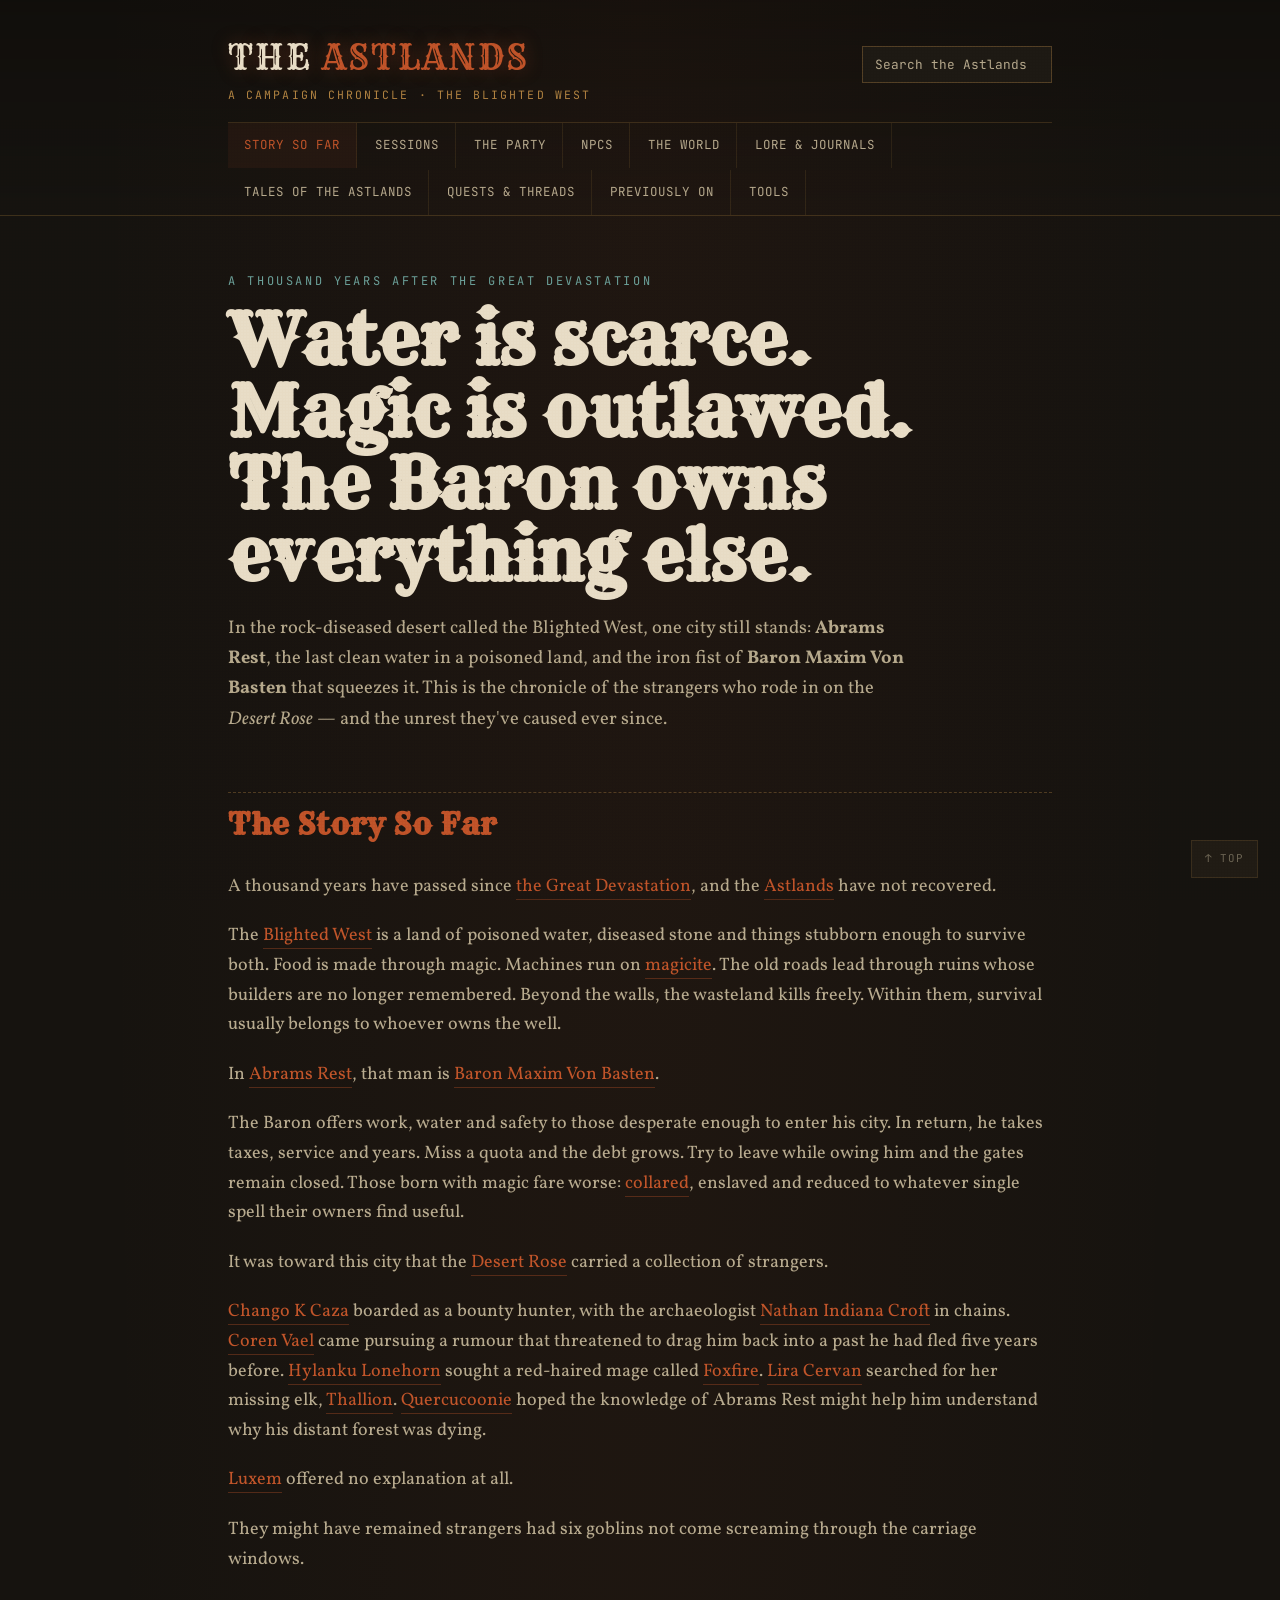
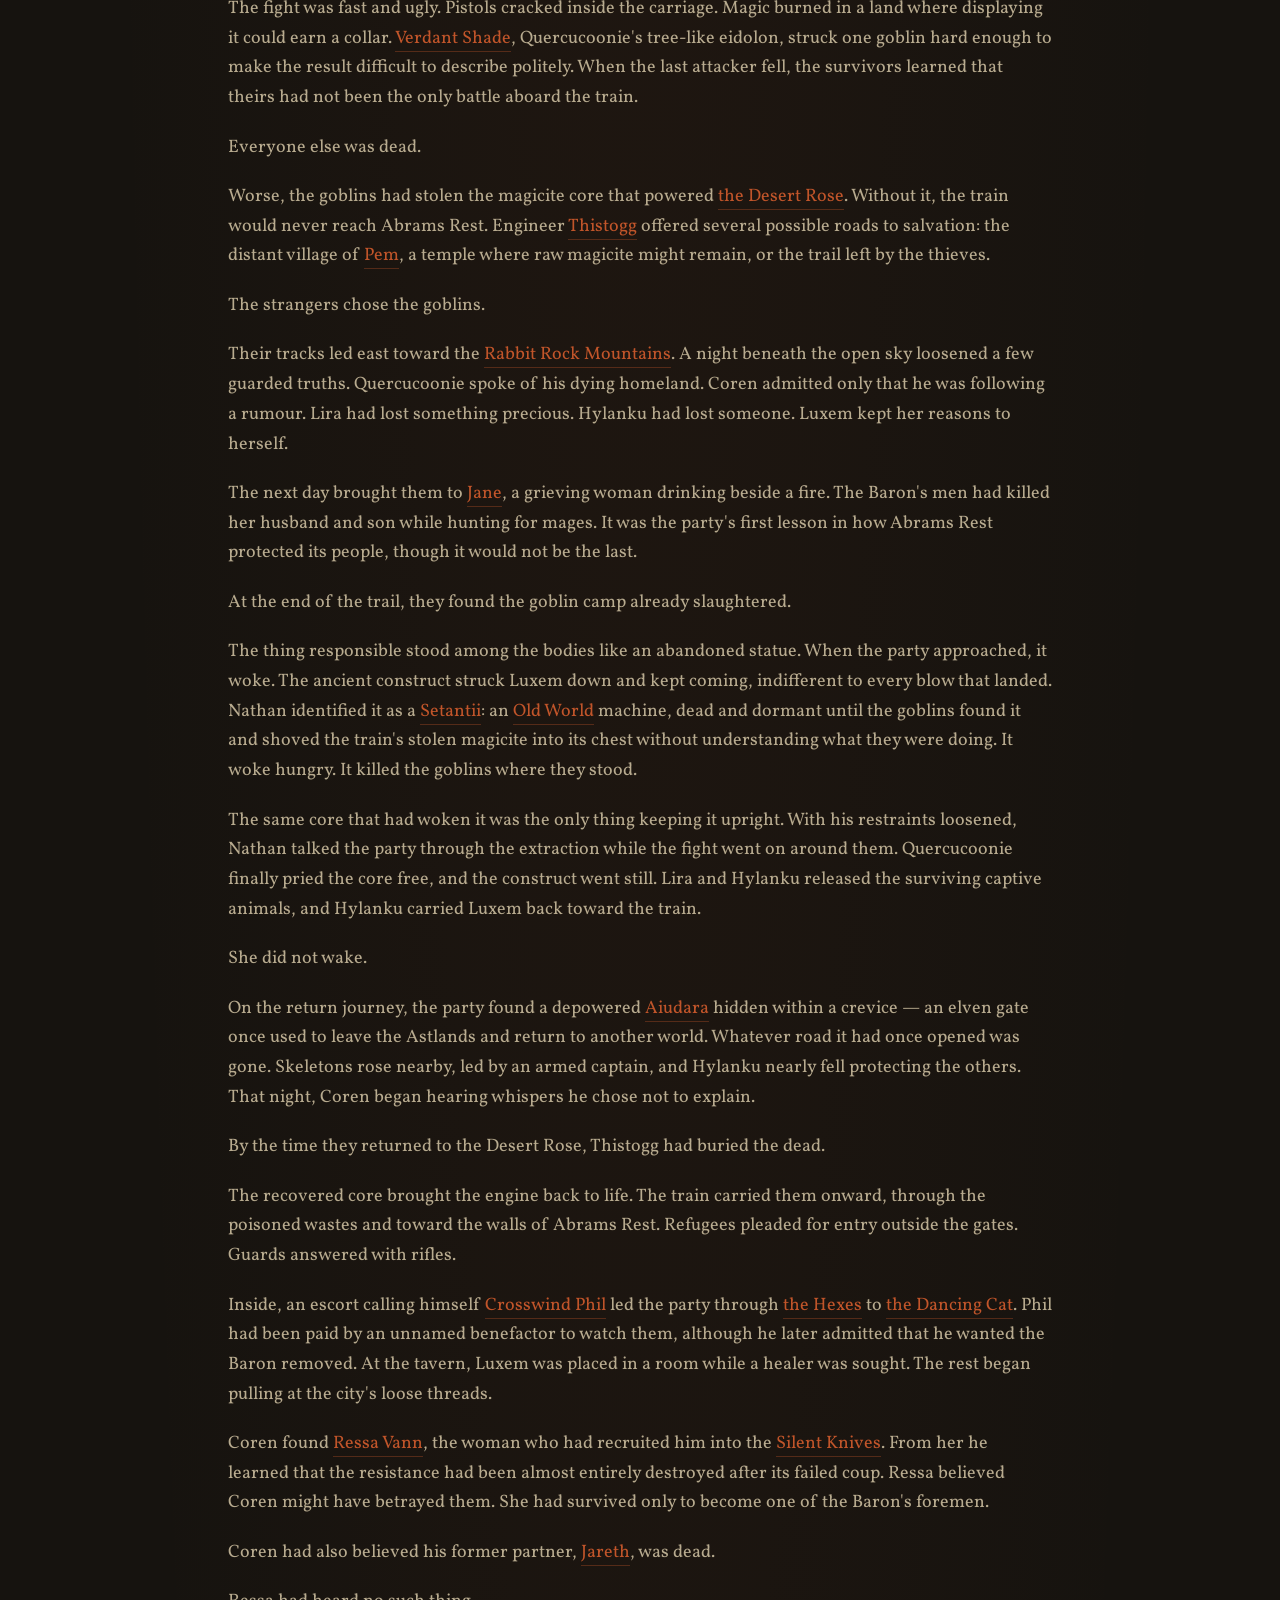
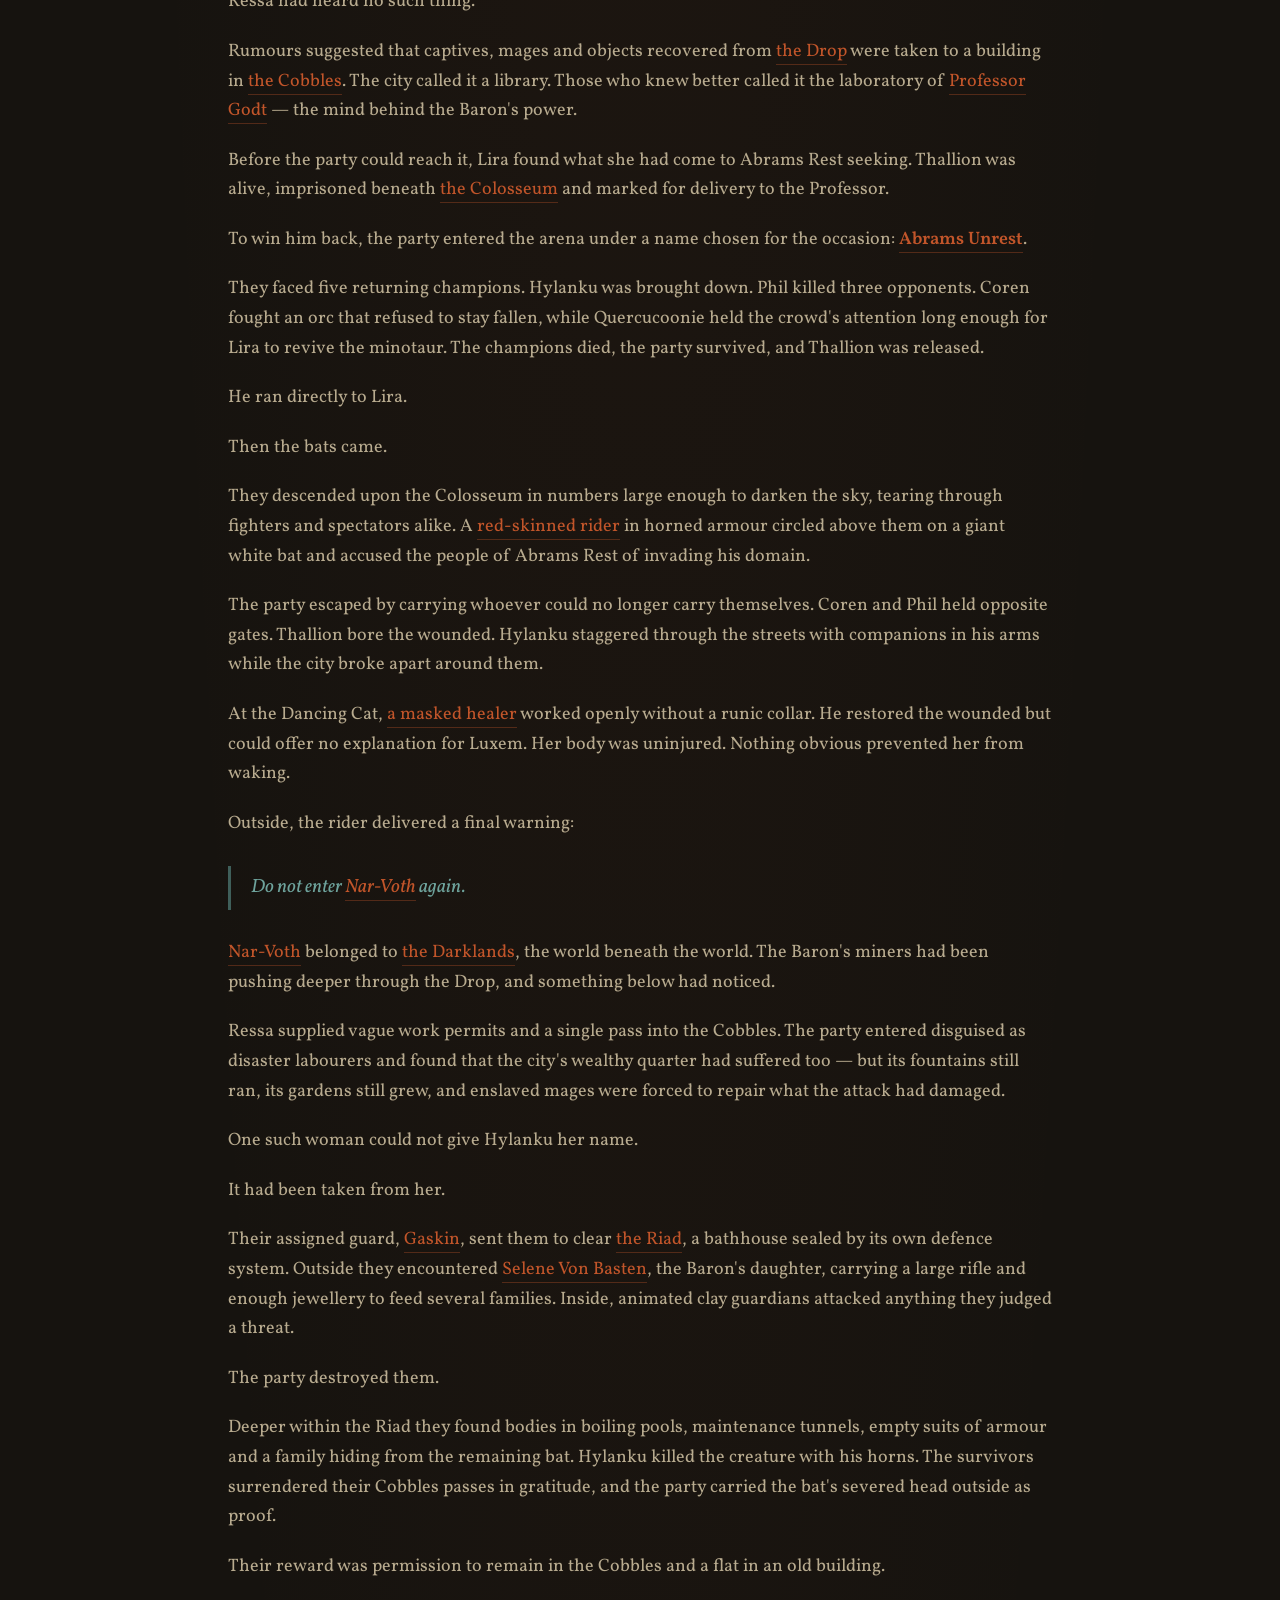
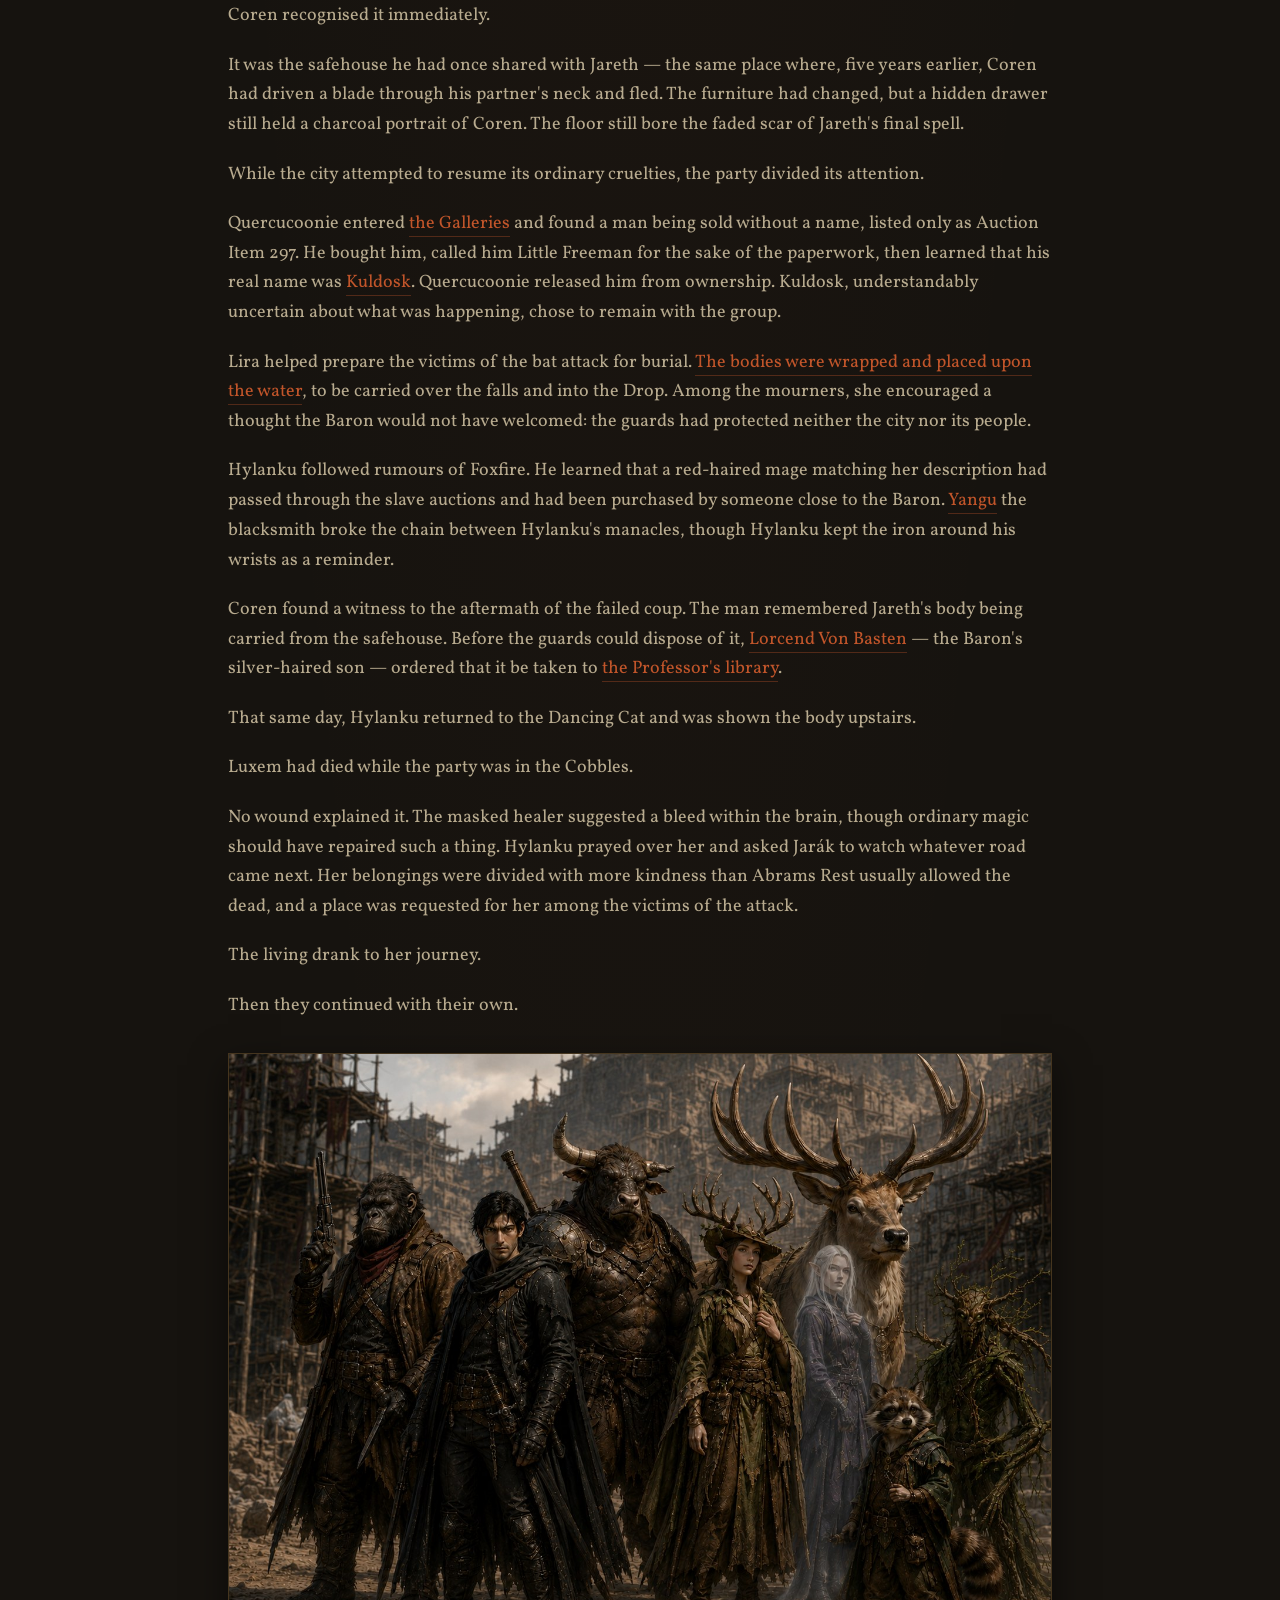
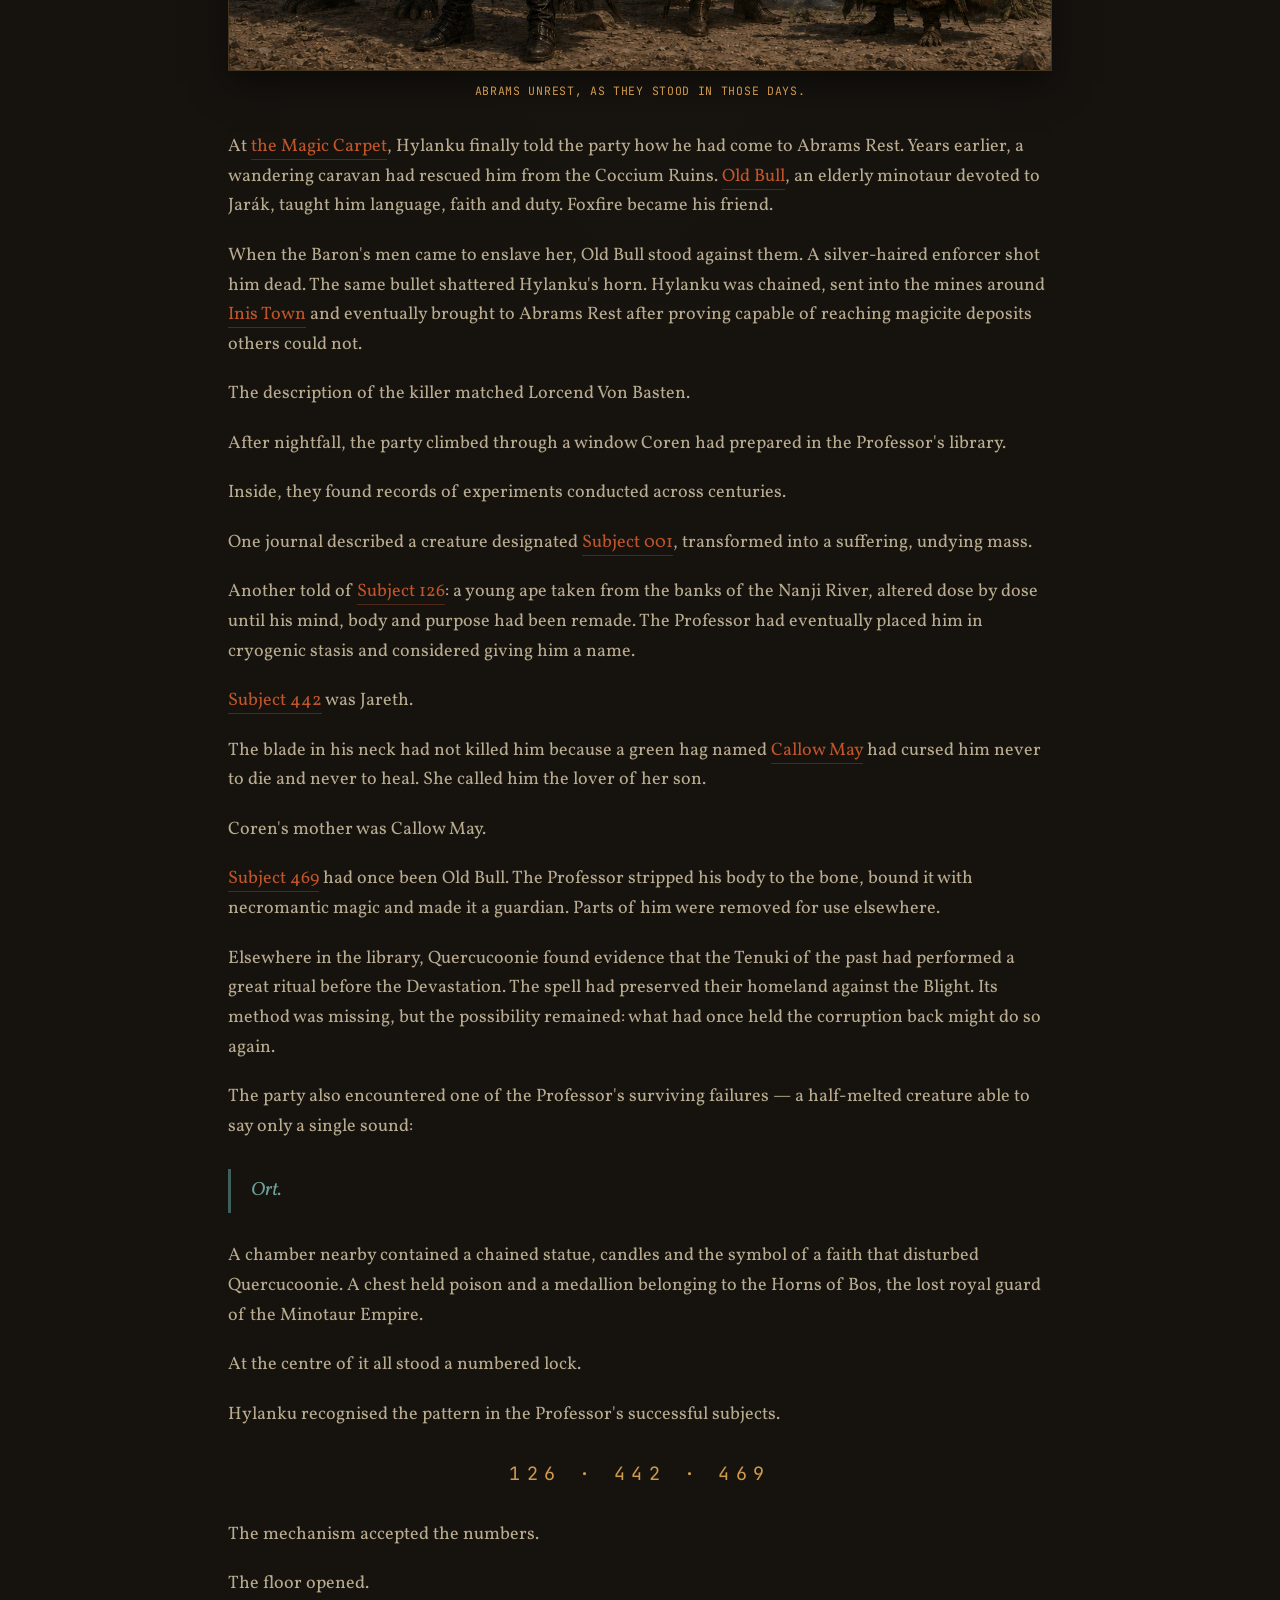
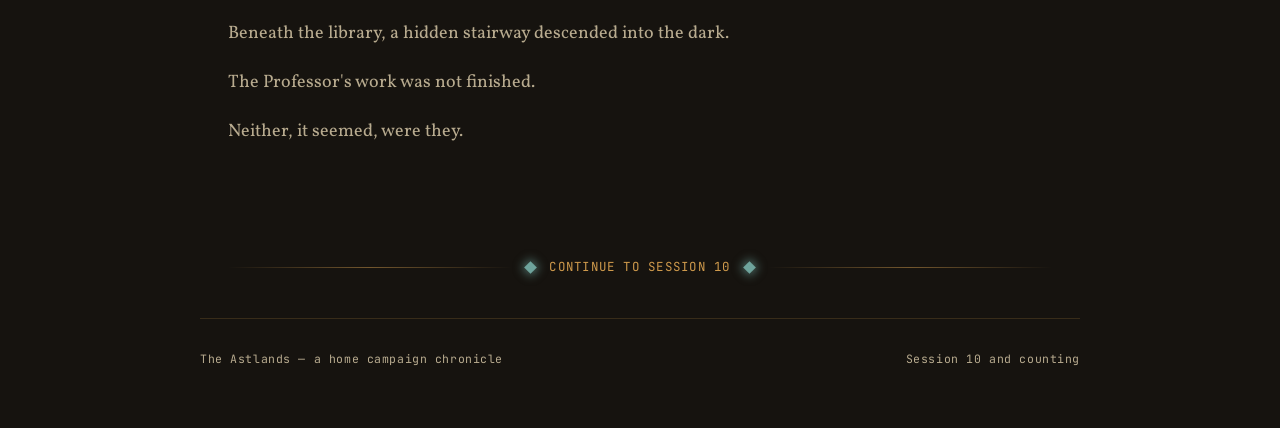
==== index.html @ d457dc8f "Add files via upload" ====
<!doctype html>
<html lang="en">
<head>
<meta charset="utf-8">
<meta name="viewport" content="width=device-width, initial-scale=1">
<title>Story So Far · The Astlands</title>
<meta name="description" content="Chronicle of The Astlands campaign — Abrams Rest, the Baron's iron rule, and the party of Abrams Unrest.">
<link rel="stylesheet" href="style.css?v=6">
<link rel="icon" type="image/svg+xml" href="favicon.svg">
<link rel="icon" type="image/png" sizes="32x32" href="favicon-32.png">
<link rel="apple-touch-icon" href="apple-touch-icon.png">
</head>
<body id="page-top">

<header class="site-header">
  <div class="wrap">
    <div class="brand-row">
      <div>
        <div class="brand">THE <span>ASTLANDS</span></div>
        <div class="brand-tag">A Campaign Chronicle · The Blighted West</div>
      </div>
      <div class="search-widget print-hide">
        <input type="search" id="site-search" placeholder="Search the Astlands..." autocomplete="off" aria-label="Search the site">
        <div class="search-results" id="search-results"></div>
      </div>
    </div>
    <nav class="main-nav">
      <a href="index.html" class="active">Story So Far</a>
      <a href="sessions.html">Sessions</a>
      <a href="party.html">The Party</a>
      <a href="npcs.html">NPCs</a>
      <a href="world.html">The World</a>
      <a href="lore.html">Lore &amp; Journals</a>
      <a href="tales.html">Tales of the Astlands</a>
      <a href="quests.html">Quests &amp; Threads</a>
      <a href="recap.html">Previously On</a>
      <a href="tools.html">Tools</a>
    </nav>
  </div>
</header>

<main class="wrap">

  <section class="hero">
    <div class="eyebrow">A Thousand Years After the Great Devastation</div>
    <h1>Water is scarce.<br>Magic is outlawed.<br>The Baron owns everything else.</h1>
    <p class="lede">In the rock-diseased desert called the Blighted West, one city still stands: <strong>Abrams Rest</strong>, the last clean water in a poisoned land, and the iron fist of <strong>Baron Maxim Von Basten</strong> that squeezes it. This is the chronicle of the strangers who rode in on the <em>Desert Rose</em> — and the unrest they've caused ever since.</p>
  </section>

  <section class="block prose">
    <h2 class="section-title">The Story So Far</h2>

    <p>A thousand years have passed since <a href="lore.html#lore-devastation">the Great Devastation</a>, and the <a href="world.html#loc-astlands">Astlands</a> have not recovered.</p>

    <p>The <a href="world.html#loc-blighted-west">Blighted West</a> is a land of poisoned water, diseased stone and things stubborn enough to survive both. Food is made through magic. Machines run on <a href="world.html#item-magicite">magicite</a>. The old roads lead through ruins whose builders are no longer remembered. Beyond the walls, the wasteland kills freely. Within them, survival usually belongs to whoever owns the well.</p>

    <p>In <a href="world.html#loc-abrams-rest">Abrams Rest</a>, that man is <a href="npcs.html#npc-baron">Baron Maxim Von Basten</a>.</p>

    <p>The Baron offers work, water and safety to those desperate enough to enter his city. In return, he takes taxes, service and years. Miss a quota and the debt grows. Try to leave while owing him and the gates remain closed. Those born with magic fare worse: <a href="lore.html#lore-collars">collared</a>, enslaved and reduced to whatever single spell their owners find useful.</p>

    <p>It was toward this city that the <a href="world.html#loc-desert-rose-loc">Desert Rose</a> carried a collection of strangers.</p>

    <p><a href="party.html#pc-chango">Chango K Caza</a> boarded as a bounty hunter, with the archaeologist <a href="npcs.html#npc-nathan">Nathan Indiana Croft</a> in chains. <a href="party.html#pc-coren">Coren Vael</a> came pursuing a rumour that threatened to drag him back into a past he had fled five years before. <a href="party.html#pc-hylanku">Hylanku Lonehorn</a> sought a red-haired mage called <a href="npcs.html#npc-foxfire">Foxfire</a>. <a href="party.html#pc-lira">Lira Cervan</a> searched for her missing elk, <a href="party.html#pc-thallion">Thallion</a>. <a href="party.html#pc-quercucoonie">Quercucoonie</a> hoped the knowledge of Abrams Rest might help him understand why his distant forest was dying.</p>

    <p><a href="party.html#pc-luxem">Luxem</a> offered no explanation at all.</p>

    <p>They might have remained strangers had six goblins not come screaming through the carriage windows.</p>

    <p>The fight was fast and ugly. Pistols cracked inside the carriage. Magic burned in a land where displaying it could earn a collar. <a href="party.html#pc-verdant-shade">Verdant Shade</a>, Quercucoonie's tree-like eidolon, struck one goblin hard enough to make the result difficult to describe politely. When the last attacker fell, the survivors learned that theirs had not been the only battle aboard the train.</p>

    <p>Everyone else was dead.</p>

    <p>Worse, the goblins had stolen the magicite core that powered <a href="world.html#loc-desert-rose-loc">the Desert Rose</a>. Without it, the train would never reach Abrams Rest. Engineer <a href="npcs.html#npc-thistogg">Thistogg</a> offered several possible roads to salvation: the distant village of <a href="world.html#loc-pem">Pem</a>, a temple where raw magicite might remain, or the trail left by the thieves.</p>

    <p>The strangers chose the goblins.</p>

    <p>Their tracks led east toward the <a href="world.html#loc-rabbit-rock">Rabbit Rock Mountains</a>. A night beneath the open sky loosened a few guarded truths. Quercucoonie spoke of his dying homeland. Coren admitted only that he was following a rumour. Lira had lost something precious. Hylanku had lost someone. Luxem kept her reasons to herself.</p>

    <p>The next day brought them to <a href="npcs.html#npc-jane">Jane</a>, a grieving woman drinking beside a fire. The Baron's men had killed her husband and son while hunting for mages. It was the party's first lesson in how Abrams Rest protected its people, though it would not be the last.</p>

    <p>At the end of the trail, they found the goblin camp already slaughtered.</p>

    <p>The thing responsible stood among the bodies like an abandoned statue. When the party approached, it woke. The ancient construct struck Luxem down and kept coming, indifferent to every blow that landed. Nathan identified it as a <a href="world.html#item-setantii">Setantii</a>: an <a href="lore.html#lore-old-world">Old World</a> machine, dead and dormant until the goblins found it and shoved the train's stolen magicite into its chest without understanding what they were doing. It woke hungry. It killed the goblins where they stood.</p>

    <p>The same core that had woken it was the only thing keeping it upright. With his restraints loosened, Nathan talked the party through the extraction while the fight went on around them. Quercucoonie finally pried the core free, and the construct went still. Lira and Hylanku released the surviving captive animals, and Hylanku carried Luxem back toward the train.</p>

    <p>She did not wake.</p>

    <p>On the return journey, the party found a depowered <a href="world.html#item-aiudara">Aiudara</a> hidden within a crevice — an elven gate once used to leave the Astlands and return to another world. Whatever road it had once opened was gone. Skeletons rose nearby, led by an armed captain, and Hylanku nearly fell protecting the others. That night, Coren began hearing whispers he chose not to explain.</p>

    <p>By the time they returned to the Desert Rose, Thistogg had buried the dead.</p>

    <p>The recovered core brought the engine back to life. The train carried them onward, through the poisoned wastes and toward the walls of Abrams Rest. Refugees pleaded for entry outside the gates. Guards answered with rifles.</p>

    <p>Inside, an escort calling himself <a href="party.html#pc-phil">Crosswind Phil</a> led the party through <a href="world.html#loc-hexes">the Hexes</a> to <a href="world.html#loc-dancing-cat">the Dancing Cat</a>. Phil had been paid by an unnamed benefactor to watch them, although he later admitted that he wanted the Baron removed. At the tavern, Luxem was placed in a room while a healer was sought. The rest began pulling at the city's loose threads.</p>

    <p>Coren found <a href="npcs.html#npc-ressa">Ressa Vann</a>, the woman who had recruited him into the <a href="world.html#faction-silent-knives">Silent Knives</a>. From her he learned that the resistance had been almost entirely destroyed after its failed coup. Ressa believed Coren might have betrayed them. She had survived only to become one of the Baron's foremen.</p>

    <p>Coren had also believed his former partner, <a href="npcs.html#npc-jareth">Jareth</a>, was dead.</p>

    <p>Ressa had heard no such thing.</p>

    <p>Rumours suggested that captives, mages and objects recovered from <a href="world.html#loc-drop">the Drop</a> were taken to a building in <a href="world.html#loc-cobbles">the Cobbles</a>. The city called it a library. Those who knew better called it the laboratory of <a href="npcs.html#npc-professor-godt">Professor Godt</a> — the mind behind the Baron's power.</p>

    <p>Before the party could reach it, Lira found what she had come to Abrams Rest seeking. Thallion was alive, imprisoned beneath <a href="world.html#loc-colosseum">the Colosseum</a> and marked for delivery to the Professor.</p>

    <p>To win him back, the party entered the arena under a name chosen for the occasion: <strong><a href="world.html#faction-abrams-unrest">Abrams Unrest</a></strong>.</p>

    <p>They faced five returning champions. Hylanku was brought down. Phil killed three opponents. Coren fought an orc that refused to stay fallen, while Quercucoonie held the crowd's attention long enough for Lira to revive the minotaur. The champions died, the party survived, and Thallion was released.</p>

    <p>He ran directly to Lira.</p>

    <p>Then the bats came.</p>

    <p>They descended upon the Colosseum in numbers large enough to darken the sky, tearing through fighters and spectators alike. A <a href="npcs.html#npc-red-rider">red-skinned rider</a> in horned armour circled above them on a giant white bat and accused the people of Abrams Rest of invading his domain.</p>

    <p>The party escaped by carrying whoever could no longer carry themselves. Coren and Phil held opposite gates. Thallion bore the wounded. Hylanku staggered through the streets with companions in his arms while the city broke apart around them.</p>

    <p>At the Dancing Cat, <a href="npcs.html#npc-plague-doctor">a masked healer</a> worked openly without a runic collar. He restored the wounded but could offer no explanation for Luxem. Her body was uninjured. Nothing obvious prevented her from waking.</p>

    <p>Outside, the rider delivered a final warning:</p>

    <blockquote class="rider-quote">Do not enter <a href="world.html#loc-nar-voth">Nar-Voth</a> again.</blockquote>

    <p><a href="world.html#loc-nar-voth">Nar-Voth</a> belonged to <a href="world.html#loc-darklands">the Darklands</a>, the world beneath the world. The Baron's miners had been pushing deeper through the Drop, and something below had noticed.</p>

    <p>Ressa supplied vague work permits and a single pass into the Cobbles. The party entered disguised as disaster labourers and found that the city's wealthy quarter had suffered too — but its fountains still ran, its gardens still grew, and enslaved mages were forced to repair what the attack had damaged.</p>

    <p>One such woman could not give Hylanku her name.</p>

    <p>It had been taken from her.</p>

    <p>Their assigned guard, <a href="npcs.html#npc-gaskin">Gaskin</a>, sent them to clear <a href="world.html#loc-riad">the Riad</a>, a bathhouse sealed by its own defence system. Outside they encountered <a href="npcs.html#npc-selene">Selene Von Basten</a>, the Baron's daughter, carrying a large rifle and enough jewellery to feed several families. Inside, animated clay guardians attacked anything they judged a threat.</p>

    <p>The party destroyed them.</p>

    <p>Deeper within the Riad they found bodies in boiling pools, maintenance tunnels, empty suits of armour and a family hiding from the remaining bat. Hylanku killed the creature with his horns. The survivors surrendered their Cobbles passes in gratitude, and the party carried the bat's severed head outside as proof.</p>

    <p>Their reward was permission to remain in the Cobbles and a flat in an old building.</p>

    <p>Coren recognised it immediately.</p>

    <p>It was the safehouse he had once shared with Jareth — the same place where, five years earlier, Coren had driven a blade through his partner's neck and fled. The furniture had changed, but a hidden drawer still held a charcoal portrait of Coren. The floor still bore the faded scar of Jareth's final spell.</p>

    <p>While the city attempted to resume its ordinary cruelties, the party divided its attention.</p>

    <p>Quercucoonie entered <a href="world.html#loc-galleries">the Galleries</a> and found a man being sold without a name, listed only as Auction Item 297. He bought him, called him Little Freeman for the sake of the paperwork, then learned that his real name was <a href="npcs.html#npc-kuldosk">Kuldosk</a>. Quercucoonie released him from ownership. Kuldosk, understandably uncertain about what was happening, chose to remain with the group.</p>

    <p>Lira helped prepare the victims of the bat attack for burial. <a href="lore.html#lore-funeral-rites">The bodies were wrapped and placed upon the water</a>, to be carried over the falls and into the Drop. Among the mourners, she encouraged a thought the Baron would not have welcomed: the guards had protected neither the city nor its people.</p>

    <p>Hylanku followed rumours of Foxfire. He learned that a red-haired mage matching her description had passed through the slave auctions and had been purchased by someone close to the Baron. <a href="npcs.html#npc-yangu">Yangu</a> the blacksmith broke the chain between Hylanku's manacles, though Hylanku kept the iron around his wrists as a reminder.</p>

    <p>Coren found a witness to the aftermath of the failed coup. The man remembered Jareth's body being carried from the safehouse. Before the guards could dispose of it, <a href="npcs.html#npc-lorcend">Lorcend Von Basten</a> — the Baron's silver-haired son — ordered that it be taken to <a href="world.html#loc-library">the Professor's library</a>.</p>

    <p>That same day, Hylanku returned to the Dancing Cat and was shown the body upstairs.</p>

    <p>Luxem had died while the party was in the Cobbles.</p>

    <p>No wound explained it. The masked healer suggested a bleed within the brain, though ordinary magic should have repaired such a thing. Hylanku prayed over her and asked Jarák to watch whatever road came next. Her belongings were divided with more kindness than Abrams Rest usually allowed the dead, and a place was requested for her among the victims of the attack.</p>

    <p>The living drank to her journey.</p>

    <p>Then they continued with their own.</p>

    <figure class="story-figure">
      <img class="story-image" src="images/team-abrams-rest.jpg" alt="The party standing together in Abrams Rest, with Luxem faded among them.">
      <figcaption>Abrams Unrest, as they stood in those days.</figcaption>
    </figure>

    <p>At <a href="world.html#loc-magic-carpet">the Magic Carpet</a>, Hylanku finally told the party how he had come to Abrams Rest. Years earlier, a wandering caravan had rescued him from the Coccium Ruins. <a href="npcs.html#npc-old-bull">Old Bull</a>, an elderly minotaur devoted to Jarák, taught him language, faith and duty. Foxfire became his friend.</p>

    <p>When the Baron's men came to enslave her, Old Bull stood against them. A silver-haired enforcer shot him dead. The same bullet shattered Hylanku's horn. Hylanku was chained, sent into the mines around <a href="world.html#loc-inis-town">Inis Town</a> and eventually brought to Abrams Rest after proving capable of reaching magicite deposits others could not.</p>

    <p>The description of the killer matched Lorcend Von Basten.</p>

    <p>After nightfall, the party climbed through a window Coren had prepared in the Professor's library.</p>

    <p>Inside, they found records of experiments conducted across centuries.</p>

    <p>One journal described a creature designated <a href="lore.html#subject-001">Subject 001</a>, transformed into a suffering, undying mass.</p>

    <p>Another told of <a href="lore.html#subject-126">Subject 126</a>: a young ape taken from the banks of the Nanji River, altered dose by dose until his mind, body and purpose had been remade. The Professor had eventually placed him in cryogenic stasis and considered giving him a name.</p>

    <p><a href="lore.html#subject-442">Subject 442</a> was Jareth.</p>

    <p>The blade in his neck had not killed him because a green hag named <a href="npcs.html#npc-callow-may">Callow May</a> had cursed him never to die and never to heal. She called him the lover of her son.</p>

    <p>Coren's mother was Callow May.</p>

    <p><a href="lore.html#subject-469">Subject 469</a> had once been Old Bull. The Professor stripped his body to the bone, bound it with necromantic magic and made it a guardian. Parts of him were removed for use elsewhere.</p>

    <p>Elsewhere in the library, Quercucoonie found evidence that the Tenuki of the past had performed a great ritual before the Devastation. The spell had preserved their homeland against the Blight. Its method was missing, but the possibility remained: what had once held the corruption back might do so again.</p>

    <p>The party also encountered one of the Professor's surviving failures — a half-melted creature able to say only a single sound:</p>

    <blockquote class="rider-quote">Ort.</blockquote>

    <p>A chamber nearby contained a chained statue, candles and the symbol of a faith that disturbed Quercucoonie. A chest held poison and a medallion belonging to the Horns of Bos, the lost royal guard of the Minotaur Empire.</p>

    <p>At the centre of it all stood a numbered lock.</p>

    <p>Hylanku recognised the pattern in the Professor's successful subjects.</p>

    <p class="code-line">126 &middot; 442 &middot; 469</p>

    <p>The mechanism accepted the numbers.</p>

    <p>The floor opened.</p>

    <p>Beneath the library, a hidden stairway descended into the dark.</p>

    <p>The Professor's work was not finished.</p>

    <p>Neither, it seemed, were they.</p>

  </section>

  <div class="divider"><div class="gem"></div><a href="sessions.html#session-10" style="color:var(--brass); font-family:var(--font-mono); font-size:0.78rem; letter-spacing:0.1em; text-transform:uppercase; text-decoration:none;">Continue to Session 10</a><div class="gem"></div></div>

</main>

<footer class="site-footer wrap">
  <span>The Astlands — a home campaign chronicle</span>
  <span>Session 10 and counting</span>
</footer>

<a href="#page-top" class="back-to-top" aria-label="Back to top">&#8593; TOP</a>

<script src="search-data.js"></script>
<script src="search.js"></script>

</body>
</html>
---- style.css ----
/* =========================================================
   THE ASTLANDS — campaign chronicle
   A ledger from a dying desert town: rust, brass, magicite.
   ========================================================= */

@import url('https://fonts.googleapis.com/css2?family=Rye&family=Vollkorn:ital,wght@0,400;0,500;0,600;0,700;1,400&family=Special+Elite&family=JetBrains+Mono:wght@400;500&display=swap');

:root {
  --char:      #16130f;   /* charred umber — page background */
  --char-2:    #1e1a14;   /* panel background, slightly lifted */
  --leather:   #2c251c;   /* card / border background */
  --bone:      #e8ddc7;   /* sand / bone — primary text */
  --bone-dim:  #b8ab8f;   /* muted body text */
  --rust:      #c1552a;   /* clay / dried blood — primary accent */
  --rust-dim:  #7a3a20;
  --brass:     #cf9a4c;   /* brass / dust-gold — dividers, labels */
  --magicite:  #6ea39c;   /* teal glow — magic, quotes, highlights */
  --magicite-dim: #3f5f5a;
  --danger:    #8a2a1f;

  --font-display: 'Rye', serif;
  --font-body: 'Vollkorn', Georgia, serif;
  --font-type: 'Special Elite', 'Courier New', monospace;
  --font-mono: 'JetBrains Mono', monospace;
}

* { box-sizing: border-box; }

html { scroll-behavior: smooth; }

body {
  margin: 0;
  background:
    radial-gradient(ellipse at top, rgba(193,85,42,0.06), transparent 60%),
    var(--char);
  color: var(--bone);
  font-family: var(--font-body);
  font-size: 18px;
  line-height: 1.65;
  -webkit-font-smoothing: antialiased;
}

/* faint grain / grit texture overlay */
body::before {
  content: "";
  position: fixed;
  inset: 0;
  pointer-events: none;
  z-index: 1000;
  opacity: 0.05;
  background-image:
    repeating-linear-gradient(0deg, #000 0 1px, transparent 1px 3px),
    repeating-linear-gradient(90deg, #000 0 1px, transparent 1px 3px);
  mix-blend-mode: overlay;
}

a { color: var(--rust); text-decoration: none; }
a:hover { color: var(--brass); }
a:focus-visible, button:focus-visible {
  outline: 2px solid var(--magicite);
  outline-offset: 3px;
}

img { max-width: 100%; display: block; }

.wrap {
  max-width: 880px;
  margin: 0 auto;
  padding: 0 28px;
}

/* ---------------------------------------------------------
   Header / nav
   --------------------------------------------------------- */

.site-header {
  border-bottom: 1px solid rgba(207,154,76,0.25);
  background: linear-gradient(180deg, rgba(0,0,0,0.25), transparent);
  padding: 30px 0 0;
}

.brand-row {
  display: flex;
  align-items: baseline;
  justify-content: space-between;
  flex-wrap: wrap;
  gap: 10px;
  padding-bottom: 18px;
}

.brand {
  font-family: var(--font-display);
  font-size: 2.1rem;
  letter-spacing: 0.06em;
  color: var(--bone);
  text-shadow: 0 0 18px rgba(193,85,42,0.35);
}
.brand span { color: var(--rust); }

.brand-tag {
  font-family: var(--font-mono);
  font-size: 0.72rem;
  letter-spacing: 0.18em;
  text-transform: uppercase;
  color: var(--brass);
  opacity: 0.85;
}

nav.main-nav {
  display: flex;
  flex-wrap: wrap;
  gap: 2px;
  border-top: 1px solid rgba(207,154,76,0.2);
}

nav.main-nav a {
  font-family: var(--font-mono);
  font-size: 0.78rem;
  letter-spacing: 0.08em;
  text-transform: uppercase;
  color: var(--bone-dim);
  padding: 12px 16px;
  border-right: 1px solid rgba(207,154,76,0.12);
  transition: background 0.15s, color 0.15s;
}
nav.main-nav a:hover { background: rgba(193,85,42,0.12); color: var(--brass); }
nav.main-nav a.active { color: var(--rust); background: rgba(193,85,42,0.08); }

/* ---------------------------------------------------------
   Hero (index page)
   --------------------------------------------------------- */

.hero {
  padding: 56px 0 40px;
  border-bottom: 1px dashed rgba(207,154,76,0.3);
  position: relative;
}

.hero .eyebrow {
  font-family: var(--font-mono);
  font-size: 0.75rem;
  letter-spacing: 0.22em;
  text-transform: uppercase;
  color: var(--magicite);
  margin-bottom: 14px;
}

.hero h1 {
  font-family: var(--font-display);
  font-size: clamp(2.6rem, 7vw, 4.4rem);
  line-height: 1.02;
  margin: 0 0 20px;
  color: var(--bone);
}

.hero .lede {
  max-width: 62ch;
  font-size: 1.15rem;
  color: var(--bone-dim);
}

/* rusted magicite divider — the signature element */
.divider {
  display: flex;
  align-items: center;
  gap: 14px;
  margin: 46px 0 34px;
  color: var(--brass);
  scroll-margin-top: 24px;
}
[id^="section-"] { scroll-margin-top: 24px; }

.stats-row {
  display: flex;
  flex-wrap: wrap;
  gap: 12px;
}
.stat-chip {
  background: var(--leather);
  border: 1px solid rgba(207,154,76,0.2);
  border-left: 3px solid var(--rust-dim);
  padding: 12px 18px;
  text-align: center;
  min-width: 110px;
  flex: 1 1 110px;
}
.stat-chip .num {
  display: block;
  font-family: var(--font-display);
  font-size: 1.7rem;
  color: var(--bone);
  line-height: 1;
}
.stat-chip .label {
  display: block;
  font-family: var(--font-mono);
  font-size: 0.6rem;
  letter-spacing: 0.05em;
  text-transform: uppercase;
  color: var(--brass);
  margin-top: 6px;
  line-height: 1.3;
}

.status-board summary {
  font-family: var(--font-mono);
  font-size: 0.85rem;
}
.status-table-wrap {
  background: var(--leather);
  border: 1px solid rgba(207,154,76,0.18);
  border-left: 3px solid var(--rust-dim);
  padding: 6px 22px;
  overflow-x: auto;
  margin-top: 4px;
}
.status-table {
  width: 100%;
  min-width: 640px;
  border-collapse: collapse;
  font-family: var(--font-body);
  table-layout: fixed;
}
.status-table col.s-name { width: 30%; }
.status-table col.s-status { width: 26%; }
.status-table col.s-encountered { width: 22%; }
.status-table col.s-lastseen { width: 22%; }
.status-table th {
  font-family: var(--font-mono);
  font-size: 0.62rem;
  letter-spacing: 0.06em;
  text-transform: uppercase;
  color: var(--brass);
  text-align: left;
  padding: 14px 12px;
  border-bottom: 2px solid rgba(207,154,76,0.3);
}
.status-table td {
  padding: 13px 12px;
  border-bottom: 1px solid rgba(207,154,76,0.12);
  color: var(--bone-dim);
  font-size: 0.86rem;
  vertical-align: top;
}
.status-table tbody tr:last-child td { border-bottom: none; }
.status-table tbody tr:nth-child(even) td { background: rgba(0,0,0,0.14); }
.status-table tbody tr:hover td { background: rgba(193,85,42,0.08); }
.status-table .s-alive { color: var(--magicite); }
.status-table .s-dead { color: var(--danger); }
.status-table .s-unknown, .status-table .s-unmet { color: var(--bone-dim); font-style: italic; opacity: 0.85; }

.story-figure {
  margin: 32px 0;
}
.story-image {
  display: block;
  width: 100%;
  height: auto;
  border: 1px solid rgba(207,154,76,0.25);
  box-shadow: 0 12px 34px rgba(0,0,0,0.5);
}
.story-figure figcaption {
  font-family: var(--font-mono);
  font-size: 0.72rem;
  letter-spacing: 0.06em;
  text-transform: uppercase;
  color: var(--brass);
  text-align: center;
  margin-top: 10px;
}

/* ---------------------------------------------------------
   Tales of the Astlands
   --------------------------------------------------------- */

.tale-card {
  margin-bottom: 44px;
  background: var(--leather);
  border: 1px solid rgba(207,154,76,0.2);
  padding: 28px;
}
.tale-top {
  display: flex;
  gap: 32px;
}
.tale-card.reverse .tale-top { flex-direction: row-reverse; }
.tale-cover { flex: 0 0 260px; }
.tale-cover img {
  display: block;
  width: 100%;
  height: auto;
  border: 2px solid var(--brass);
  box-shadow: 0 10px 26px rgba(0,0,0,0.5);
}
.tale-header { flex: 1; min-width: 0; }
.tale-header > .source-tag { display: block; width: fit-content; margin-bottom: 10px; }
.tale-header h3 {
  font-family: var(--font-display);
  font-size: 2.4rem;
  color: var(--bone);
  margin: 0 0 6px;
  letter-spacing: 0.01em;
}
.tale-subtitle {
  font-family: var(--font-mono);
  font-size: 0.72rem;
  letter-spacing: 0.08em;
  text-transform: uppercase;
  color: var(--rust);
  margin-bottom: 14px;
}
.tale-blurb {
  color: var(--bone-dim);
  margin-bottom: 0;
}
.tale-card > details.flashback { margin: 26px 0 0; }
.tale-story-inner p { margin: 0 0 1.1em; }
.tale-story-inner p:last-child { margin-bottom: 0; }
.tale-scene-break {
  text-align: center;
  color: var(--brass);
  letter-spacing: 0.5em;
  margin: 1.6em 0;
  opacity: 0.7;
}
.tale-figure {
  float: left;
  width: min(42%, 340px);
  margin: 4px 22px 12px 0;
}
.tale-figure.right { float: right; width: min(42%, 340px); margin: 4px 0 12px 22px; }
.tale-figure img {
  display: block;
  width: 100%;
  height: auto;
  border: 1px solid rgba(207,154,76,0.25);
  box-shadow: 0 10px 24px rgba(0,0,0,0.45);
}
.tale-figure-full {
  clear: both;
  margin: 26px -26px;
}
.tale-figure-full img {
  display: block;
  width: 100%;
  height: auto;
  border-top: 1px solid rgba(207,154,76,0.25);
  border-bottom: 1px solid rgba(207,154,76,0.25);
}
@media (max-width: 720px) {
  .tale-top, .tale-card.reverse .tale-top { flex-direction: column; }
  .tale-cover { flex: none; max-width: 320px; }
  .tale-figure, .tale-figure.right { float: none; width: 70%; margin: 12px auto; }
  .tale-figure-full { margin: 20px -20px; }
}

.source-tag {
  display: inline-block;
  font-family: var(--font-mono);
  font-size: 0.6rem;
  letter-spacing: 0.08em;
  text-transform: uppercase;
  padding: 3px 9px;
  border: 1px solid;
  margin-right: 6px;
}
.source-tag.campaign { color: var(--rust); border-color: var(--rust); }
.source-tag.tale { color: var(--magicite); border-color: var(--magicite); }
.meta .source-tag { display: block; width: fit-content; margin: 0 0 8px; }
.item > .source-tag { display: block; width: fit-content; margin: 0 0 8px; }
.divider::before, .divider::after {
  content: "";
  flex: 1;
  height: 1px;
  background: linear-gradient(90deg, transparent, rgba(207,154,76,0.5), transparent);
}
.divider .gem {
  width: 9px; height: 9px;
  background: var(--magicite);
  transform: rotate(45deg);
  box-shadow: 0 0 10px 2px rgba(110,163,156,0.6);
  flex: none;
}

/* ---------------------------------------------------------
   Prose / section blocks
   --------------------------------------------------------- */

section.block { padding: 6px 0 44px; }

h2.section-title {
  font-family: var(--font-display);
  font-size: 1.9rem;
  color: var(--rust);
  letter-spacing: 0.02em;
  margin: 0 0 22px;
}

h3.sub-title {
  font-family: var(--font-display);
  font-size: 1.3rem;
  color: var(--brass);
  margin: 0 0 10px;
}

.prose p { margin: 0 0 1.1em; color: var(--bone-dim); }
.prose strong { color: var(--bone); font-weight: 600; }
.prose em { color: var(--brass); font-style: italic; }

blockquote.rider-quote {
  font-family: var(--font-body);
  font-style: italic;
  font-size: 1.2rem;
  color: var(--magicite);
  border-left: 3px solid var(--magicite-dim);
  padding: 6px 0 6px 20px;
  margin: 28px 0;
}

p.code-line {
  font-family: var(--font-mono);
  font-size: 1.15rem;
  letter-spacing: 0.35em;
  color: var(--brass);
  text-align: center;
  margin: 30px 0;
}

.prose a,
.session-entry .prose a {
  color: var(--rust);
  border-bottom: 1px solid rgba(193,85,42,0.35);
  text-decoration: none;
  transition: color 0.12s, border-color 0.12s;
}
.prose a:hover,
.session-entry .prose a:hover {
  color: var(--brass);
  border-color: var(--brass);
}

/* ---------------------------------------------------------
   Cards (characters, NPCs, locations)
   --------------------------------------------------------- */

.tool-card {
  display: block;
  cursor: pointer;
  transition: transform 0.12s, box-shadow 0.12s;
}
.tool-card:hover {
  transform: translateY(-2px);
  box-shadow: 0 6px 18px rgba(0,0,0,0.35);
}
.tool-card .tag { background: var(--magicite); color: var(--char); }

.card-grid {
  display: grid;
  grid-template-columns: repeat(auto-fill, minmax(270px, 1fr));
  gap: 28px 24px;
  margin: 26px 0 10px;
}

.card {
  background: var(--leather);
  border: 1px solid rgba(207,154,76,0.16);
  padding: 22px 24px 20px;
  position: relative;
  display: flex;
  flex-direction: column;
}
.card::before {
  content: "";
  position: absolute;
  top: 0; left: 0;
  width: 3px; height: 100%;
  background: var(--rust-dim);
}
.card.magic::before { background: var(--magicite-dim); }

.card-head {
  display: flex;
  align-items: flex-start;
  justify-content: space-between;
  gap: 14px;
  margin-bottom: 14px;
}
.card-head-text { min-width: 0; flex: 1; }

.card-portrait-wrap {
  text-align: center;
  margin: 0 0 14px;
}
.card-portrait {
  width: 118px;
  height: auto;
  border-radius: 16px;
  border: 2px solid var(--brass);
  box-shadow: 0 8px 20px rgba(0,0,0,0.45);
  object-fit: cover;
  display: inline-block;
}
.card.magic .card-portrait { border-color: var(--magicite); }

.card.card-portrait-top > h4,
.card.card-portrait-top > .meta {
  text-align: center;
}
.card.card-portrait-top > .card-bio,
.card.card-portrait-top > .tag-row {
  text-align: left;
}

.card h4 {
  font-family: var(--font-display);
  font-size: 1.25rem;
  line-height: 1.15;
  color: var(--bone);
  margin: 0 0 6px;
  letter-spacing: 0.01em;
}

.card .card-bio {
  margin: 0 0 12px;
  color: var(--bone-dim);
  font-size: 0.95rem;
  line-height: 1.68;
}
.card .card-bio strong { color: var(--bone); font-weight: 600; }

.card .meta {
  font-family: var(--font-mono);
  font-size: 0.72rem;
  letter-spacing: 0.06em;
  text-transform: uppercase;
  color: var(--brass);
  line-height: 1.6;
  margin-bottom: 14px;
}
.card .meta .sep { color: var(--bone-dim); margin: 0 6px; }

.card ul {
  margin: 0 0 16px;
  padding-left: 1.1em;
  color: var(--bone-dim);
  font-size: 0.95rem;
}
.card ul li { margin-bottom: 6px; }

.card .tag-row {
  margin-top: auto;
  padding-top: 12px;
  display: flex;
  flex-wrap: wrap;
  gap: 6px;
}
.tag {
  font-family: var(--font-mono);
  font-size: 0.65rem;
  letter-spacing: 0.05em;
  text-transform: uppercase;
  color: var(--char);
  background: var(--brass);
  padding: 3px 8px;
  display: inline-block;
}
a.tag {
  text-decoration: none;
  cursor: pointer;
  transition: background 0.12s, transform 0.12s;
}
a.tag:hover { background: var(--rust); color: var(--bone); transform: translateY(-1px); }
.tag.status-dead { background: var(--danger); color: var(--bone); }
.tag.status-unknown { background: var(--bone-dim); }
.tag.status-open { background: var(--rust); color: var(--bone); }
.tag.status-resolved { background: var(--magicite); color: var(--char); }

.thread-list .item { display: flex; align-items: flex-start; gap: 14px; }
.thread-list .item .check {
  flex: none;
  width: 20px;
  height: 20px;
  border-radius: 50%;
  border: 1.5px solid var(--magicite-dim);
  color: var(--magicite);
  display: flex;
  align-items: center;
  justify-content: center;
  font-size: 0.7rem;
  margin-top: 3px;
}
.thread-list .item .item-body { flex: 1; min-width: 0; }
.thread-list .item .item-body .thread-meta {
  font-family: var(--font-mono);
  font-size: 0.68rem;
  letter-spacing: 0.06em;
  text-transform: uppercase;
  color: var(--brass);
  margin-bottom: 4px;
}

/* ---------------------------------------------------------
   Loot table
   --------------------------------------------------------- */

.loot-table-wrap {
  background: var(--leather);
  border: 1px solid rgba(207,154,76,0.18);
  border-left: 3px solid var(--rust-dim);
  padding: 6px 22px;
  overflow-x: auto;
}
.loot-table {
  width: 100%;
  min-width: 560px;
  border-collapse: collapse;
  font-family: var(--font-body);
  table-layout: fixed;
}
.loot-table col.col-item { width: 30%; }
.loot-table col.col-session { width: 13%; }
.loot-table col.col-found { width: 25%; }
.loot-table col.col-where { width: 32%; }

.loot-table th {
  font-family: var(--font-mono);
  font-size: 0.64rem;
  letter-spacing: 0.08em;
  text-transform: uppercase;
  color: var(--brass);
  text-align: left;
  padding: 16px 14px;
  border-bottom: 2px solid rgba(207,154,76,0.3);
}
.loot-table td {
  padding: 15px 14px;
  border-bottom: 1px solid rgba(207,154,76,0.12);
  color: var(--bone-dim);
  font-size: 0.9rem;
  line-height: 1.5;
  vertical-align: top;
}
.loot-table tbody tr:last-child td { border-bottom: none; }
.loot-table tbody tr:nth-child(even) td { background: rgba(0,0,0,0.14); }
.loot-table tbody tr:hover td { background: rgba(193,85,42,0.08); }
.loot-table .loot-unresolved {
  font-style: italic;
  color: var(--bone-dim);
  opacity: 0.7;
}

@media (max-width: 640px) {
  .loot-table-wrap { padding: 4px 14px; }
  .loot-table { font-size: 0.85rem; }
  .loot-table th, .loot-table td { padding: 11px 10px; }
}

/* ---------------------------------------------------------
   Session log entries
   --------------------------------------------------------- */

.field-stamp {
  position: absolute;
  top: 4px;
  right: 0;
  width: 128px;
  height: 93px;
  transform: rotate(-3deg);
}
.prose.clear-stamp { padding-top: 14px; }

.session-jump {
  display: flex;
  flex-wrap: wrap;
  align-items: center;
  gap: 8px;
  padding: 18px 0 8px;
  border-bottom: 1px dashed rgba(207,154,76,0.22);
  margin-bottom: 28px;
}
.session-jump-label {
  font-family: var(--font-mono);
  font-size: 0.72rem;
  letter-spacing: 0.1em;
  text-transform: uppercase;
  color: var(--bone-dim);
  margin-right: 4px;
}
.session-jump a {
  font-family: var(--font-mono);
  font-size: 0.78rem;
  letter-spacing: 0.04em;
  color: var(--brass);
  border: 1px solid rgba(207,154,76,0.35);
  padding: 6px 12px;
  text-decoration: none;
  transition: background 0.12s, color 0.12s, border-color 0.12s;
}
.session-jump a:hover {
  background: rgba(193,85,42,0.14);
  color: var(--rust);
  border-color: var(--rust);
}

.back-to-top {
  position: fixed;
  right: 22px;
  bottom: 22px;
  z-index: 40;
  font-family: var(--font-mono);
  font-size: 0.68rem;
  letter-spacing: 0.08em;
  color: var(--bone-dim);
  background: var(--leather);
  border: 1px solid rgba(207,154,76,0.3);
  padding: 9px 13px;
  text-decoration: none;
  opacity: 0.55;
  transition: opacity 0.15s, color 0.15s, border-color 0.15s;
}
.back-to-top:hover {
  opacity: 1;
  color: var(--brass);
  border-color: var(--brass);
}

@media (max-width: 480px) {
  .back-to-top { right: 12px; bottom: 12px; padding: 8px 11px; font-size: 0.64rem; }
}
.field-stamp svg { display: block; width: 100%; height: 100%; }
.field-stamp .stamp-border-outer {
  fill: none;
  stroke: #c22a1c;
  stroke-width: 4;
  opacity: 0.92;
}
.field-stamp .stamp-border-inner {
  fill: none;
  stroke: #c22a1c;
  stroke-width: 1.5;
  opacity: 0.6;
}
.field-stamp .stamp-text-main {
  font-family: var(--font-mono);
  font-size: 24px;
  font-weight: 700;
  letter-spacing: 2px;
  fill: #c22a1c;
}
.field-stamp .stamp-text-sub {
  font-family: var(--font-mono);
  font-size: 14px;
  font-weight: 700;
  letter-spacing: 4px;
  fill: #c22a1c;
}

@media (max-width: 480px) {
  .field-stamp { position: static; margin: 0 0 14px; }
}

.session-entry {
  padding: 34px 0;
  border-bottom: 1px dashed rgba(207,154,76,0.22);
  position: relative;
}
.session-entry:first-of-type { padding-top: 0; }

.session-num {
  font-family: var(--font-mono);
  font-size: 0.75rem;
  letter-spacing: 0.15em;
  text-transform: uppercase;
  color: var(--magicite);
}

/* ---------------------------------------------------------
   Tape player — themed audio control for session recordings
   --------------------------------------------------------- */

.tape-player {
  display: flex;
  align-items: center;
  gap: 16px;
  max-width: 460px;
  margin-top: 22px;
  padding: 14px 16px;
  background: linear-gradient(180deg, #221c15, #17140f);
  border: 1px solid rgba(207,154,76,0.28);
  box-shadow: inset 0 0 0 1px rgba(0,0,0,0.4);
}

.tape-play {
  flex: none;
  width: 42px;
  height: 42px;
  border-radius: 50%;
  border: 1px solid var(--brass);
  background: radial-gradient(circle at 35% 30%, #3a2f22, #1a1610);
  color: var(--brass);
  cursor: pointer;
  display: flex;
  align-items: center;
  justify-content: center;
  transition: box-shadow 0.15s, color 0.15s;
}
.tape-play:hover {
  color: var(--rust);
  box-shadow: 0 0 12px rgba(193,85,42,0.35);
}
.tape-play .icon-play { font-size: 0.7rem; margin-left: 2px; }
.tape-play .icon-pause { display: none; font-size: 0.65rem; letter-spacing: 1px; }
.tape-player.playing .tape-play {
  color: var(--magicite);
  box-shadow: 0 0 12px rgba(110,163,156,0.45);
}
.tape-player.playing .icon-play { display: none; }
.tape-player.playing .icon-pause { display: inline; }

.tape-body { flex: 1; min-width: 0; }

.tape-label {
  font-family: var(--font-mono);
  font-size: 0.68rem;
  letter-spacing: 0.1em;
  text-transform: uppercase;
  color: var(--brass);
  margin-bottom: 8px;
}

.tape-bar {
  position: relative;
  height: 4px;
  background: #3a3126;
  cursor: pointer;
  margin-bottom: 6px;
}
.tape-fill {
  position: absolute;
  top: 0; left: 0; height: 100%;
  width: 0%;
  background: var(--rust);
}
.tape-player.playing .tape-fill { background: var(--magicite); }
.tape-knob {
  position: absolute;
  top: 50%; left: 0%;
  width: 9px; height: 9px;
  background: var(--brass);
  border-radius: 50%;
  transform: translate(-50%, -50%);
  box-shadow: 0 0 6px rgba(207,154,76,0.6);
}

.tape-time {
  font-family: var(--font-mono);
  font-size: 0.68rem;
  color: var(--bone-dim);
  letter-spacing: 0.03em;
}

@media (max-width: 480px) {
  .tape-player { max-width: 100%; gap: 12px; padding: 12px; }
}

.session-entry h3 {
  font-family: var(--font-display);
  font-size: 1.7rem;
  color: var(--bone);
  margin: 6px 0 16px;
}

.session-entry .prose p { margin-bottom: 1em; }

/* ---------------------------------------------------------
   Journal / typewriter pages (Professor Godt's notes)
   --------------------------------------------------------- */

.journal {
  background: #12100c;
  border: 1px solid rgba(138,42,31,0.4);
  padding: 26px 28px;
  margin: 20px 0 30px;
  position: relative;
}
.journal::after {
  content: "SUBJECT FILE";
  position: absolute;
  top: 14px; right: 16px;
  font-family: var(--font-mono);
  font-size: 0.62rem;
  letter-spacing: 0.14em;
  color: var(--danger);
  border: 1px solid var(--danger);
  padding: 2px 6px;
  transform: rotate(3deg);
  opacity: 0.75;
}
.journal h4 {
  font-family: var(--font-type);
  color: var(--rust);
  font-size: 1.05rem;
  margin: 0 0 14px;
  letter-spacing: 0.02em;
}
.journal .entry {
  font-family: var(--font-type);
  color: var(--bone-dim);
  font-size: 0.92rem;
  line-height: 1.75;
  margin-bottom: 16px;
}
.journal .entry .day {
  color: var(--brass);
  display: block;
  margin-bottom: 4px;
  font-size: 0.85rem;
}

details.journal-toggle summary {
  cursor: pointer;
  font-family: var(--font-mono);
  font-size: 0.78rem;
  letter-spacing: 0.06em;
  text-transform: uppercase;
  color: var(--brass);
  padding: 10px 0;
}
details.journal-toggle summary:hover { color: var(--rust); }

details.flashback {
  background: linear-gradient(180deg, rgba(207,154,76,0.07), transparent 45%), var(--char-2);
  border: 1px solid rgba(207,154,76,0.3);
  border-left: 3px solid var(--brass);
  padding: 4px 26px 6px;
  margin: 30px 0;
}
details.flashback summary {
  cursor: pointer;
  list-style: none;
  padding: 16px 0;
  display: flex;
  align-items: center;
  gap: 10px;
  font-family: var(--font-display);
  font-size: 1.15rem;
  letter-spacing: 0.02em;
  color: var(--brass);
}
details.flashback summary::-webkit-details-marker { display: none; }
details.flashback summary .arrow {
  color: var(--rust);
  transition: transform 0.15s;
  font-size: 0.85rem;
  flex: none;
}
details.flashback[open] summary .arrow { transform: rotate(90deg); }
details.flashback summary .sub {
  font-family: var(--font-mono);
  font-size: 0.66rem;
  letter-spacing: 0.1em;
  text-transform: uppercase;
  color: var(--bone-dim);
  margin-left: auto;
}
details.flashback .flashback-body {
  padding-bottom: 18px;
  border-top: 1px dashed rgba(207,154,76,0.2);
  padding-top: 18px;
}
details.flashback .flashback-body p {
  font-style: italic;
  color: var(--bone-dim);
  margin: 0 0 1.1em;
}
details.flashback .flashback-body p:last-child { margin-bottom: 0; }

/* ---------------------------------------------------------
   Simple def-list style (races, items, lore)
   --------------------------------------------------------- */

.entry-list { margin: 0 0 30px; }
.entry-list .item { padding: 16px 0; border-bottom: 1px solid rgba(207,154,76,0.12); scroll-margin-top: 24px; }
.entry-list .item:target,
.card:target,
details.journal-toggle:target,
.session-entry:target,
.thread-list .item:target {
  animation: target-glow 2.2s ease-out 1;
}
.card { scroll-margin-top: 24px; }
details.journal-toggle { scroll-margin-top: 24px; }
.session-entry { scroll-margin-top: 24px; }
.thread-list .item { scroll-margin-top: 24px; }
@keyframes target-glow {
  0% { box-shadow: inset 0 0 0 2px var(--rust), 0 0 24px rgba(193,85,42,0.35); }
  100% { box-shadow: inset 0 0 0 2px transparent, 0 0 0 rgba(193,85,42,0); }
}
.entry-list .item h4 {
  font-family: var(--font-display);
  font-size: 1.15rem;
  color: var(--brass);
  margin: 0 0 6px;
}
.entry-list .item p { margin: 0; color: var(--bone-dim); }

/* ---------------------------------------------------------
   Footer
   --------------------------------------------------------- */

footer.site-footer {
  margin-top: 40px;
  padding: 30px 0 60px;
  border-top: 1px solid rgba(207,154,76,0.18);
  font-family: var(--font-mono);
  font-size: 0.72rem;
  letter-spacing: 0.05em;
  color: var(--bone-dim);
  display: flex;
  justify-content: space-between;
  flex-wrap: wrap;
  gap: 10px;
}

/* ---------------------------------------------------------
   Responsive
   --------------------------------------------------------- */

@media (max-width: 620px) {
  body { font-size: 16.5px; }
  .wrap { padding: 0 18px; }
  nav.main-nav a { padding: 10px 12px; font-size: 0.72rem; }
  .hero { padding: 40px 0 28px; }
}

@media (prefers-reduced-motion: reduce) {
  html { scroll-behavior: auto; }
}

/* ---------------------------------------------------------
   Session illustrations
   --------------------------------------------------------- */

.session-figure {
  margin: 28px 0;
}
.session-image {
  display: block;
  width: 100%;
  height: auto;
  border: 1px solid rgba(207,154,76,0.25);
  box-shadow: 0 12px 34px rgba(0,0,0,0.5);
}

.map-feature {
  margin: 0 0 10px;
}
.map-image {
  display: block;
  width: 100%;
  height: auto;
  border: 1px solid rgba(207,154,76,0.25);
  box-shadow: 0 12px 34px rgba(0,0,0,0.5);
}
.map-caption {
  font-family: var(--font-body);
  font-style: italic;
  font-size: 0.95rem;
  color: var(--bone-dim);
  text-align: left;
  max-width: 60ch;
  margin: 0 0 22px;
}

/* ---------------------------------------------------------
   Relationship web diagram
   --------------------------------------------------------- */

.web-diagram {
  overflow-x: auto;
  padding: 10px 0 6px;
}
.web-diagram-svg {
  width: 100%;
  min-width: 640px;
  height: auto;
  display: block;
}
.web-edge {
  stroke: rgba(207,154,76,0.28);
  stroke-width: 1.3;
}
.web-node circle {
  fill: var(--char);
  stroke: var(--brass);
  stroke-width: 2;
  transition: fill 0.12s, stroke 0.12s, r 0.12s;
}
.web-node text {
  font-family: var(--font-mono);
  font-size: 13px;
  fill: var(--bone-dim);
  transition: fill 0.12s;
}
.web-node:hover circle {
  fill: var(--rust);
  stroke: var(--rust);
  r: 10;
}
.web-node:hover text { fill: var(--bone); }

/* ---------------------------------------------------------
   Site search
   --------------------------------------------------------- */

.search-widget {
  position: relative;
  flex: none;
}
.search-widget input[type="search"] {
  font-family: var(--font-mono);
  font-size: 0.8rem;
  background: var(--char-2);
  border: 1px solid rgba(207,154,76,0.3);
  color: var(--bone);
  padding: 9px 12px;
  width: 190px;
  max-width: 40vw;
}
.search-widget input[type="search"]::placeholder { color: var(--bone-dim); }
.search-widget input[type="search"]:focus {
  outline: none;
  border-color: var(--rust);
}
.search-widget input[type="search"]::-webkit-search-cancel-button { filter: invert(0.6); }

.search-results {
  display: none;
  position: absolute;
  top: calc(100% + 6px);
  right: 0;
  width: 320px;
  max-width: 80vw;
  max-height: 380px;
  overflow-y: auto;
  background: var(--leather);
  border: 1px solid rgba(207,154,76,0.35);
  box-shadow: 0 10px 30px rgba(0,0,0,0.5);
  z-index: 50;
}
.search-results.open { display: block; }

.search-result-row {
  display: flex;
  align-items: center;
  justify-content: space-between;
  gap: 10px;
  padding: 10px 14px;
  text-decoration: none;
  border-bottom: 1px solid rgba(207,154,76,0.1);
}
.search-result-row:last-child { border-bottom: none; }
.search-result-row:hover,
.search-result-row.active { background: rgba(193,85,42,0.14); }

.search-result-title {
  font-family: var(--font-body);
  font-size: 0.92rem;
  color: var(--bone);
}
.search-result-cat {
  font-family: var(--font-mono);
  font-size: 0.62rem;
  letter-spacing: 0.06em;
  text-transform: uppercase;
  color: var(--brass);
  flex: none;
}

@media (max-width: 720px) {
  .search-widget { width: 100%; margin-top: 12px; }
  .search-widget input[type="search"] { width: 100%; max-width: none; }
  .search-results { width: 100%; }
}

/* ---------------------------------------------------------
   Previously On (recap)
   --------------------------------------------------------- */

.recap-controls {
  display: flex;
  align-items: center;
  gap: 12px;
  margin-bottom: 26px;
}
.recap-controls label {
  font-family: var(--font-mono);
  font-size: 0.72rem;
  letter-spacing: 0.08em;
  text-transform: uppercase;
  color: var(--brass);
}
.recap-controls select {
  font-family: var(--font-body);
  font-size: 0.95rem;
  background: var(--char-2);
  border: 1px solid rgba(207,154,76,0.3);
  color: var(--bone);
  padding: 9px 12px;
  max-width: 100%;
}

.recap-card {
  background: var(--leather);
  border: 1px solid rgba(207,154,76,0.2);
  border-left: 3px solid var(--rust-dim);
  padding: 28px 30px 26px;
  max-width: 680px;
}
.recap-num {
  font-family: var(--font-mono);
  font-size: 0.75rem;
  letter-spacing: 0.15em;
  text-transform: uppercase;
  color: var(--magicite);
  margin-bottom: 8px;
}
.recap-card h3 {
  font-family: var(--font-display);
  font-size: 1.6rem;
  color: var(--bone);
  margin: 0 0 18px;
}
.recap-card ul {
  margin: 0;
  padding-left: 1.2em;
  color: var(--bone-dim);
  font-size: 1.02rem;
  line-height: 1.7;
}
.recap-card ul li { margin-bottom: 10px; }
.recap-card ul li::marker { color: var(--rust); }

/* ---------------------------------------------------------
   Dice roller
   --------------------------------------------------------- */

.dice-roller {
  background: var(--leather);
  border: 1px solid rgba(207,154,76,0.2);
  padding: 26px 28px 22px;
  max-width: 560px;
}

.dice-buttons {
  display: flex;
  flex-wrap: wrap;
  gap: 8px;
  margin-bottom: 20px;
}
.die-btn {
  font-family: var(--font-display);
  font-size: 1rem;
  color: var(--bone);
  background: var(--char-2);
  border: 1px solid var(--rust-dim);
  padding: 10px 16px;
  cursor: pointer;
  transition: background 0.12s, border-color 0.12s, transform 0.1s;
}
.die-btn:hover { border-color: var(--rust); background: rgba(193,85,42,0.12); transform: translateY(-1px); }
.die-btn:active { transform: translateY(0); }

.dice-custom {
  display: flex;
  align-items: center;
  gap: 8px;
  flex-wrap: wrap;
  padding: 16px 0;
  border-top: 1px dashed rgba(207,154,76,0.2);
  border-bottom: 1px dashed rgba(207,154,76,0.2);
  margin-bottom: 20px;
}
.dice-custom input[type="number"],
.dice-custom select {
  font-family: var(--font-mono);
  font-size: 0.9rem;
  background: var(--char-2);
  border: 1px solid rgba(207,154,76,0.3);
  color: var(--bone);
  padding: 7px 8px;
  width: 58px;
}
.dice-custom select { width: auto; }
.dice-custom .dice-x {
  font-family: var(--font-mono);
  color: var(--brass);
  font-size: 0.85rem;
}
.dice-custom button {
  font-family: var(--font-mono);
  font-size: 0.75rem;
  letter-spacing: 0.08em;
  text-transform: uppercase;
  background: var(--rust);
  color: var(--bone);
  border: none;
  padding: 9px 18px;
  cursor: pointer;
  margin-left: auto;
  transition: background 0.12s;
}
.dice-custom button:hover { background: var(--brass); color: var(--char); }

.dice-result {
  text-align: center;
  padding: 18px 0 20px;
}
.dice-result-value {
  font-family: var(--font-display);
  font-size: 3.2rem;
  color: var(--bone);
  line-height: 1;
  transition: color 0.15s, text-shadow 0.15s;
}
.dice-result-value.crit-hit { color: var(--magicite); text-shadow: 0 0 18px rgba(110,163,156,0.6); }
.dice-result-value.crit-fail { color: var(--danger); text-shadow: 0 0 18px rgba(138,42,31,0.5); }
.dice-result-detail {
  font-family: var(--font-mono);
  font-size: 0.75rem;
  letter-spacing: 0.04em;
  color: var(--bone-dim);
  margin-top: 8px;
}

.dice-history {
  border-top: 1px dashed rgba(207,154,76,0.2);
  padding-top: 12px;
}
.dice-history-row {
  display: flex;
  justify-content: space-between;
  font-family: var(--font-mono);
  font-size: 0.78rem;
  color: var(--bone-dim);
  padding: 4px 0;
}
.dice-history-sum { color: var(--brass); }

@media (max-width: 480px) {
  .dice-roller { padding: 20px 18px; }
  .dice-custom button { margin-left: 0; width: 100%; }
}

/* ---------------------------------------------------------
   Print
   --------------------------------------------------------- */

@media print {
  * { box-shadow: none !important; text-shadow: none !important; animation: none !important; }
  body {
    background: #fff !important;
    color: #111 !important;
    font-size: 12pt;
  }
  body::before { display: none; }

  .site-header nav.main-nav,
  .site-footer,
  .tape-player,
  audio,
  .field-stamp,
  .divider,
  a.tag,
  .search-widget,
  .session-jump,
  .back-to-top,
  .print-hide {
    display: none !important;
  }

  .site-header { border-bottom: 2px solid #111; padding-bottom: 10px; }
  .brand, .brand span { color: #111 !important; text-shadow: none !important; }
  .brand-tag { color: #444 !important; }

  a { color: #111 !important; text-decoration: underline; border: none !important; }

  h1, h2.section-title, h3, h4 {
    color: #111 !important;
    text-shadow: none !important;
  }

  .hero { border-bottom: 1px solid #999; min-height: 0 !important; padding: 20px 0 !important; display: block !important; }
  .lede, .prose p, .card-bio, .entry-list .item p { color: #222 !important; }

  .card, .journal, details.flashback, .tool-card {
    background: #fff !important;
    border: 1px solid #999 !important;
    break-inside: avoid;
  }
  .card::before { display: none; }

  .session-entry { border-bottom: 1px solid #ccc; break-inside: avoid; }

  .tag {
    background: #eee !important;
    color: #111 !important;
    border: 1px solid #999;
  }

  .wrap { max-width: 100%; }

  details { break-inside: avoid; }
  details:not([open]) summary::after { content: " (collapsed — view online for full text)"; font-size: 9pt; color: #666; }
}
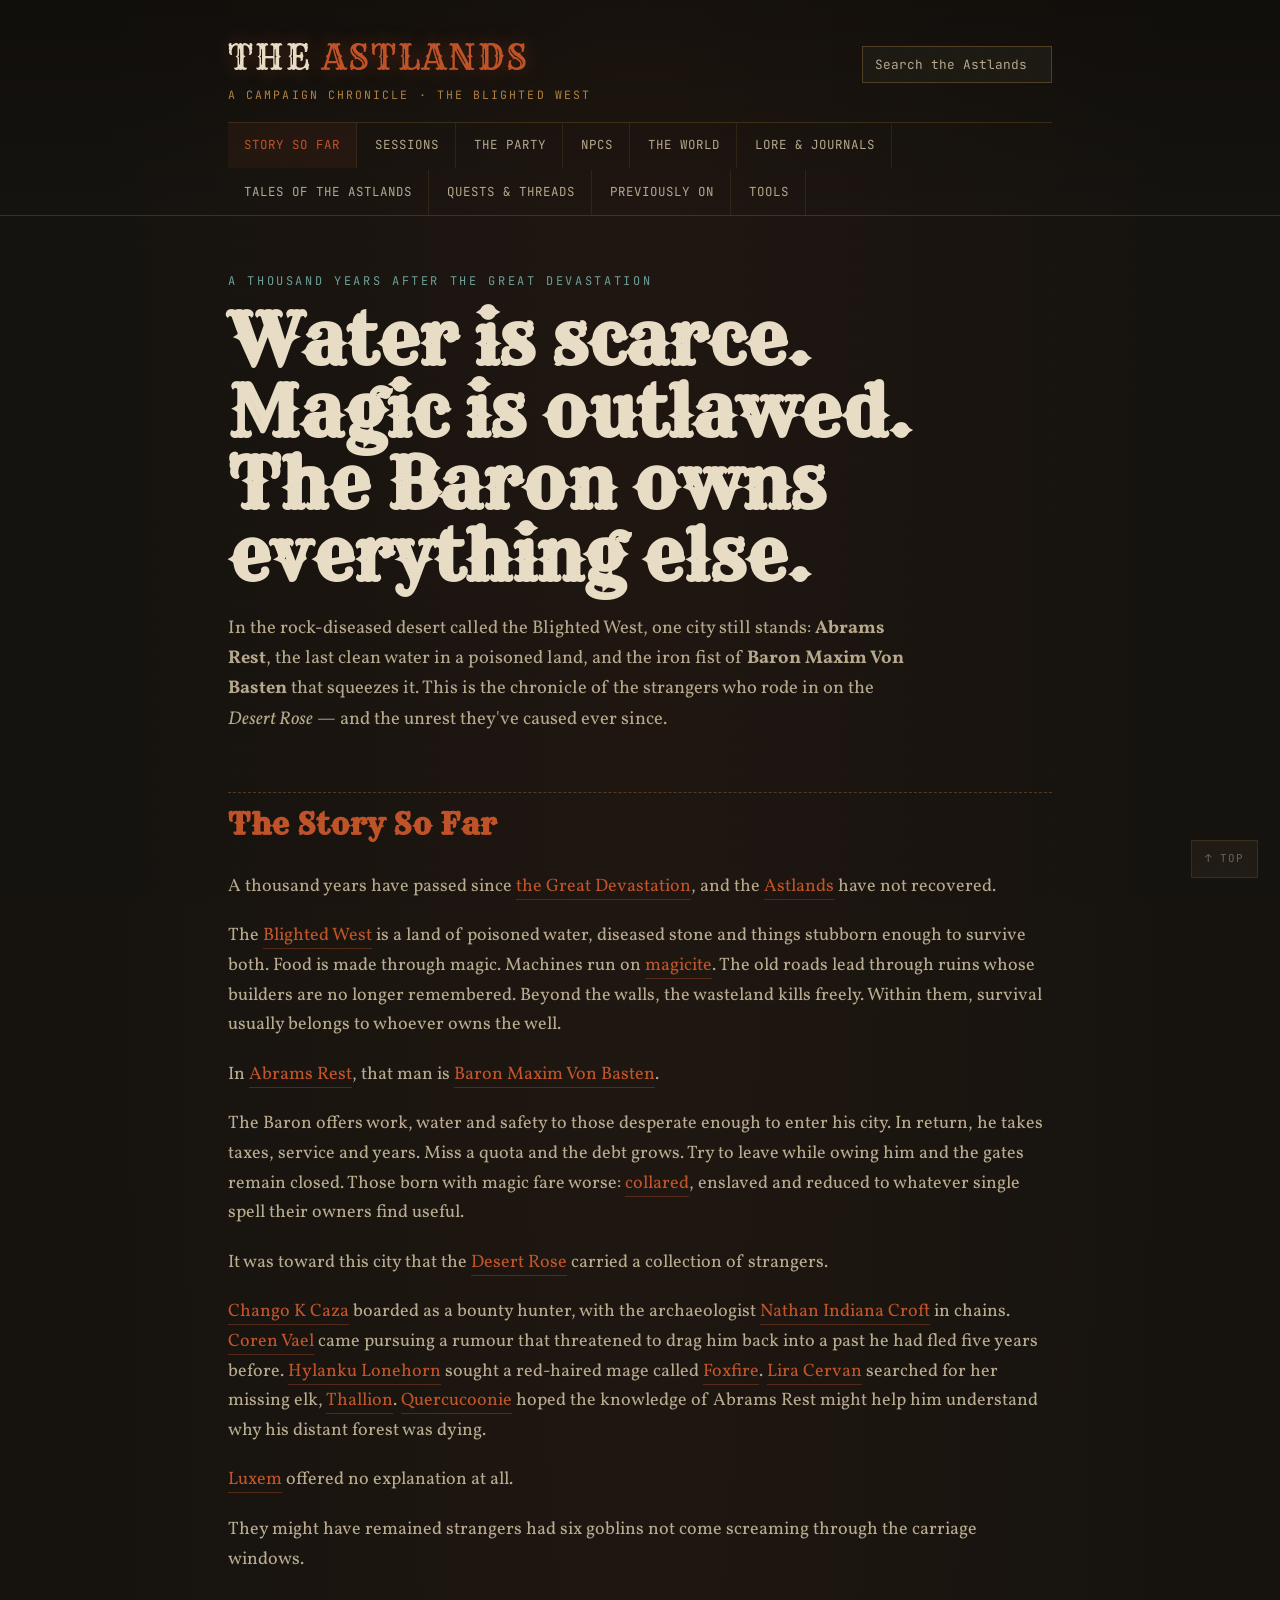
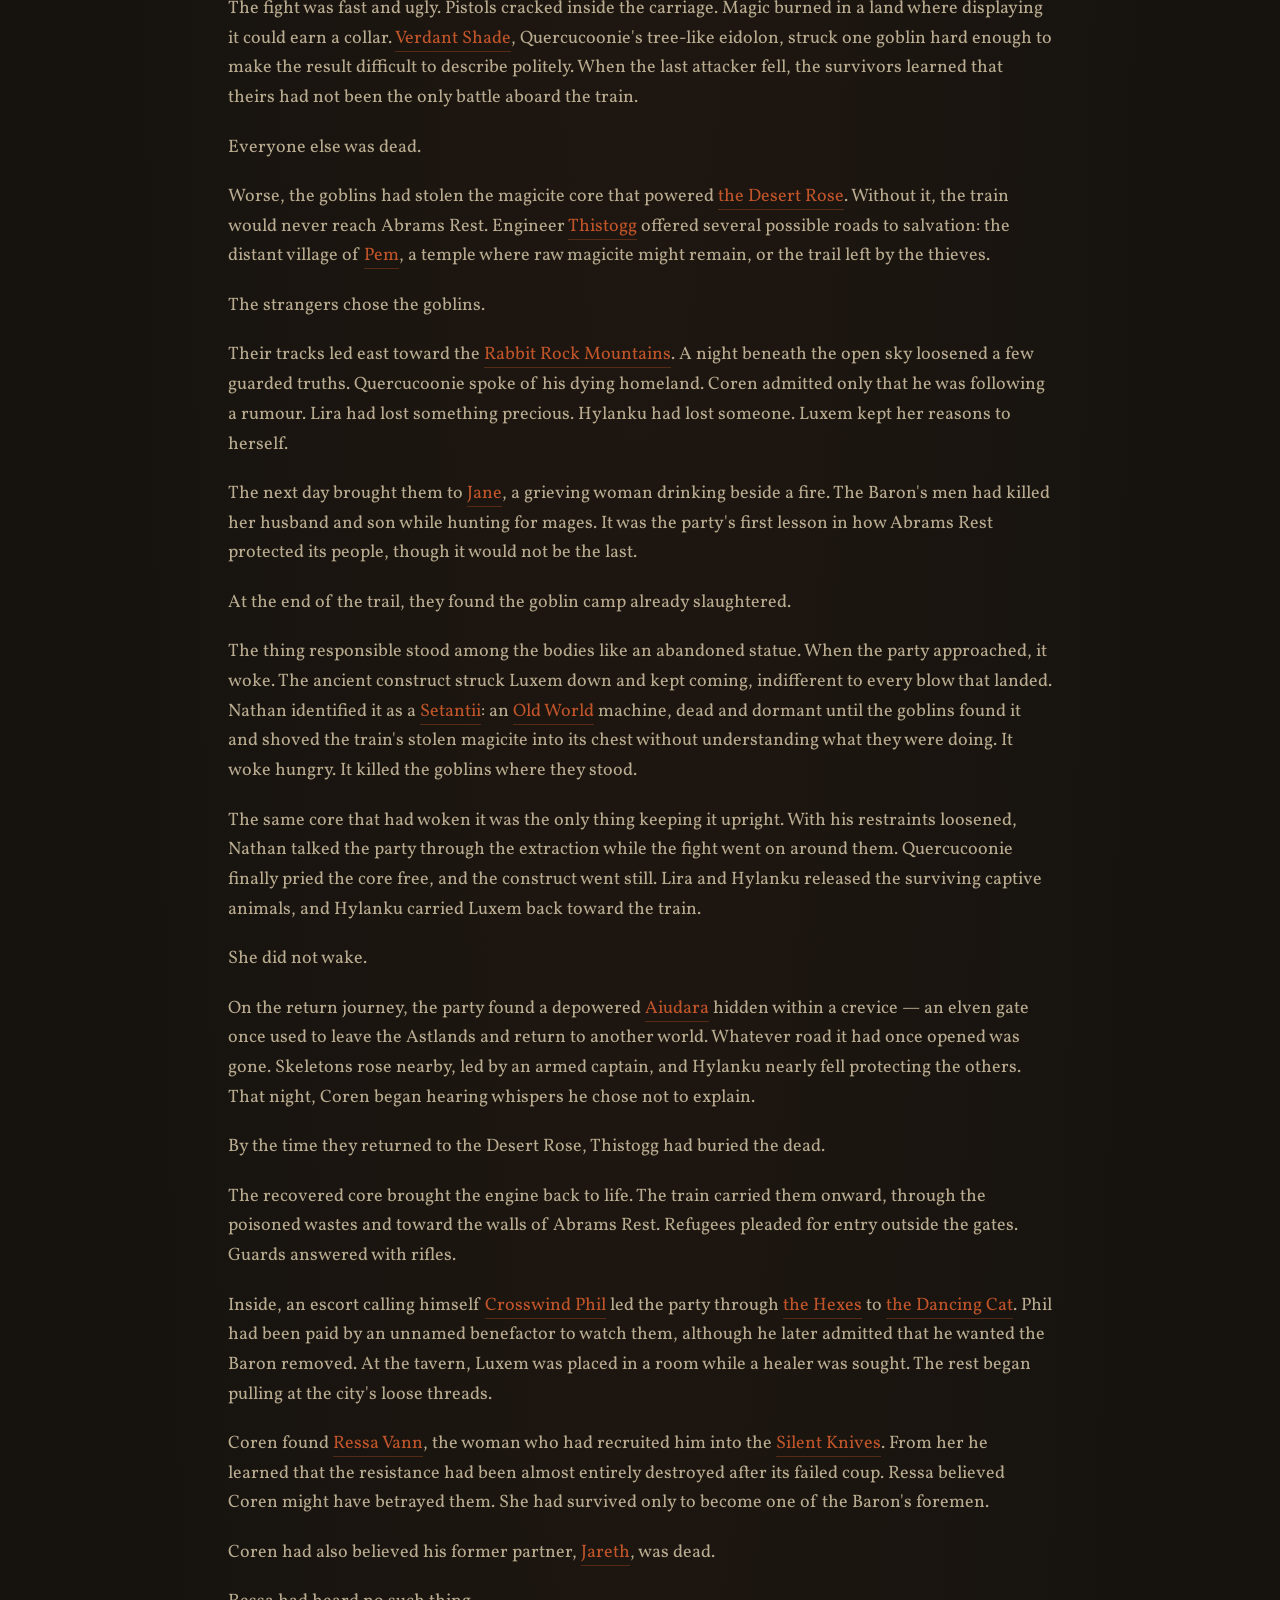
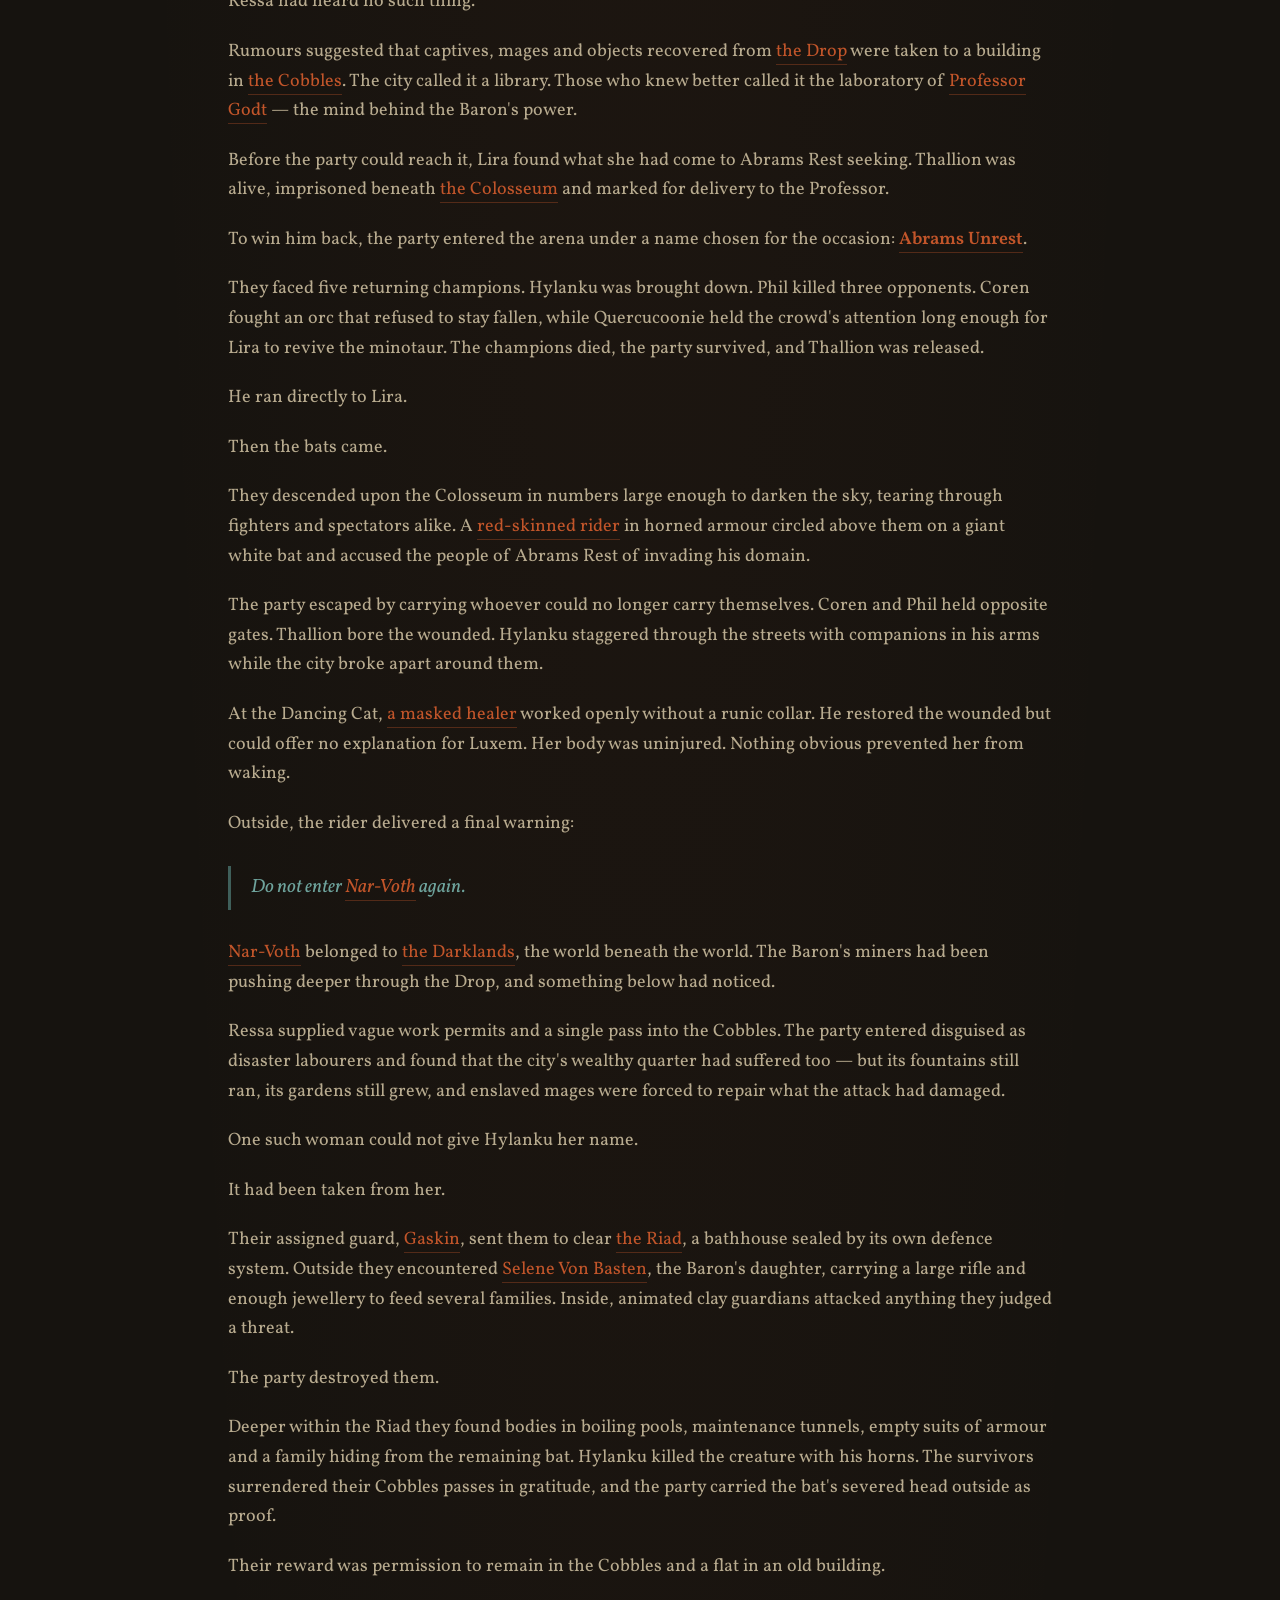
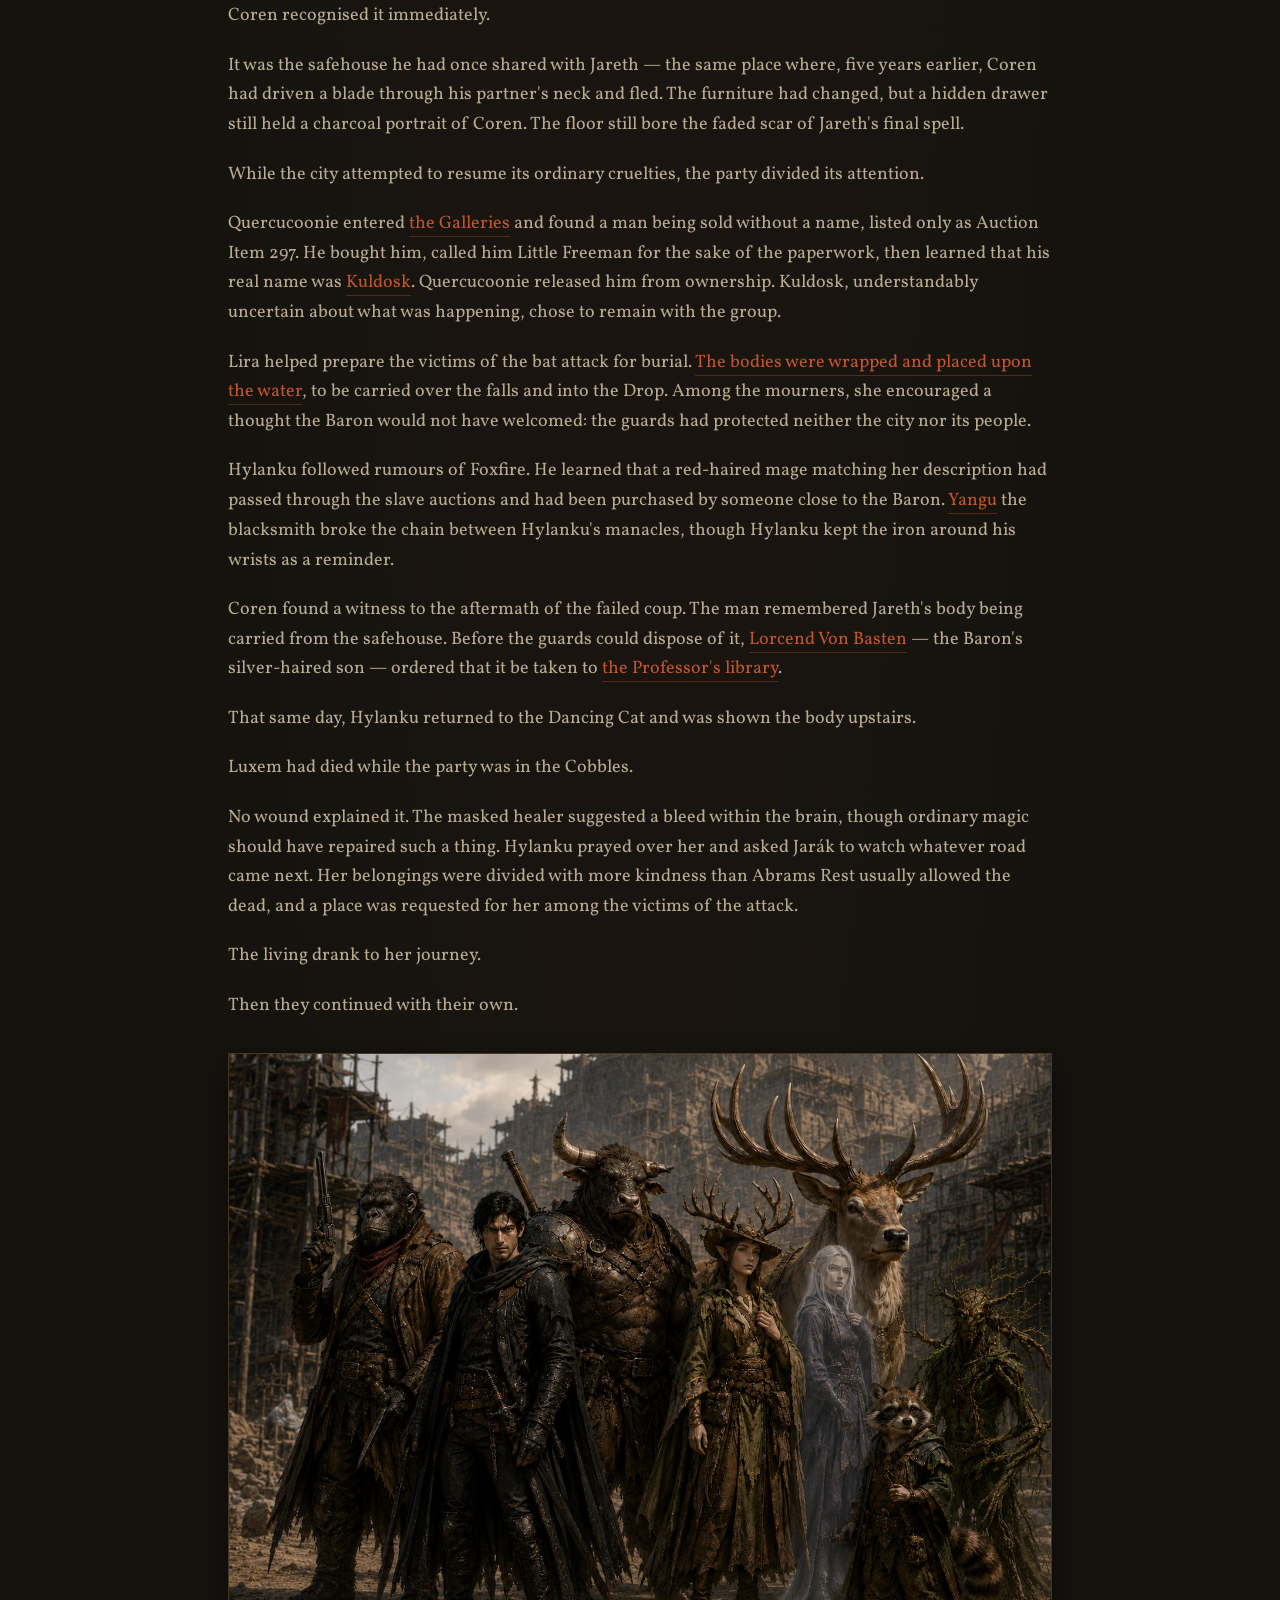
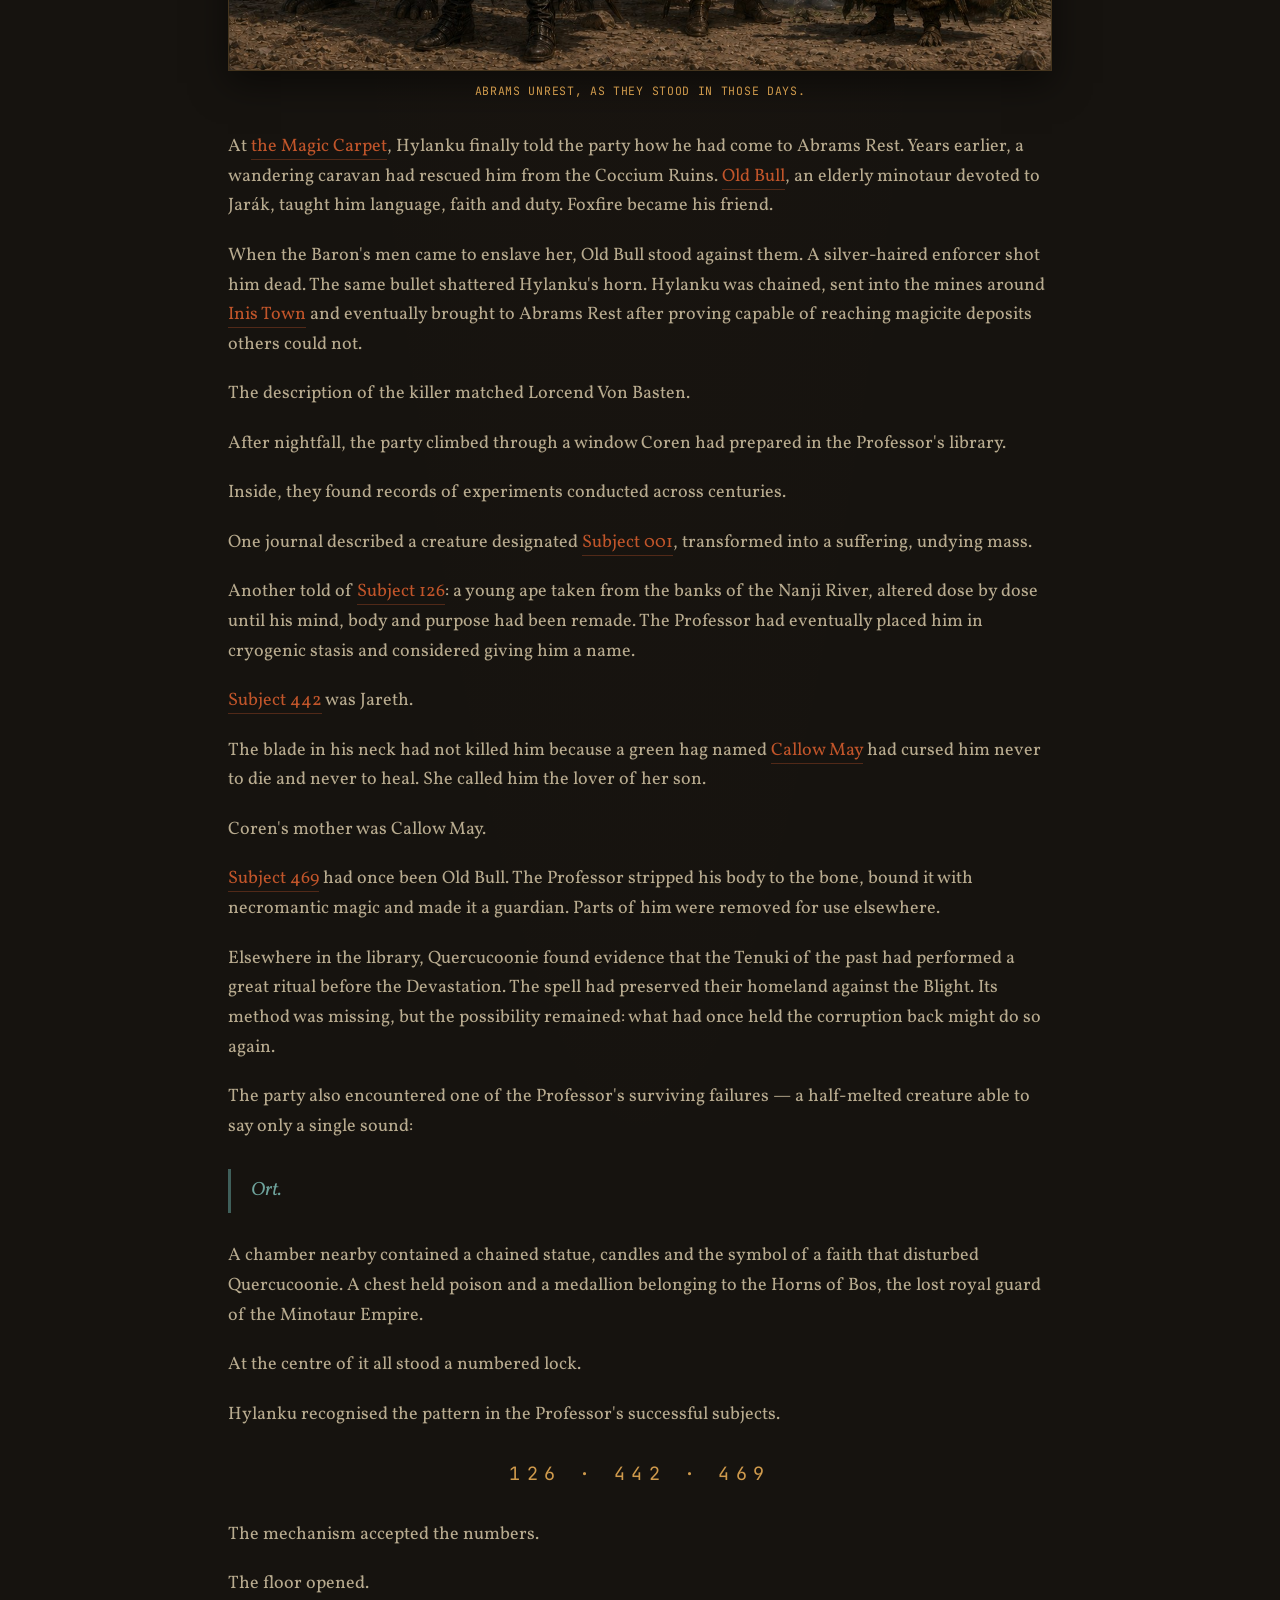
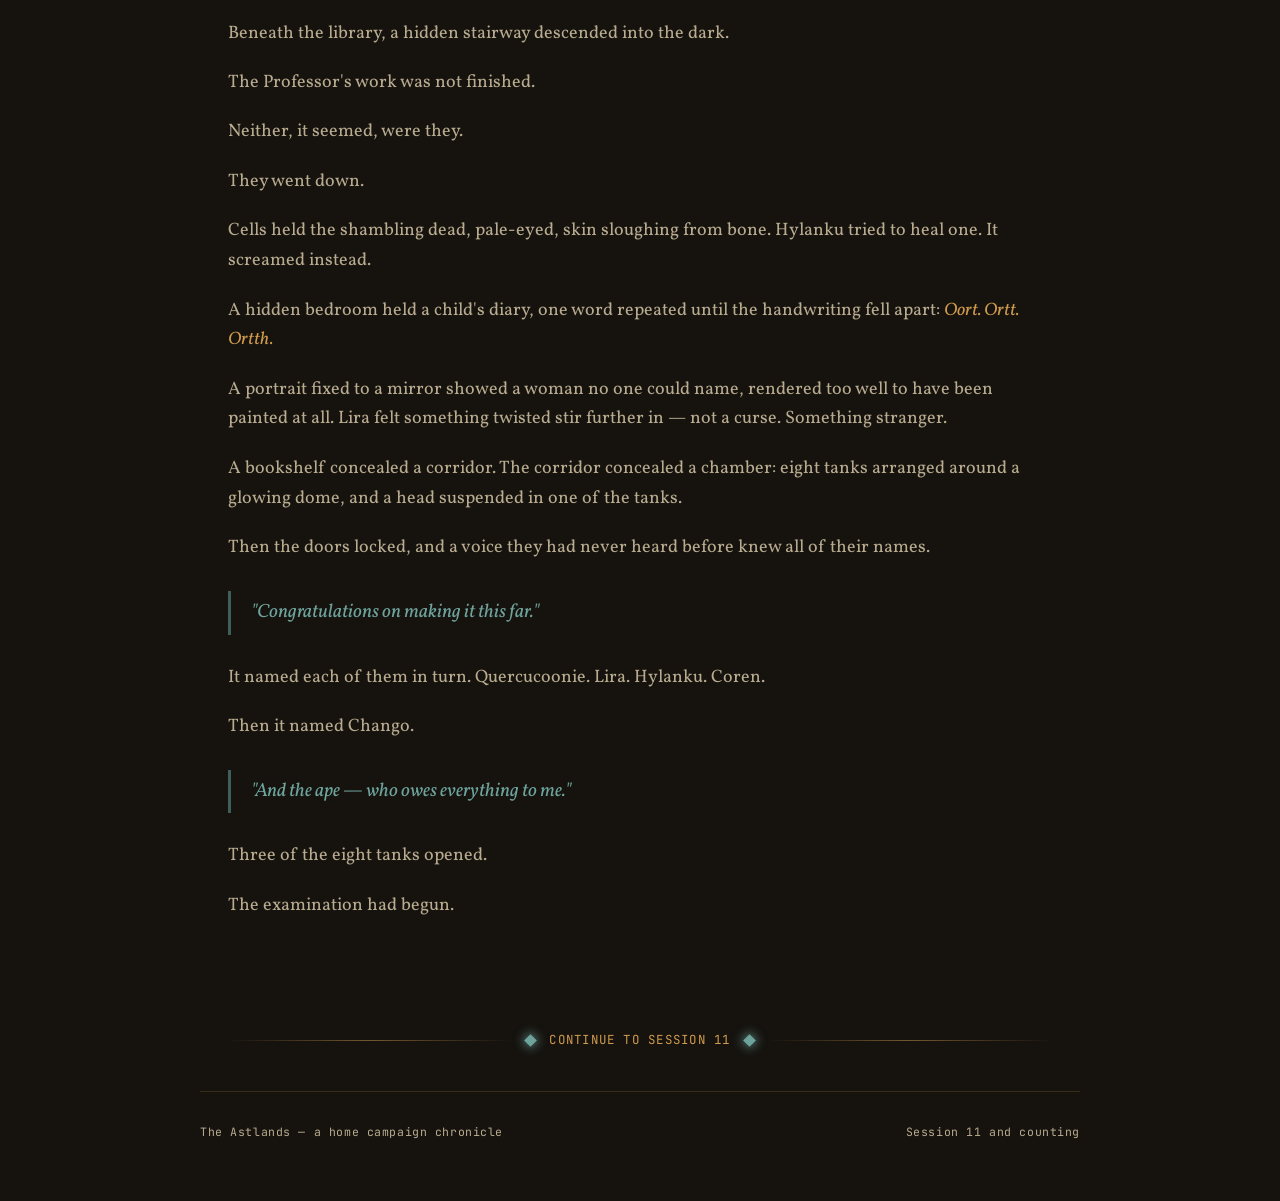
==== commit 30aeb826: "Add files via upload" ====
--- a/index.html
+++ b/index.html
@@ -5,7 +5,7 @@
 <meta name="viewport" content="width=device-width, initial-scale=1">
 <title>Story So Far · The Astlands</title>
 <meta name="description" content="Chronicle of The Astlands campaign — Abrams Rest, the Baron's iron rule, and the party of Abrams Unrest.">
-<link rel="stylesheet" href="style.css?v=6">
+<link rel="stylesheet" href="style.css?v=8">
 <link rel="icon" type="image/svg+xml" href="favicon.svg">
 <link rel="icon" type="image/png" sizes="32x32" href="favicon-32.png">
 <link rel="apple-touch-icon" href="apple-touch-icon.png">
@@ -213,15 +213,39 @@
 
     <p>Neither, it seemed, were they.</p>
 
+    <p>They went down.</p>
+
+    <p>Cells held the shambling dead, pale-eyed, skin sloughing from bone. Hylanku tried to heal one. It screamed instead.</p>
+
+    <p>A hidden bedroom held a child's diary, one word repeated until the handwriting fell apart: <em>Oort. Ortt. Ortth.</em></p>
+
+    <p>A portrait fixed to a mirror showed a woman no one could name, rendered too well to have been painted at all. Lira felt something twisted stir further in — not a curse. Something stranger.</p>
+
+    <p>A bookshelf concealed a corridor. The corridor concealed a chamber: eight tanks arranged around a glowing dome, and a head suspended in one of the tanks.</p>
+
+    <p>Then the doors locked, and a voice they had never heard before knew all of their names.</p>
+
+    <blockquote class="rider-quote">"Congratulations on making it this far."</blockquote>
+
+    <p>It named each of them in turn. Quercucoonie. Lira. Hylanku. Coren.</p>
+
+    <p>Then it named Chango.</p>
+
+    <blockquote class="rider-quote">"And the ape — who owes everything to me."</blockquote>
+
+    <p>Three of the eight tanks opened.</p>
+
+    <p>The examination had begun.</p>
+
   </section>
 
-  <div class="divider"><div class="gem"></div><a href="sessions.html#session-10" style="color:var(--brass); font-family:var(--font-mono); font-size:0.78rem; letter-spacing:0.1em; text-transform:uppercase; text-decoration:none;">Continue to Session 10</a><div class="gem"></div></div>
+  <div class="divider"><div class="gem"></div><a href="sessions.html#session-11" style="color:var(--brass); font-family:var(--font-mono); font-size:0.78rem; letter-spacing:0.1em; text-transform:uppercase; text-decoration:none;">Continue to Session 11</a><div class="gem"></div></div>
 
 </main>
 
 <footer class="site-footer wrap">
   <span>The Astlands — a home campaign chronicle</span>
-  <span>Session 10 and counting</span>
+  <span>Session 11 and counting</span>
 </footer>
 
 <a href="#page-top" class="back-to-top" aria-label="Back to top">&#8593; TOP</a>
--- a/style.css
+++ b/style.css
@@ -368,6 +368,7 @@
 .source-tag.tale { color: var(--magicite); border-color: var(--magicite); }
 .meta .source-tag { display: block; width: fit-content; margin: 0 0 8px; }
 .item > .source-tag { display: block; width: fit-content; margin: 0 0 8px; }
+.block > .source-tag { display: block; width: fit-content; margin: 0 0 10px; }
 .divider::before, .divider::after {
   content: "";
   flex: 1;
@@ -927,6 +928,25 @@
   padding: 10px 0;
 }
 details.journal-toggle summary:hover { color: var(--rust); }
+
+details.image-toggle summary {
+  cursor: pointer;
+  font-family: var(--font-mono);
+  font-size: 0.72rem;
+  letter-spacing: 0.06em;
+  text-transform: uppercase;
+  color: var(--brass);
+  margin-top: 10px;
+}
+details.image-toggle summary:hover { color: var(--rust); }
+details.image-toggle img {
+  display: block;
+  width: 100%;
+  height: auto;
+  margin-top: 12px;
+  border: 1px solid rgba(207,154,76,0.25);
+  box-shadow: 0 10px 24px rgba(0,0,0,0.45);
+}
 
 details.flashback {
   background: linear-gradient(180deg, rgba(207,154,76,0.07), transparent 45%), var(--char-2);
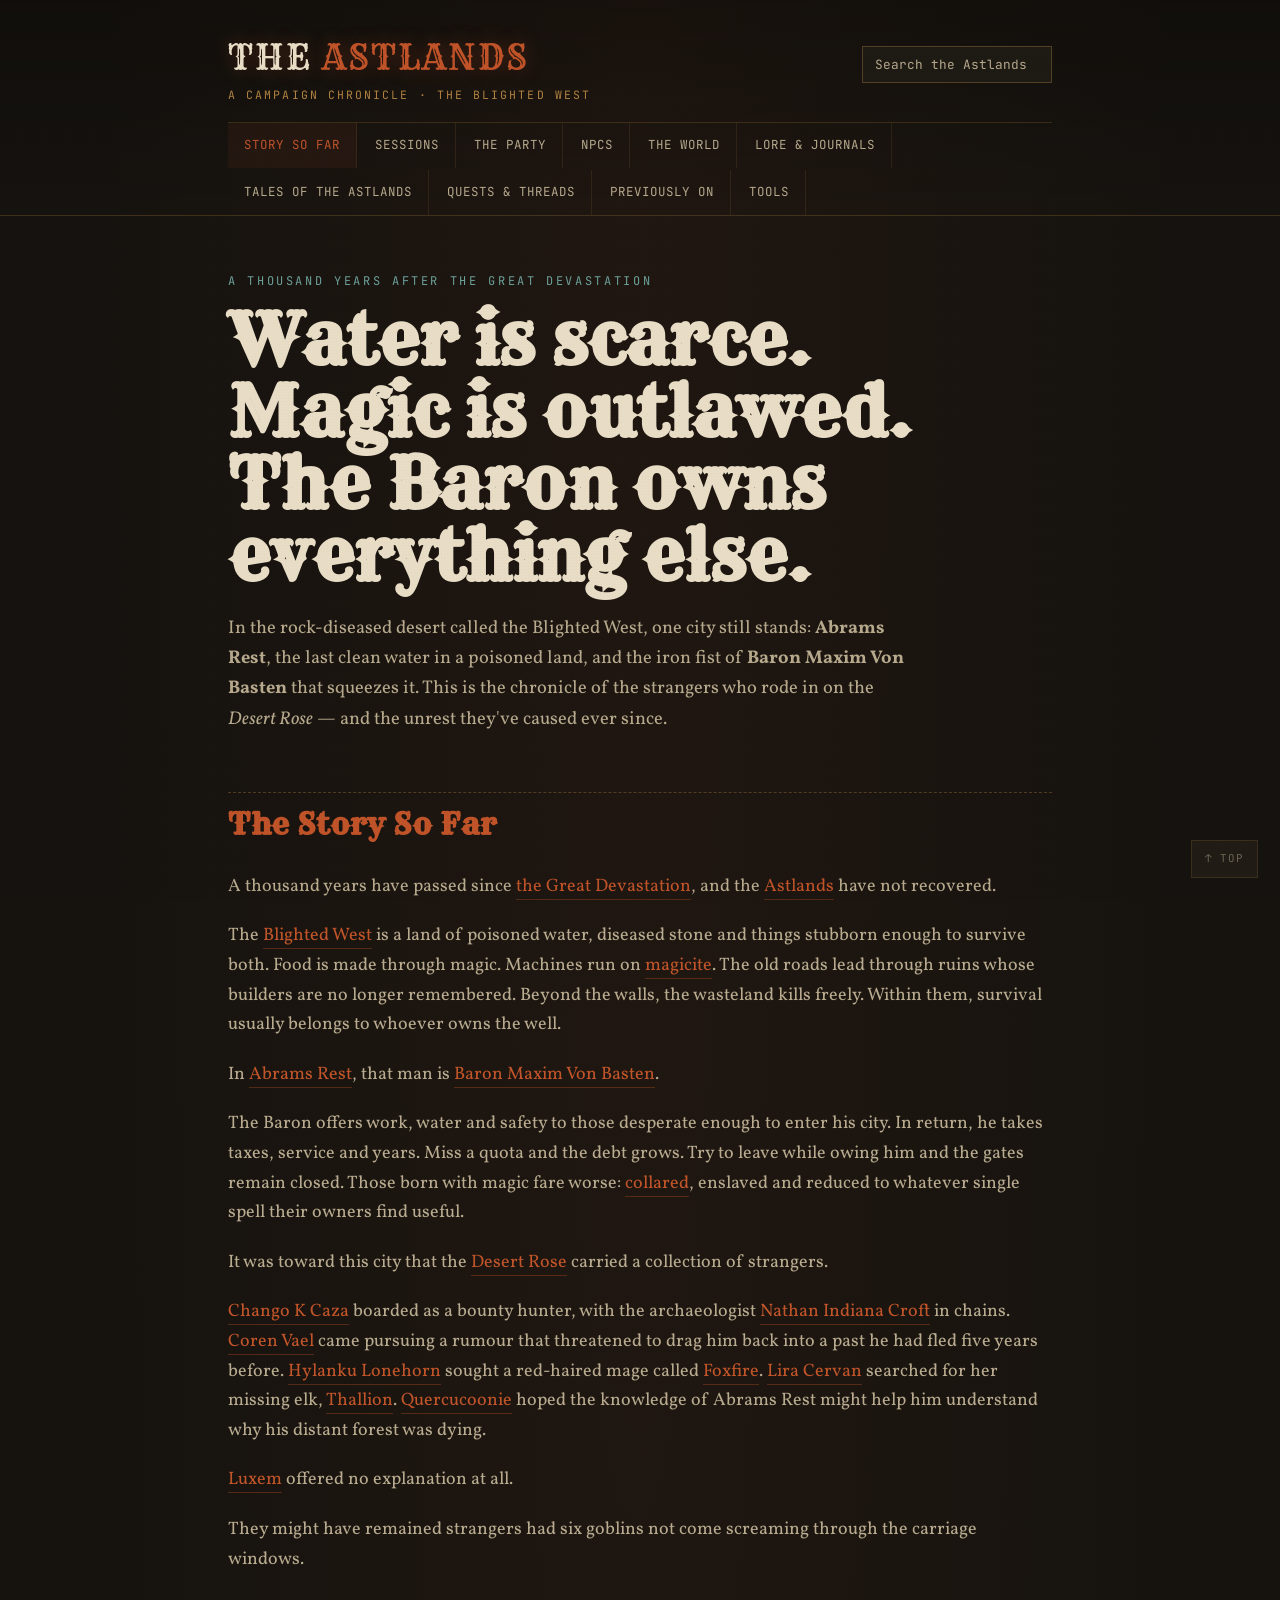
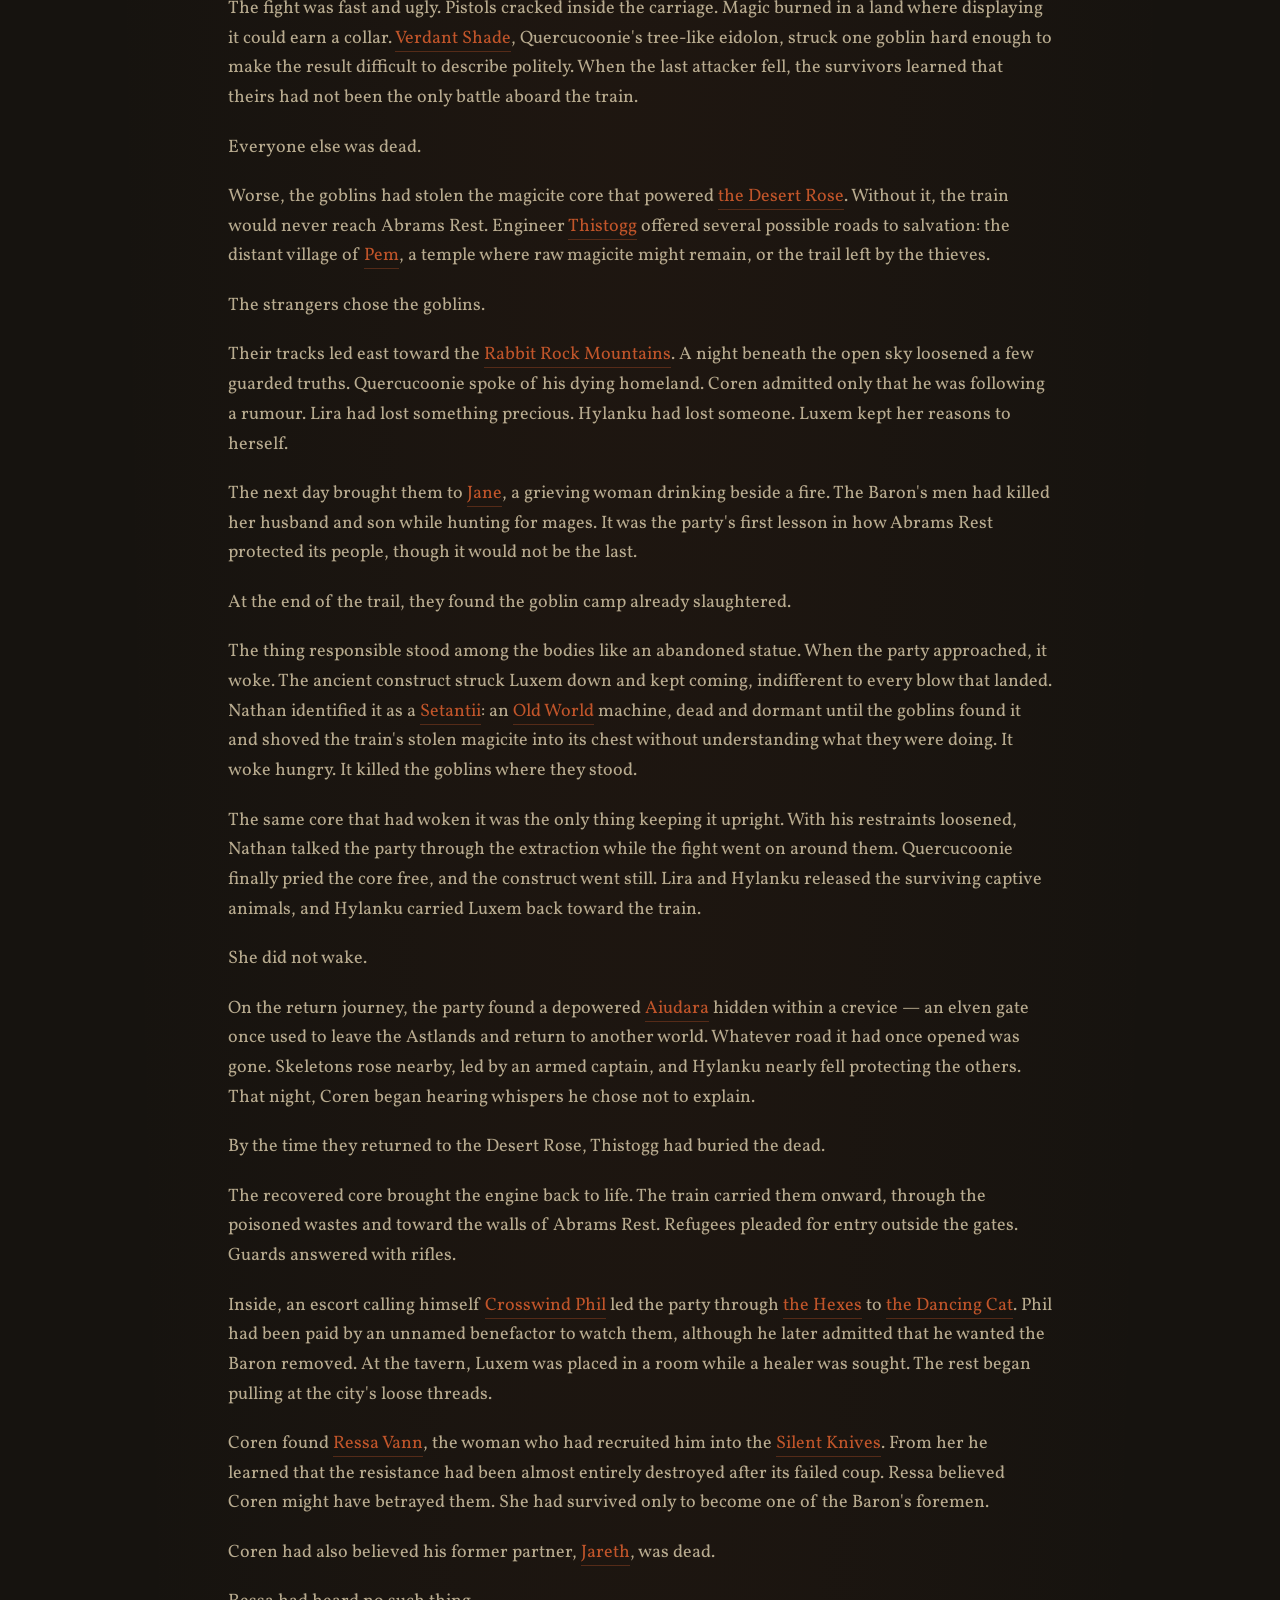
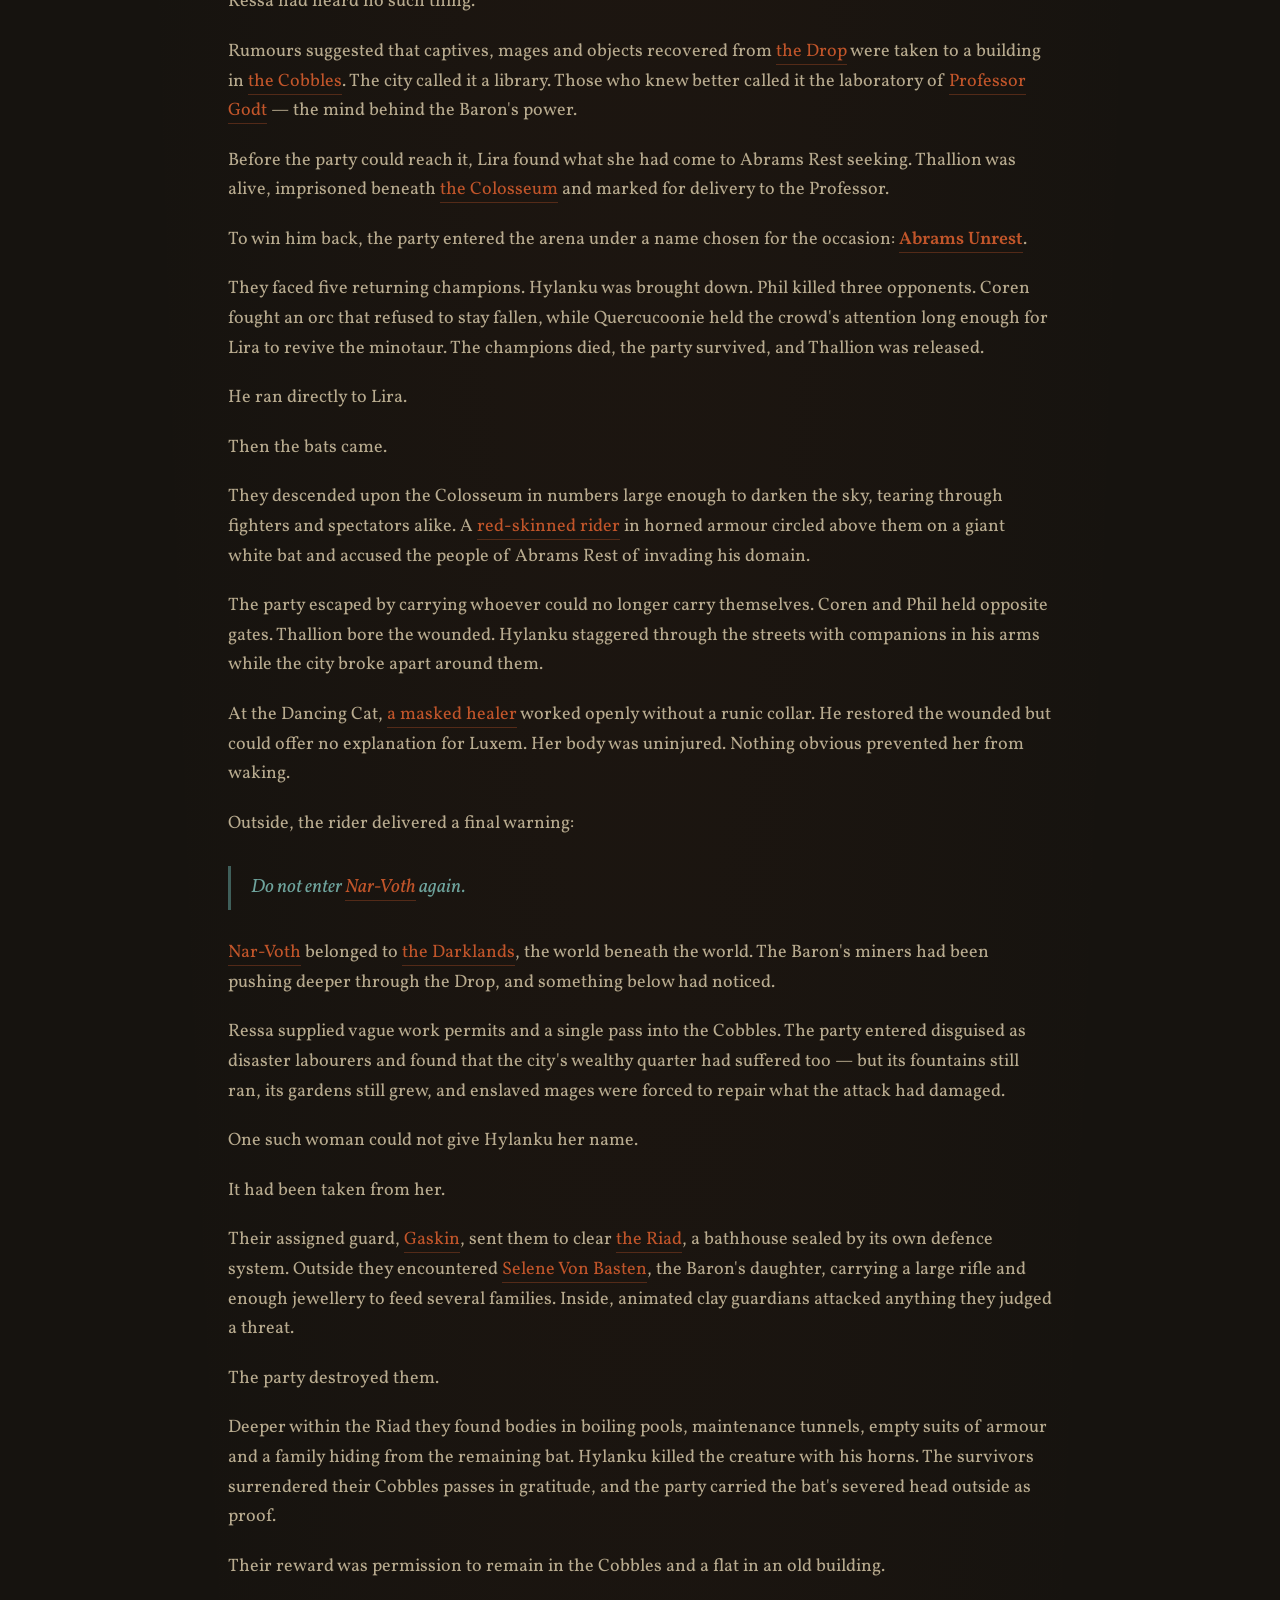
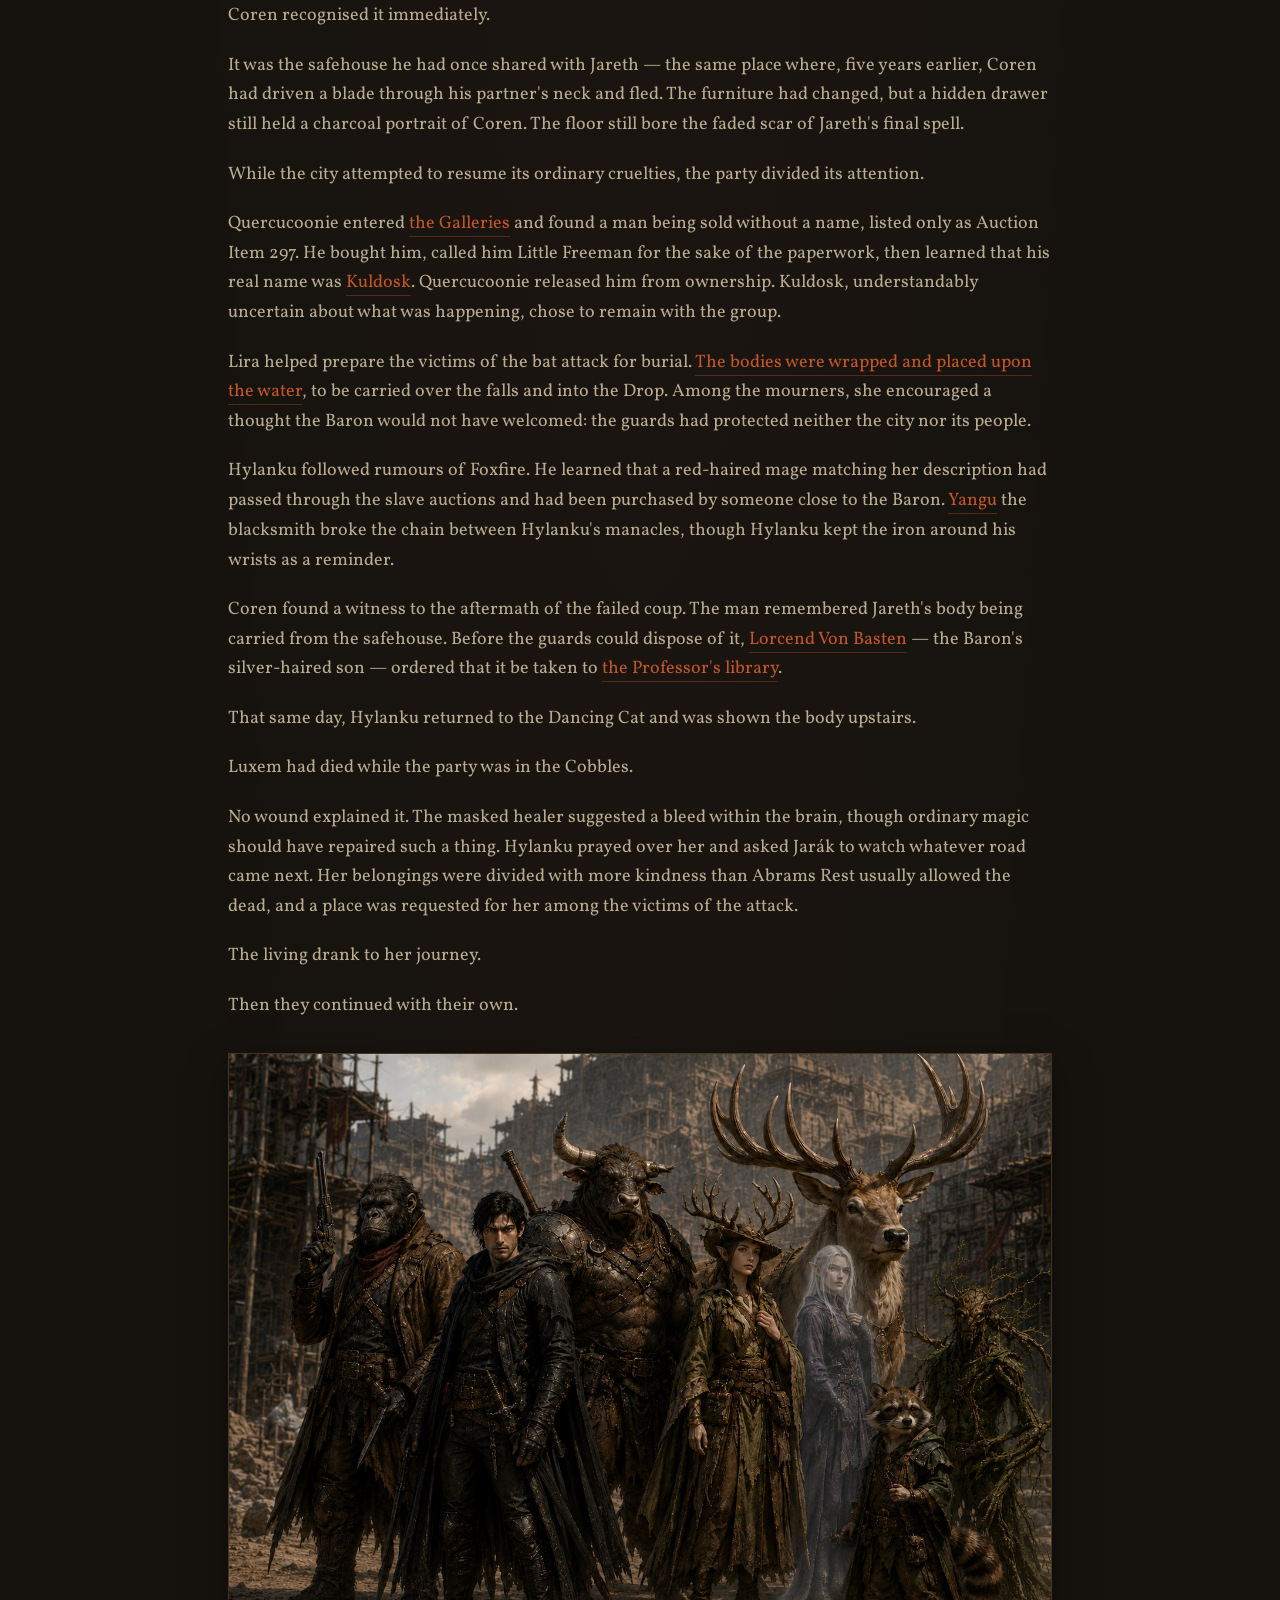
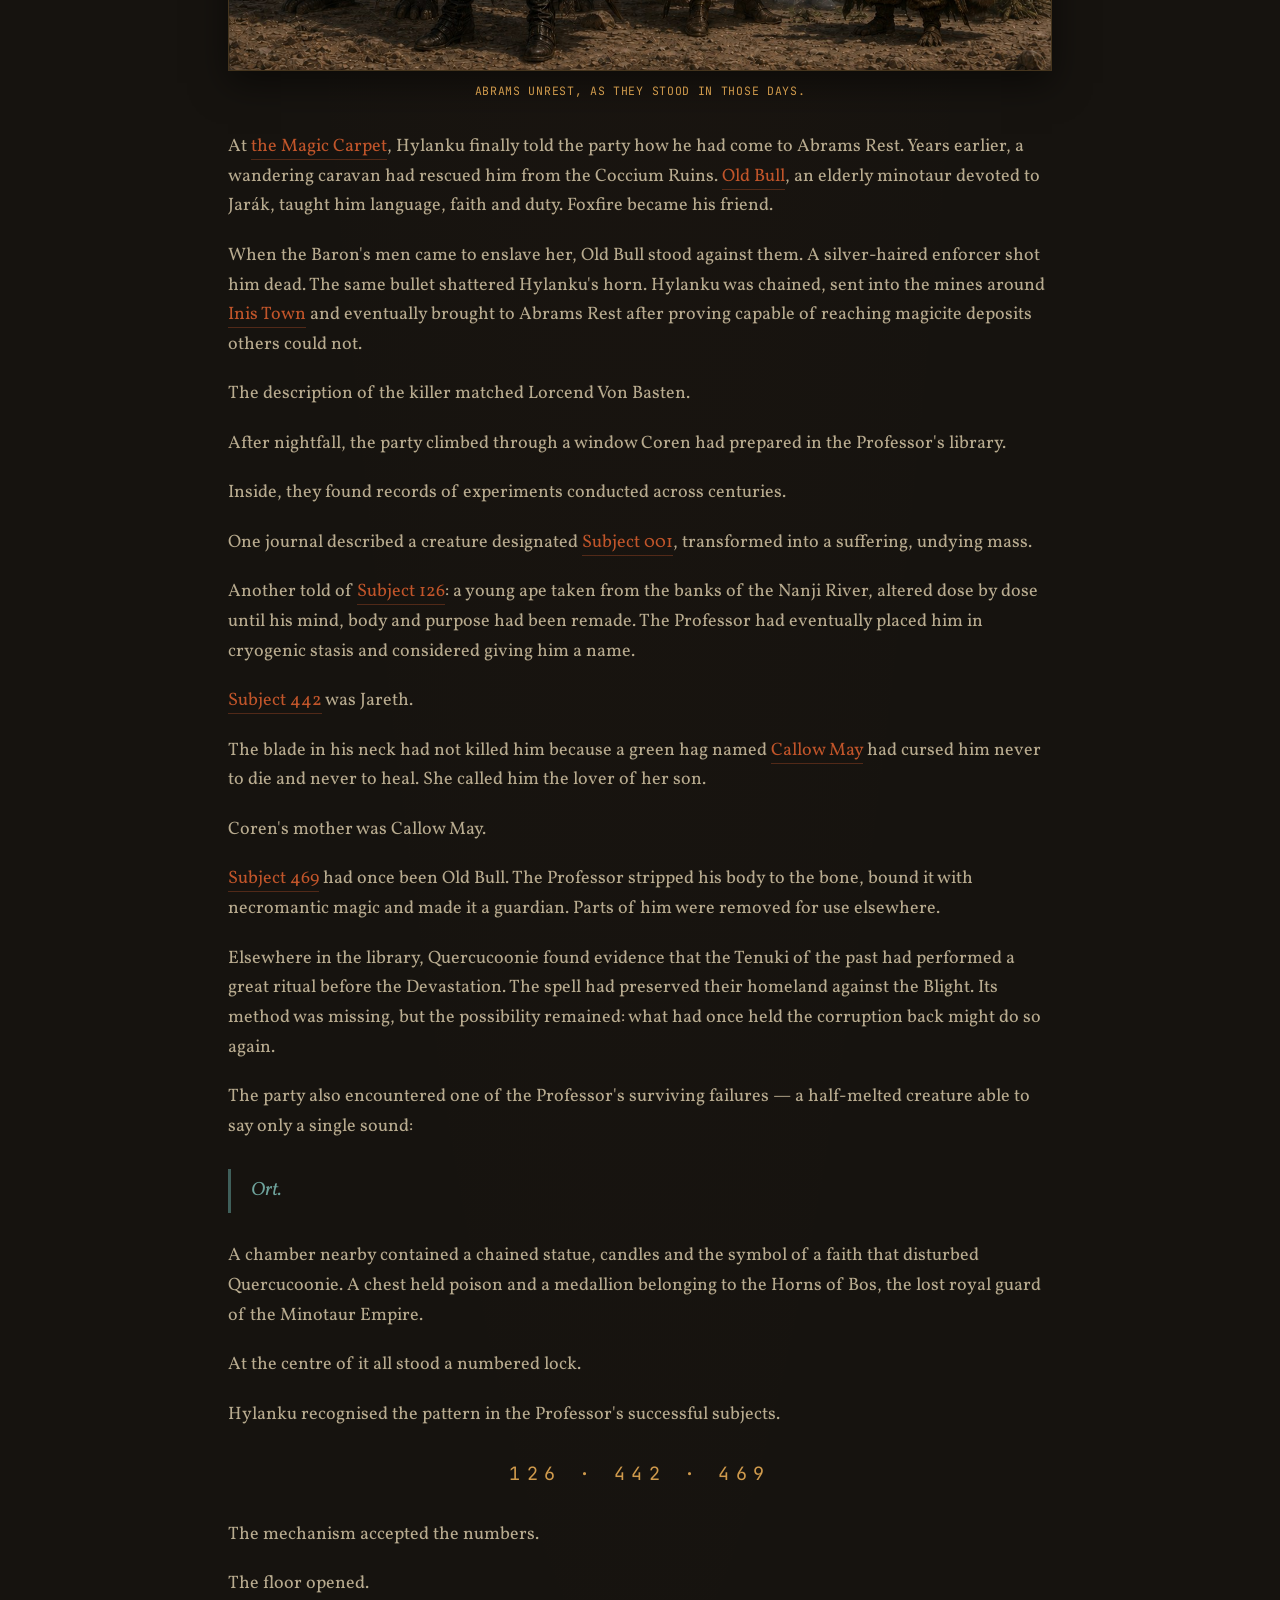
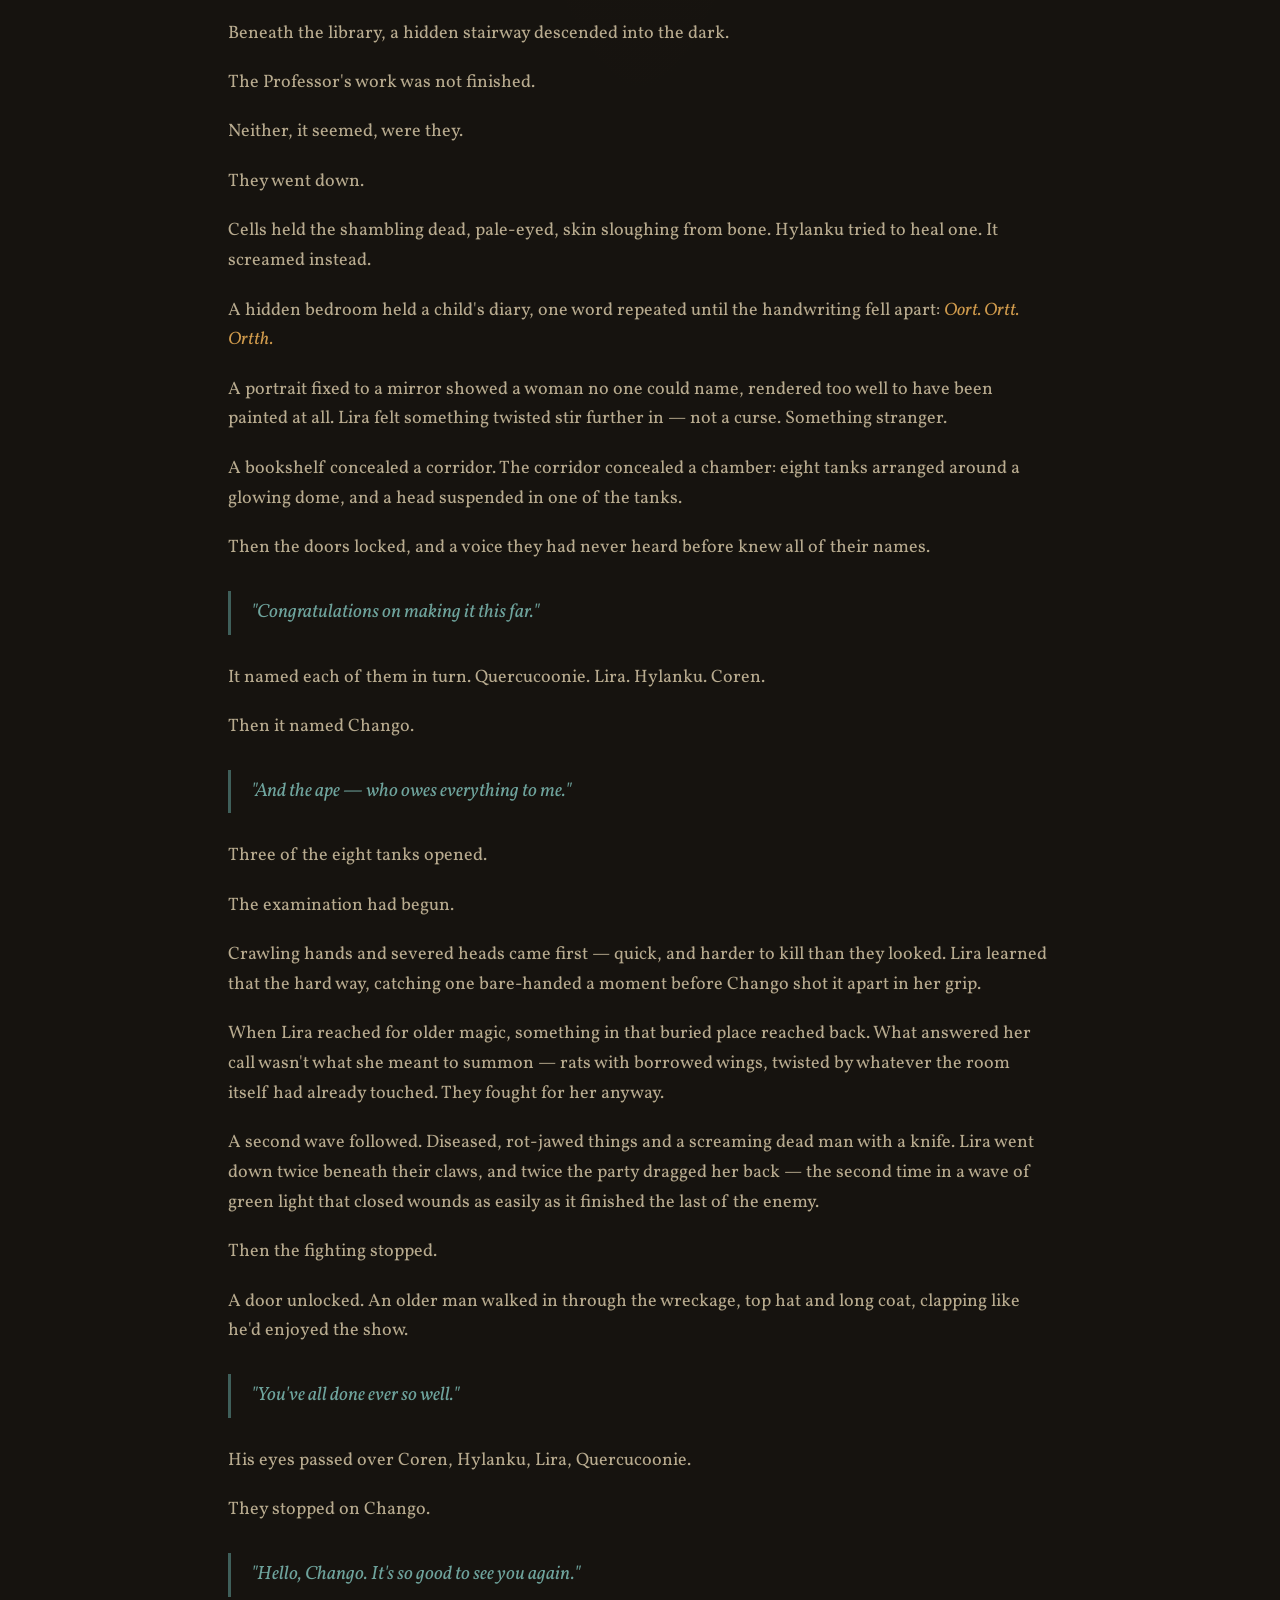
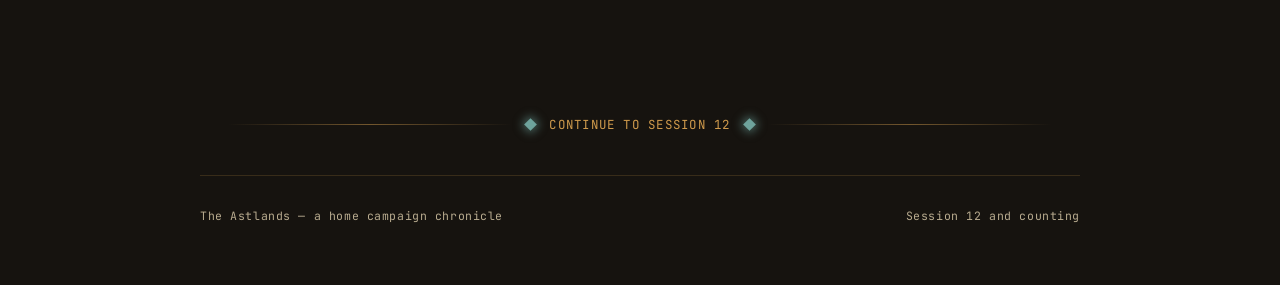
==== commit 99b06476: "Add files via upload" ====
--- a/index.html
+++ b/index.html
@@ -237,15 +237,33 @@
 
     <p>The examination had begun.</p>
 
+    <p>Crawling hands and severed heads came first — quick, and harder to kill than they looked. Lira learned that the hard way, catching one bare-handed a moment before Chango shot it apart in her grip.</p>
+
+    <p>When Lira reached for older magic, something in that buried place reached back. What answered her call wasn't what she meant to summon — rats with borrowed wings, twisted by whatever the room itself had already touched. They fought for her anyway.</p>
+
+    <p>A second wave followed. Diseased, rot-jawed things and a screaming dead man with a knife. Lira went down twice beneath their claws, and twice the party dragged her back — the second time in a wave of green light that closed wounds as easily as it finished the last of the enemy.</p>
+
+    <p>Then the fighting stopped.</p>
+
+    <p>A door unlocked. An older man walked in through the wreckage, top hat and long coat, clapping like he'd enjoyed the show.</p>
+
+    <blockquote class="rider-quote">"You've all done ever so well."</blockquote>
+
+    <p>His eyes passed over Coren, Hylanku, Lira, Quercucoonie.</p>
+
+    <p>They stopped on Chango.</p>
+
+    <blockquote class="rider-quote">"Hello, Chango. It's so good to see you again."</blockquote>
+
   </section>
 
-  <div class="divider"><div class="gem"></div><a href="sessions.html#session-11" style="color:var(--brass); font-family:var(--font-mono); font-size:0.78rem; letter-spacing:0.1em; text-transform:uppercase; text-decoration:none;">Continue to Session 11</a><div class="gem"></div></div>
+  <div class="divider"><div class="gem"></div><a href="sessions.html#session-12" style="color:var(--brass); font-family:var(--font-mono); font-size:0.78rem; letter-spacing:0.1em; text-transform:uppercase; text-decoration:none;">Continue to Session 12</a><div class="gem"></div></div>
 
 </main>
 
 <footer class="site-footer wrap">
   <span>The Astlands — a home campaign chronicle</span>
-  <span>Session 11 and counting</span>
+  <span>Session 12 and counting</span>
 </footer>
 
 <a href="#page-top" class="back-to-top" aria-label="Back to top">&#8593; TOP</a>
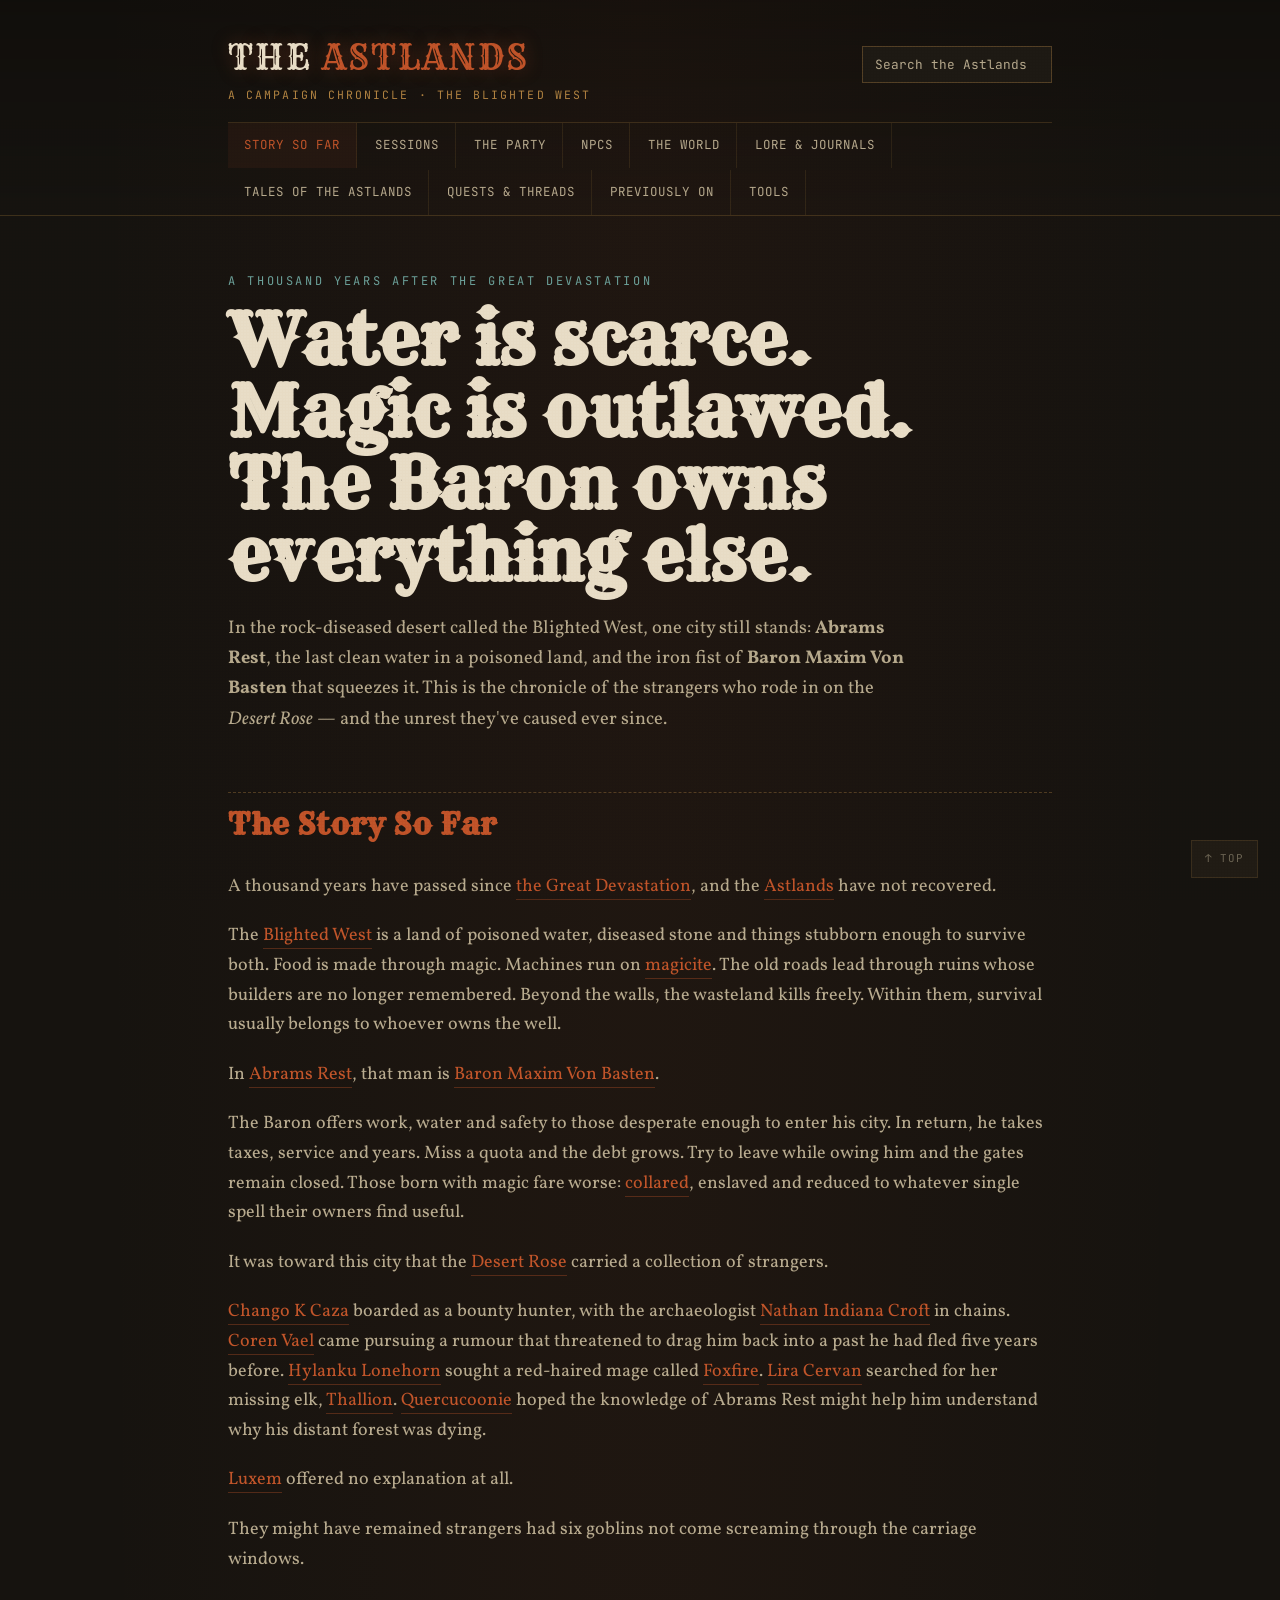
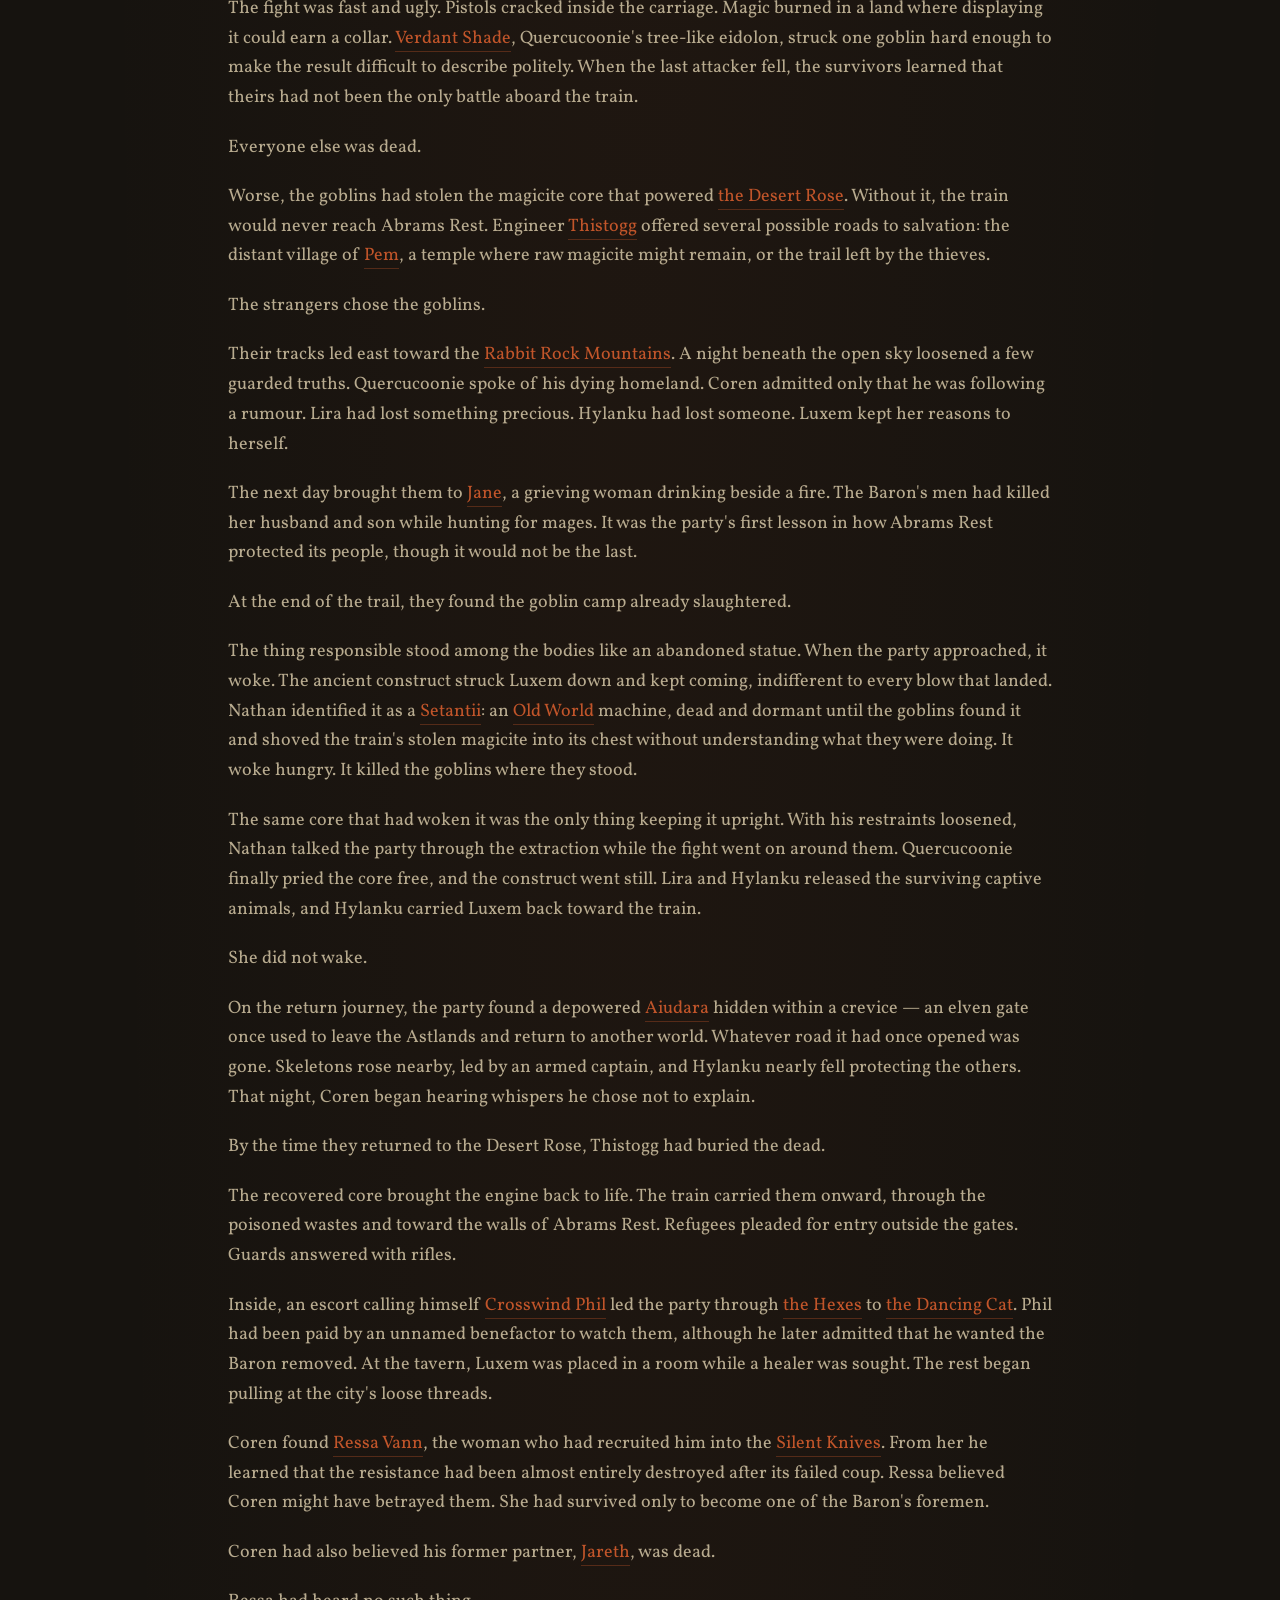
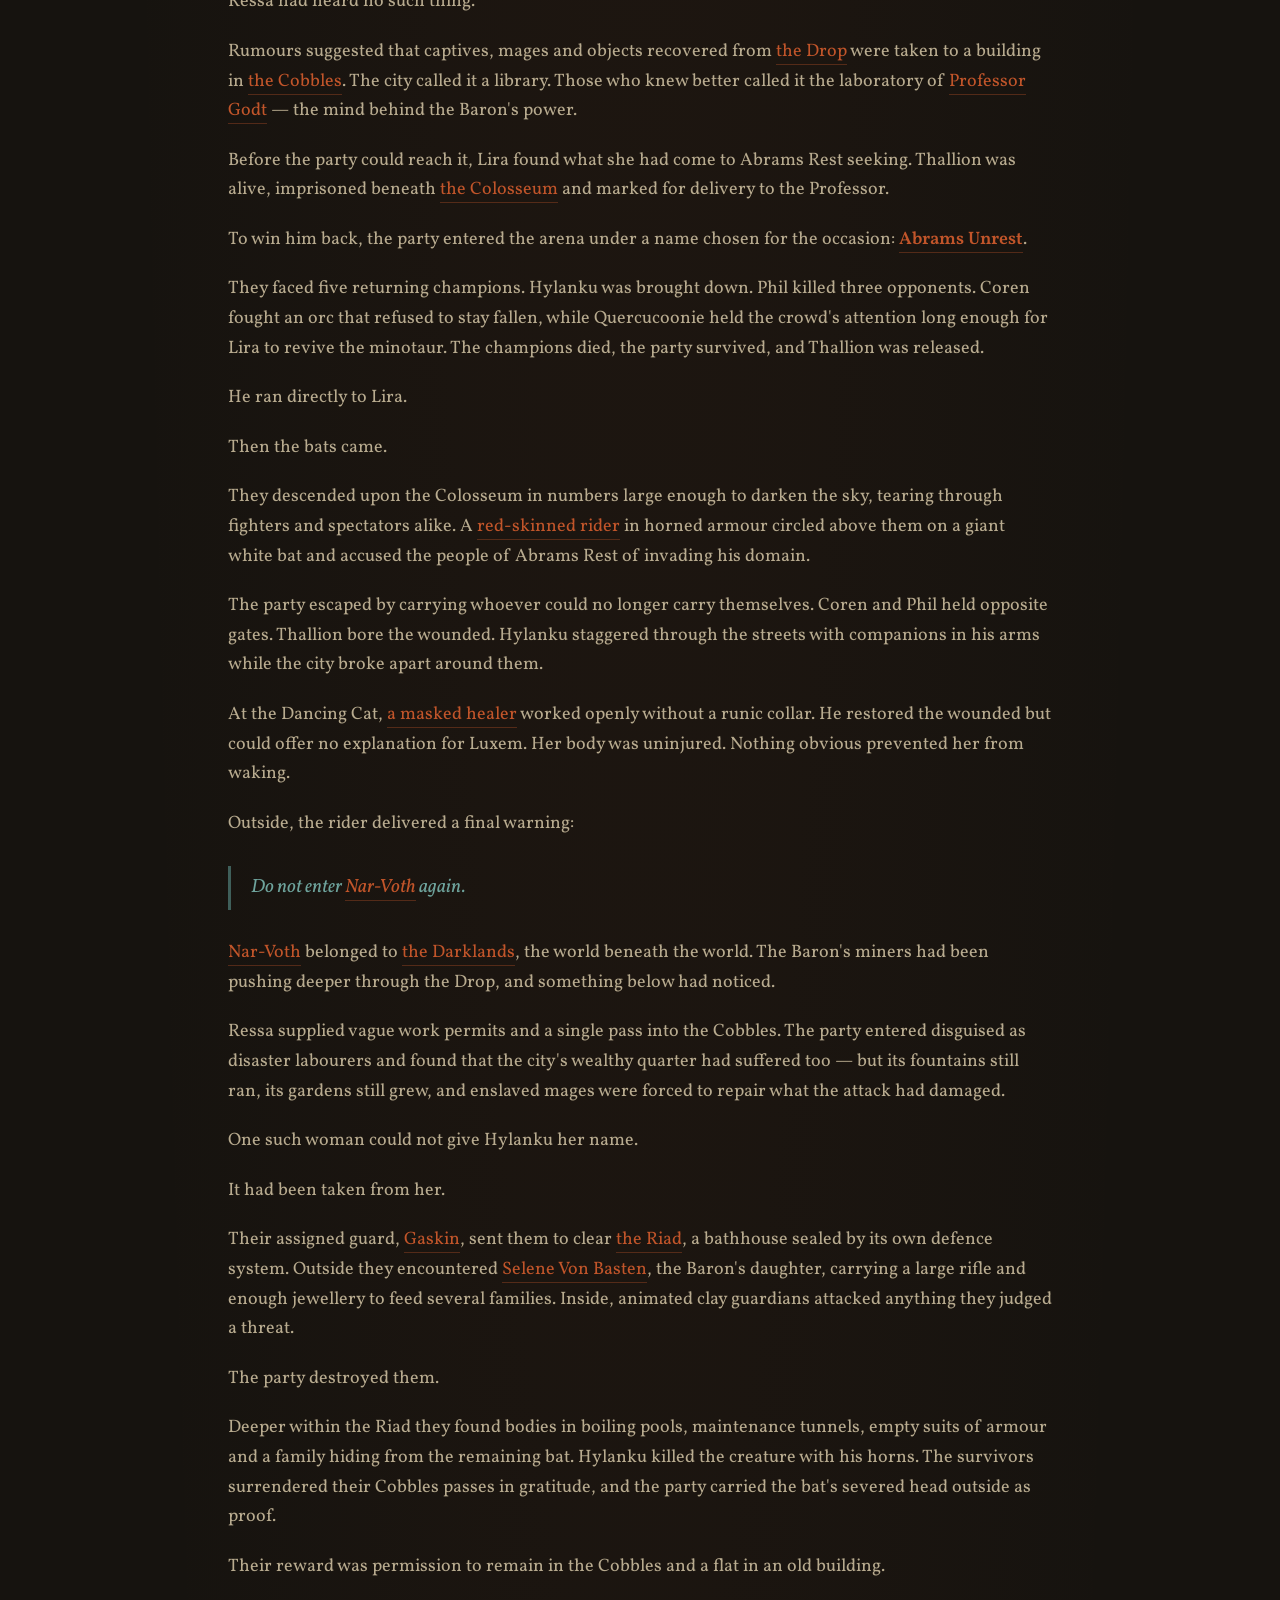
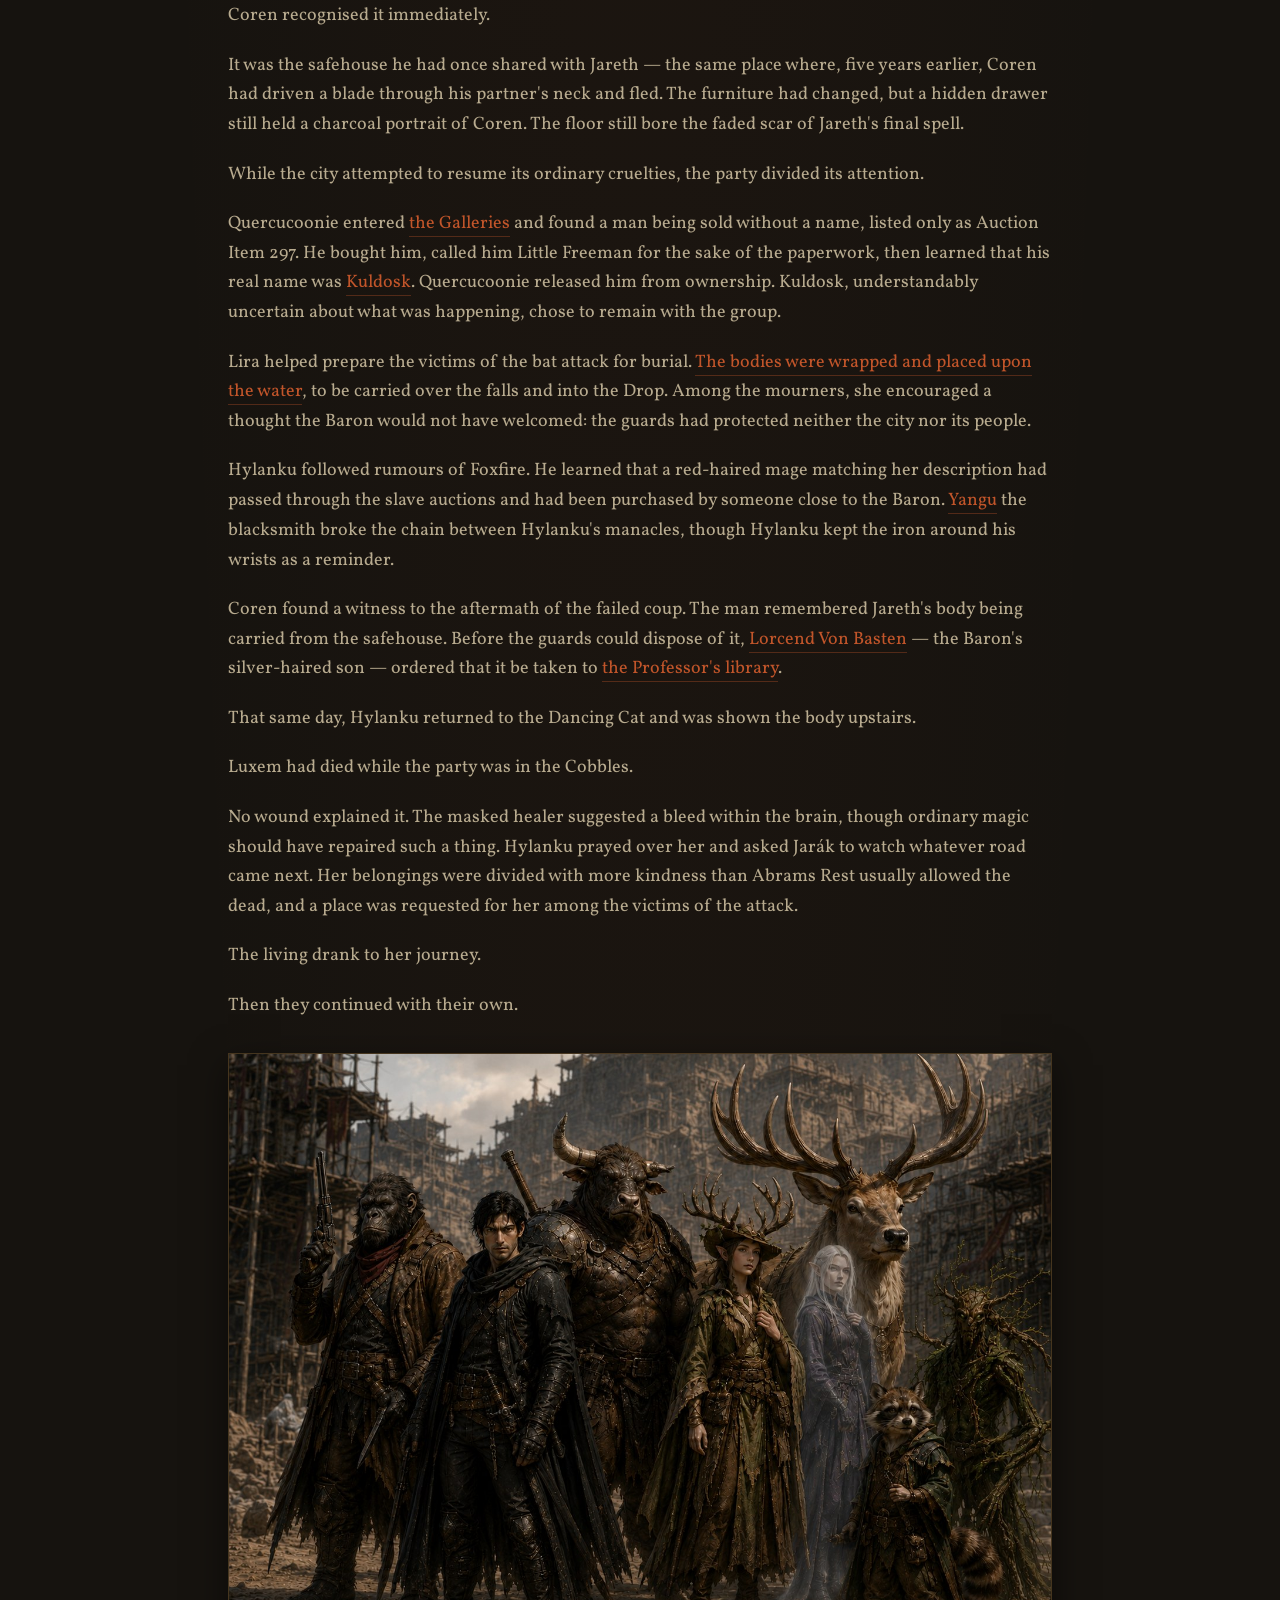
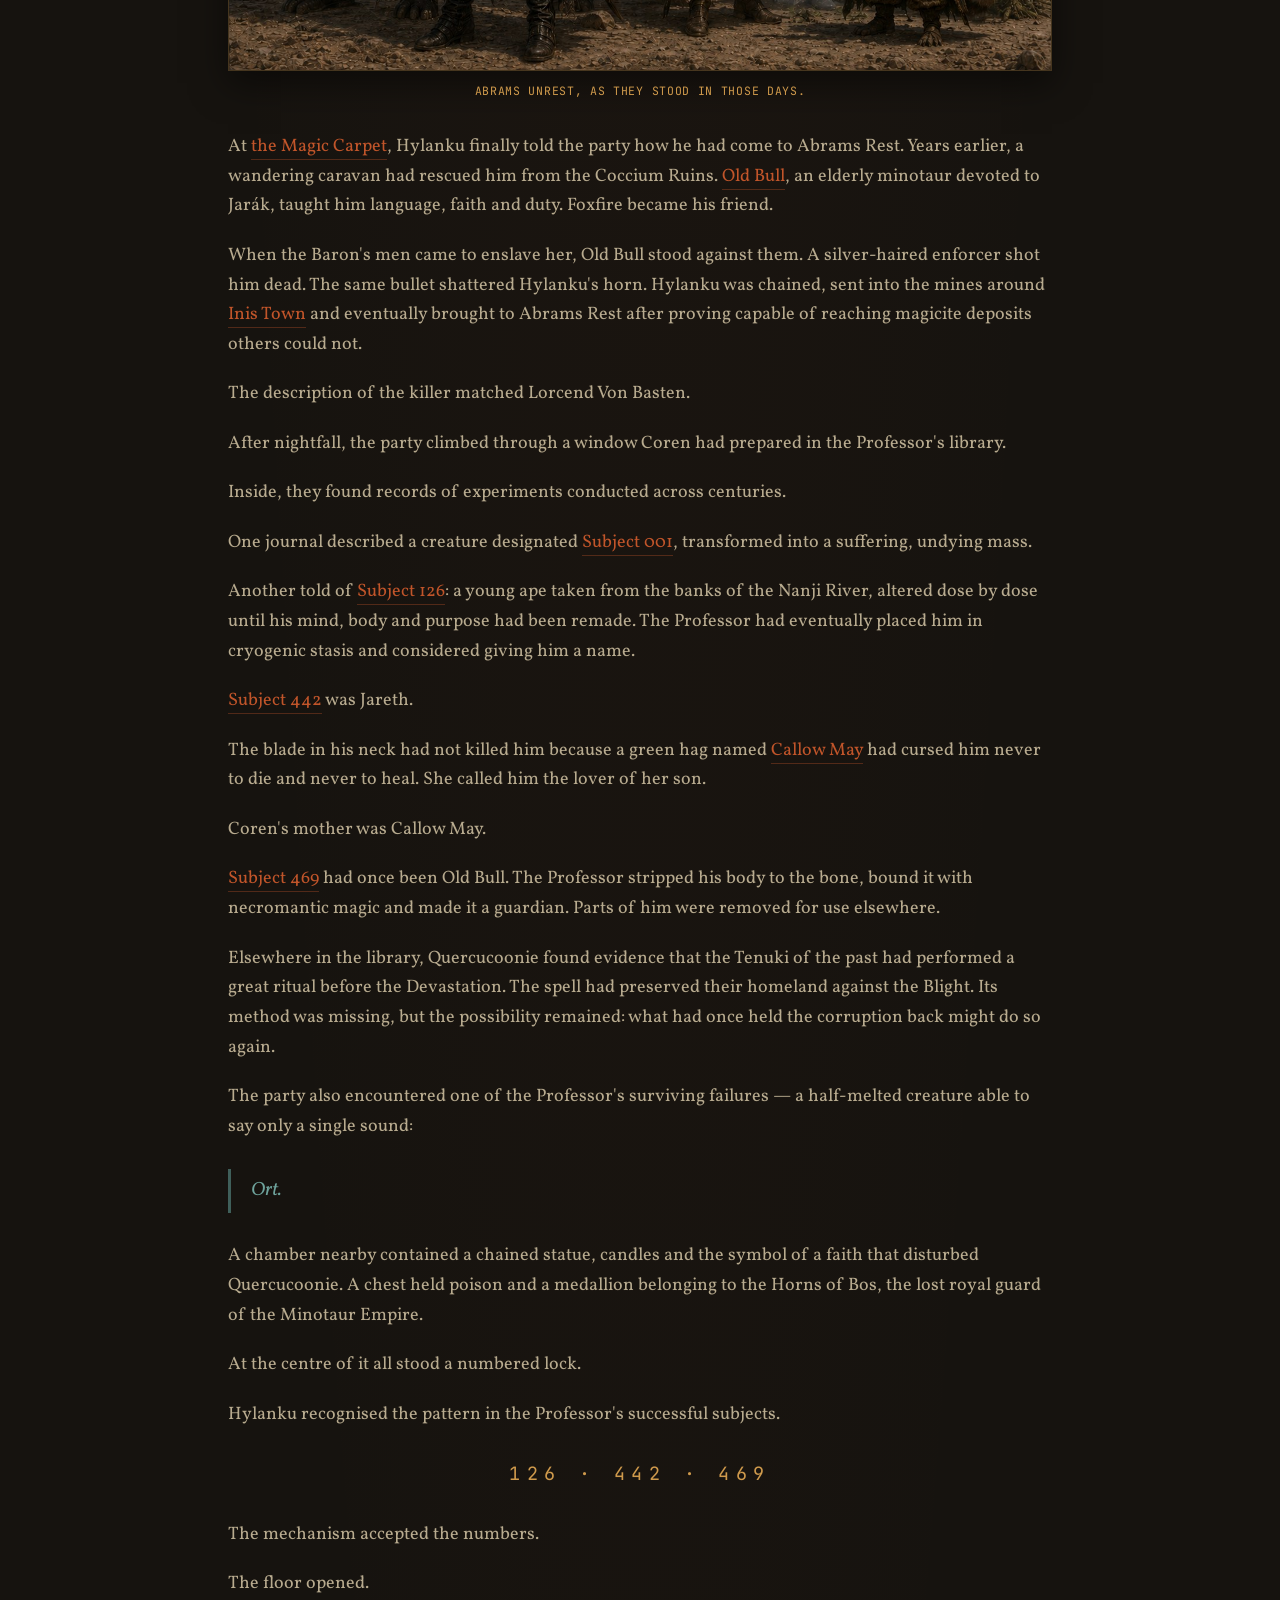
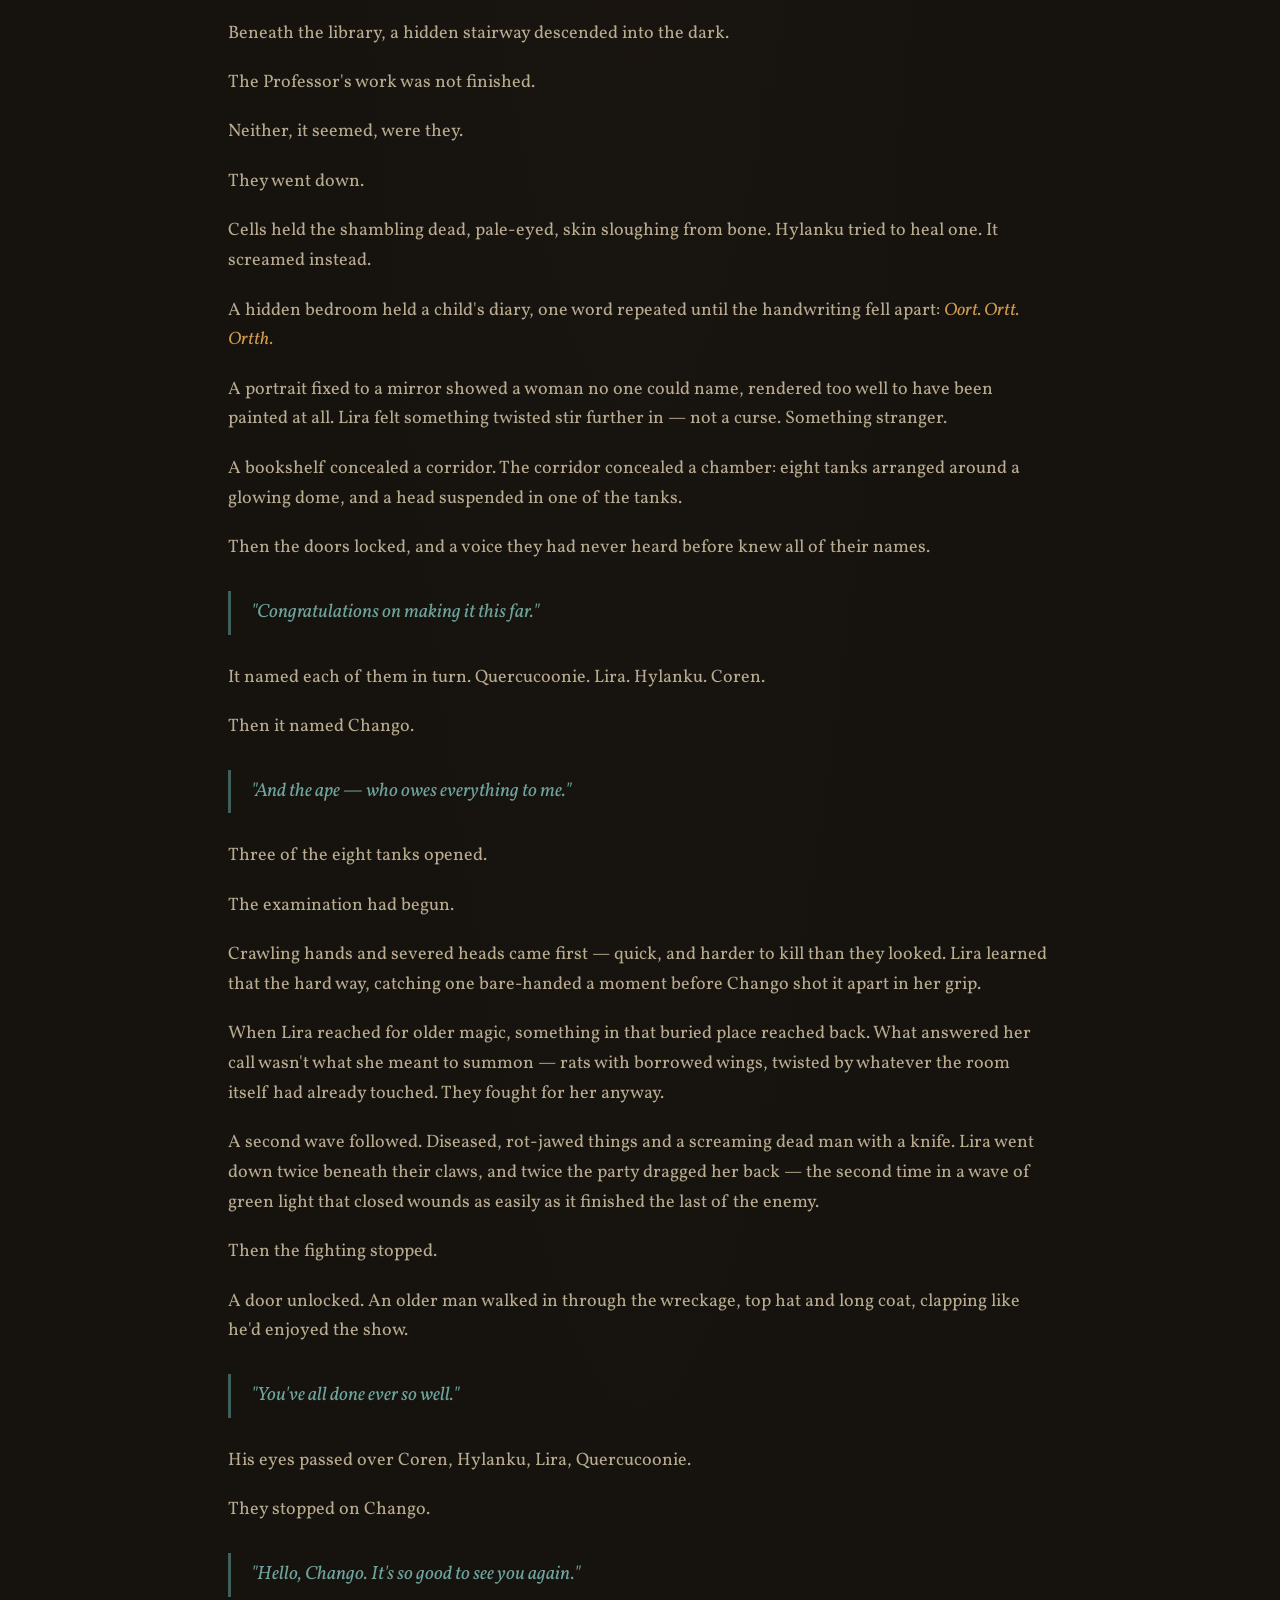
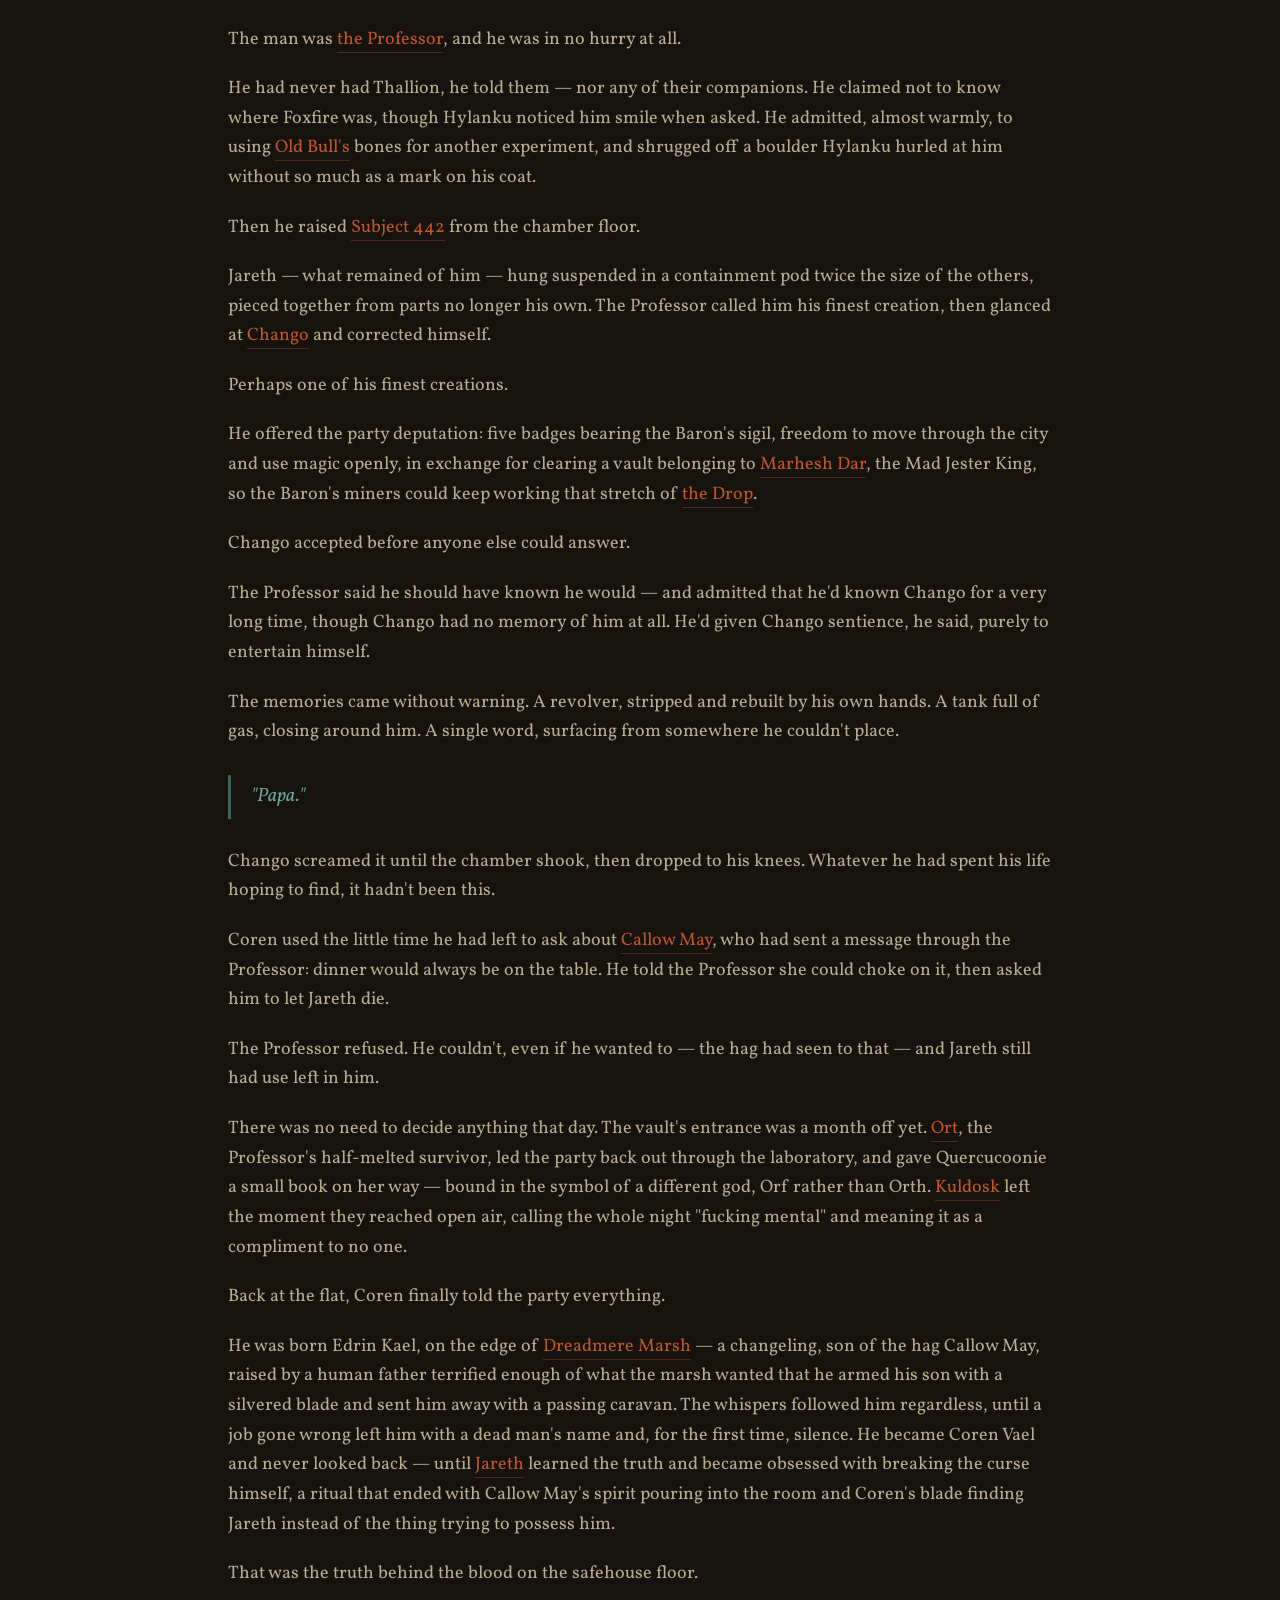
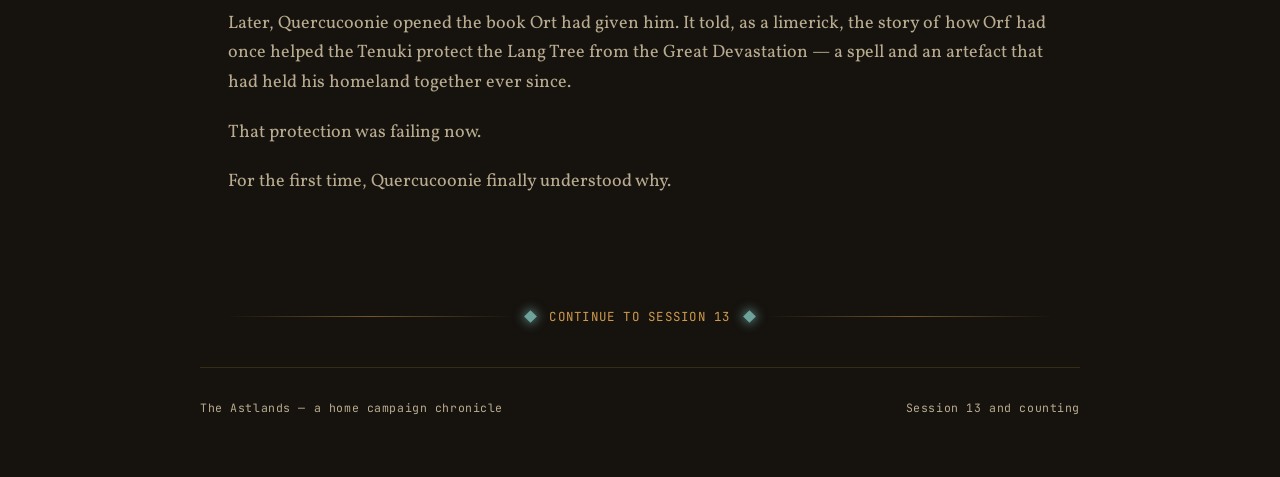
==== commit 97b01094: "Add files via upload" ====
--- a/index.html
+++ b/index.html
@@ -255,15 +255,55 @@
 
     <blockquote class="rider-quote">"Hello, Chango. It's so good to see you again."</blockquote>
 
+    <p>The man was <a href="npcs.html#npc-professor-godt">the Professor</a>, and he was in no hurry at all.</p>
+
+    <p>He had never had Thallion, he told them — nor any of their companions. He claimed not to know where Foxfire was, though Hylanku noticed him smile when asked. He admitted, almost warmly, to using <a href="npcs.html#npc-old-bull">Old Bull's</a> bones for another experiment, and shrugged off a boulder Hylanku hurled at him without so much as a mark on his coat.</p>
+
+    <p>Then he raised <a href="lore.html#subject-442">Subject 442</a> from the chamber floor.</p>
+
+    <p>Jareth — what remained of him — hung suspended in a containment pod twice the size of the others, pieced together from parts no longer his own. The Professor called him his finest creation, then glanced at <a href="party.html#pc-chango">Chango</a> and corrected himself.</p>
+
+    <p>Perhaps one of his finest creations.</p>
+
+    <p>He offered the party deputation: five badges bearing the Baron's sigil, freedom to move through the city and use magic openly, in exchange for clearing a vault belonging to <a href="lore.html#lore-marhesh-dar">Marhesh Dar</a>, the Mad Jester King, so the Baron's miners could keep working that stretch of <a href="world.html#loc-drop">the Drop</a>.</p>
+
+    <p>Chango accepted before anyone else could answer.</p>
+
+    <p>The Professor said he should have known he would — and admitted that he'd known Chango for a very long time, though Chango had no memory of him at all. He'd given Chango sentience, he said, purely to entertain himself.</p>
+
+    <p>The memories came without warning. A revolver, stripped and rebuilt by his own hands. A tank full of gas, closing around him. A single word, surfacing from somewhere he couldn't place.</p>
+
+    <blockquote class="rider-quote">"Papa."</blockquote>
+
+    <p>Chango screamed it until the chamber shook, then dropped to his knees. Whatever he had spent his life hoping to find, it hadn't been this.</p>
+
+    <p>Coren used the little time he had left to ask about <a href="npcs.html#npc-callow-may">Callow May</a>, who had sent a message through the Professor: dinner would always be on the table. He told the Professor she could choke on it, then asked him to let Jareth die.</p>
+
+    <p>The Professor refused. He couldn't, even if he wanted to — the hag had seen to that — and Jareth still had use left in him.</p>
+
+    <p>There was no need to decide anything that day. The vault's entrance was a month off yet. <a href="npcs.html#npc-ort">Ort</a>, the Professor's half-melted survivor, led the party back out through the laboratory, and gave Quercucoonie a small book on her way — bound in the symbol of a different god, Orf rather than Orth. <a href="npcs.html#npc-kuldosk">Kuldosk</a> left the moment they reached open air, calling the whole night "fucking mental" and meaning it as a compliment to no one.</p>
+
+    <p>Back at the flat, Coren finally told the party everything.</p>
+
+    <p>He was born Edrin Kael, on the edge of <a href="world.html#loc-dreadmere-marsh">Dreadmere Marsh</a> — a changeling, son of the hag Callow May, raised by a human father terrified enough of what the marsh wanted that he armed his son with a silvered blade and sent him away with a passing caravan. The whispers followed him regardless, until a job gone wrong left him with a dead man's name and, for the first time, silence. He became Coren Vael and never looked back — until <a href="npcs.html#npc-jareth">Jareth</a> learned the truth and became obsessed with breaking the curse himself, a ritual that ended with Callow May's spirit pouring into the room and Coren's blade finding Jareth instead of the thing trying to possess him.</p>
+
+    <p>That was the truth behind the blood on the safehouse floor.</p>
+
+    <p>Later, Quercucoonie opened the book Ort had given him. It told, as a limerick, the story of how Orf had once helped the Tenuki protect the Lang Tree from the Great Devastation — a spell and an artefact that had held his homeland together ever since.</p>
+
+    <p>That protection was failing now.</p>
+
+    <p>For the first time, Quercucoonie finally understood why.</p>
+
   </section>
 
-  <div class="divider"><div class="gem"></div><a href="sessions.html#session-12" style="color:var(--brass); font-family:var(--font-mono); font-size:0.78rem; letter-spacing:0.1em; text-transform:uppercase; text-decoration:none;">Continue to Session 12</a><div class="gem"></div></div>
+  <div class="divider"><div class="gem"></div><a href="sessions.html#session-13" style="color:var(--brass); font-family:var(--font-mono); font-size:0.78rem; letter-spacing:0.1em; text-transform:uppercase; text-decoration:none;">Continue to Session 13</a><div class="gem"></div></div>
 
 </main>
 
 <footer class="site-footer wrap">
   <span>The Astlands — a home campaign chronicle</span>
-  <span>Session 12 and counting</span>
+  <span>Session 13 and counting</span>
 </footer>
 
 <a href="#page-top" class="back-to-top" aria-label="Back to top">&#8593; TOP</a>
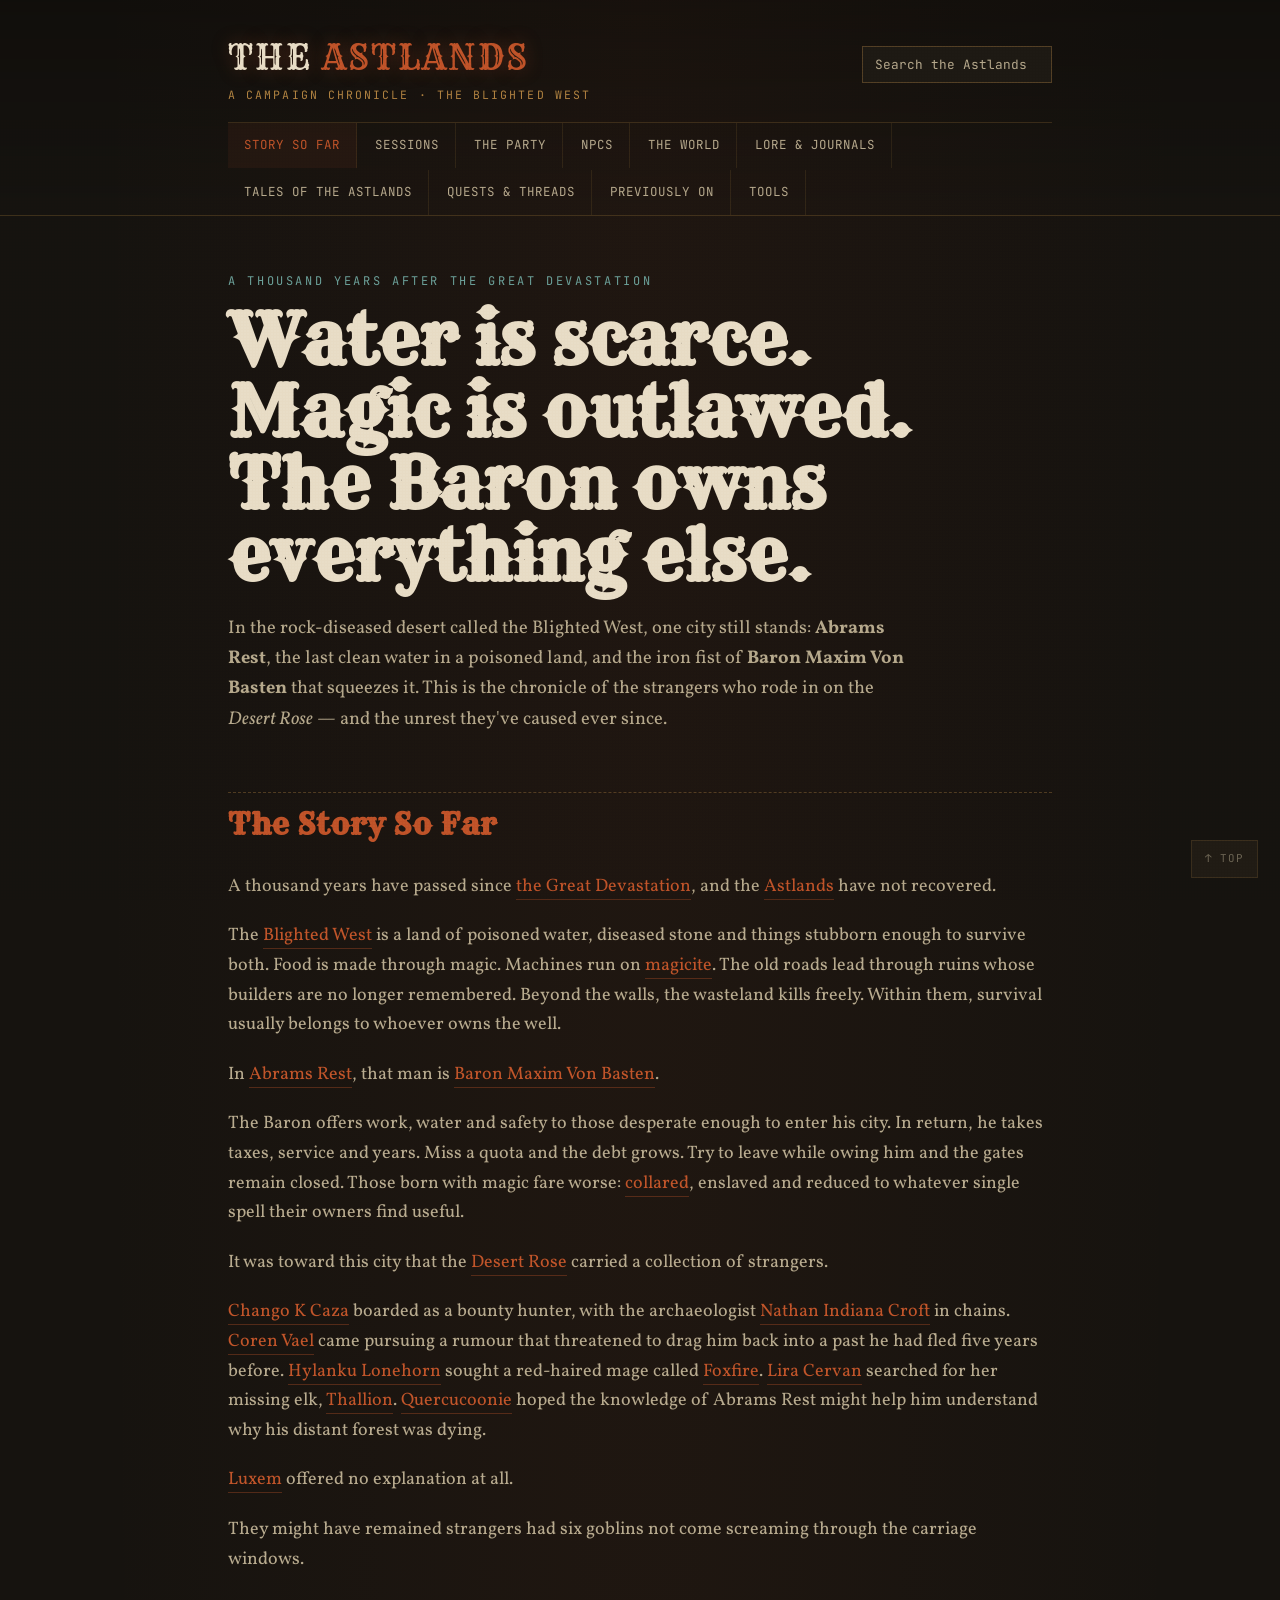
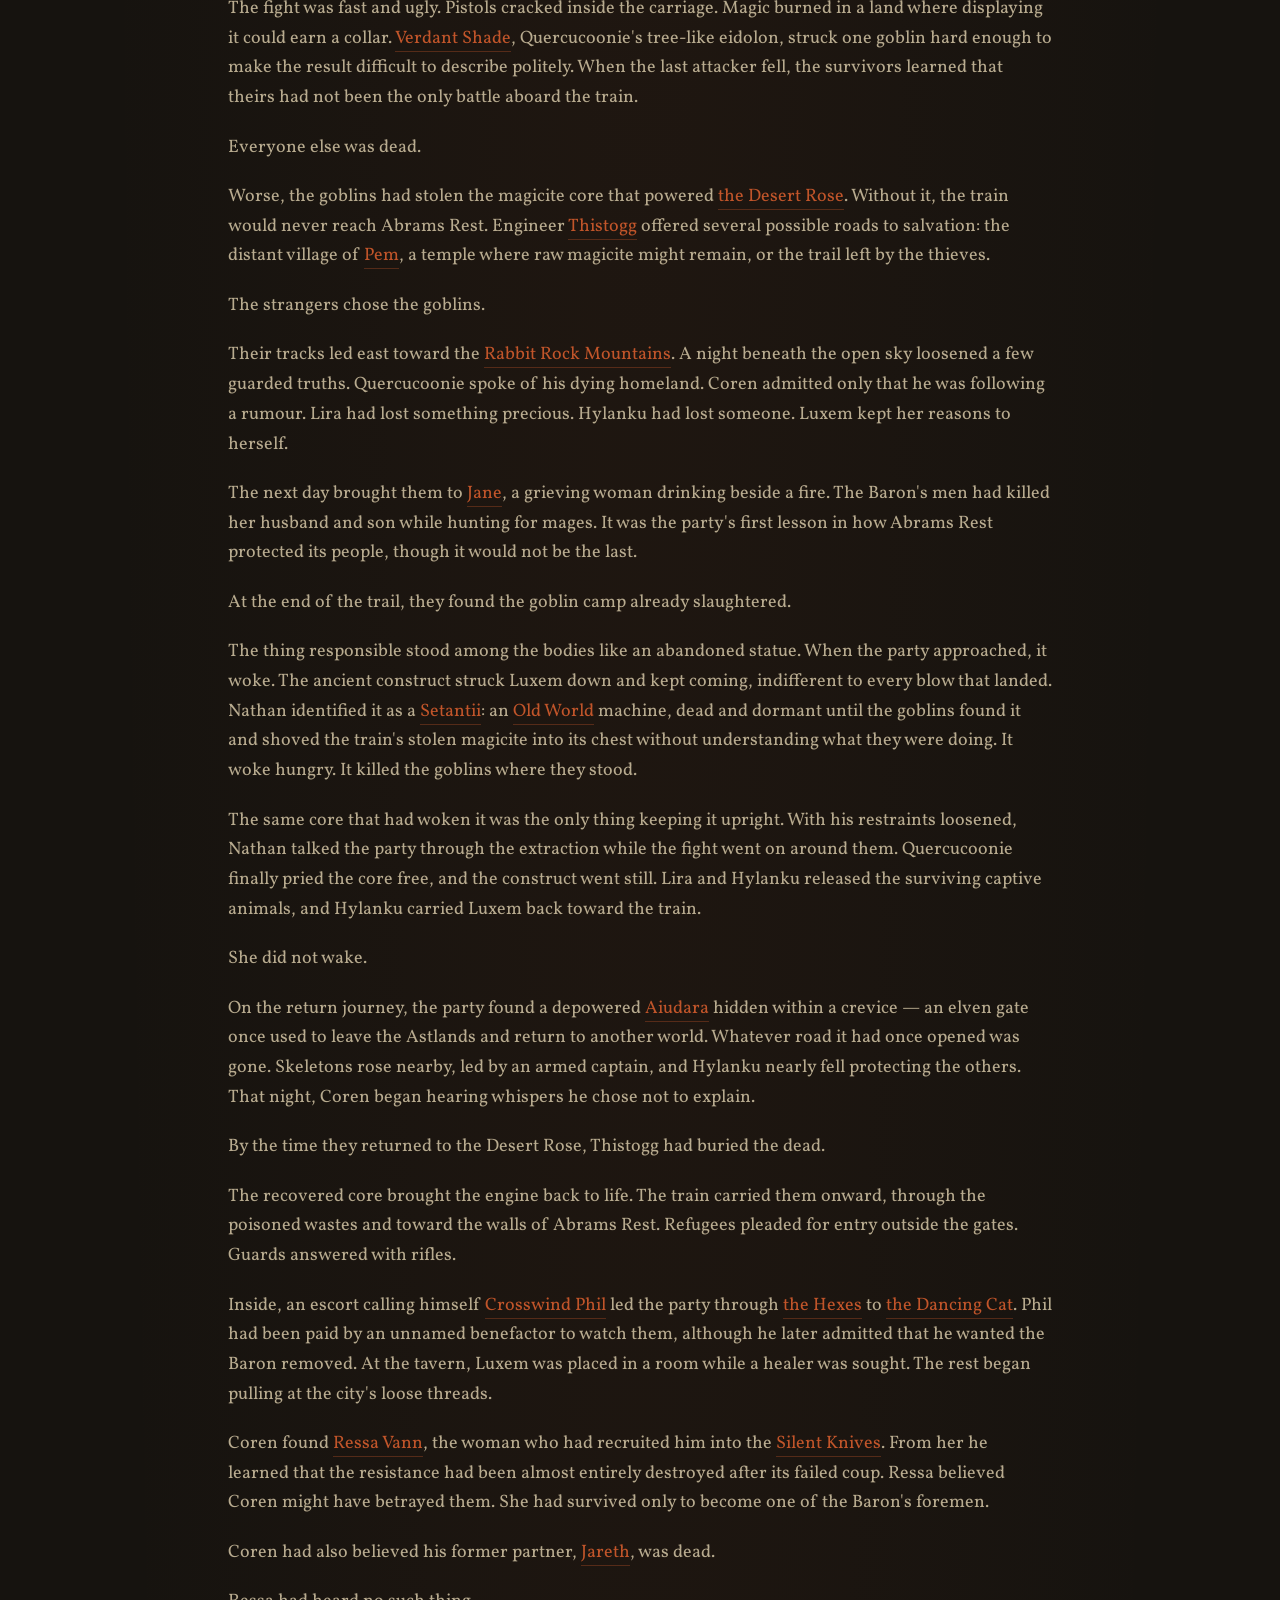
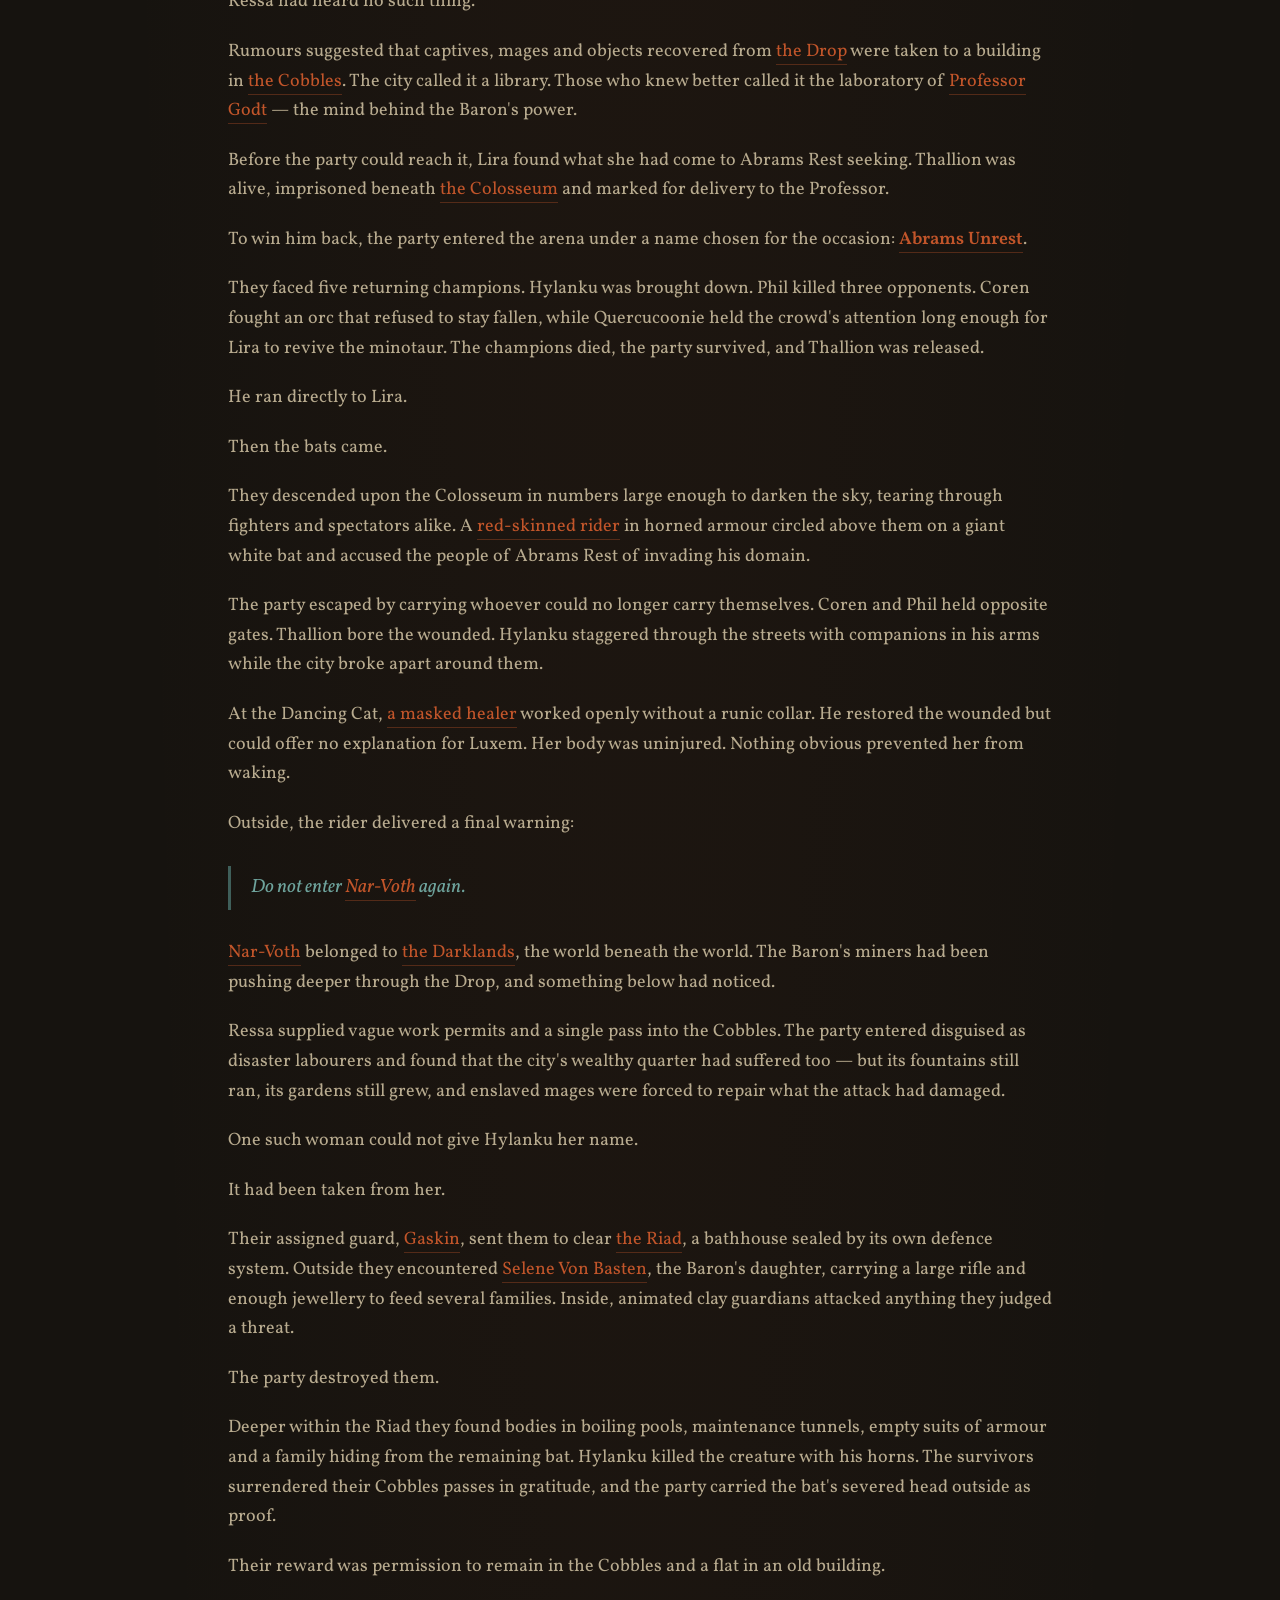
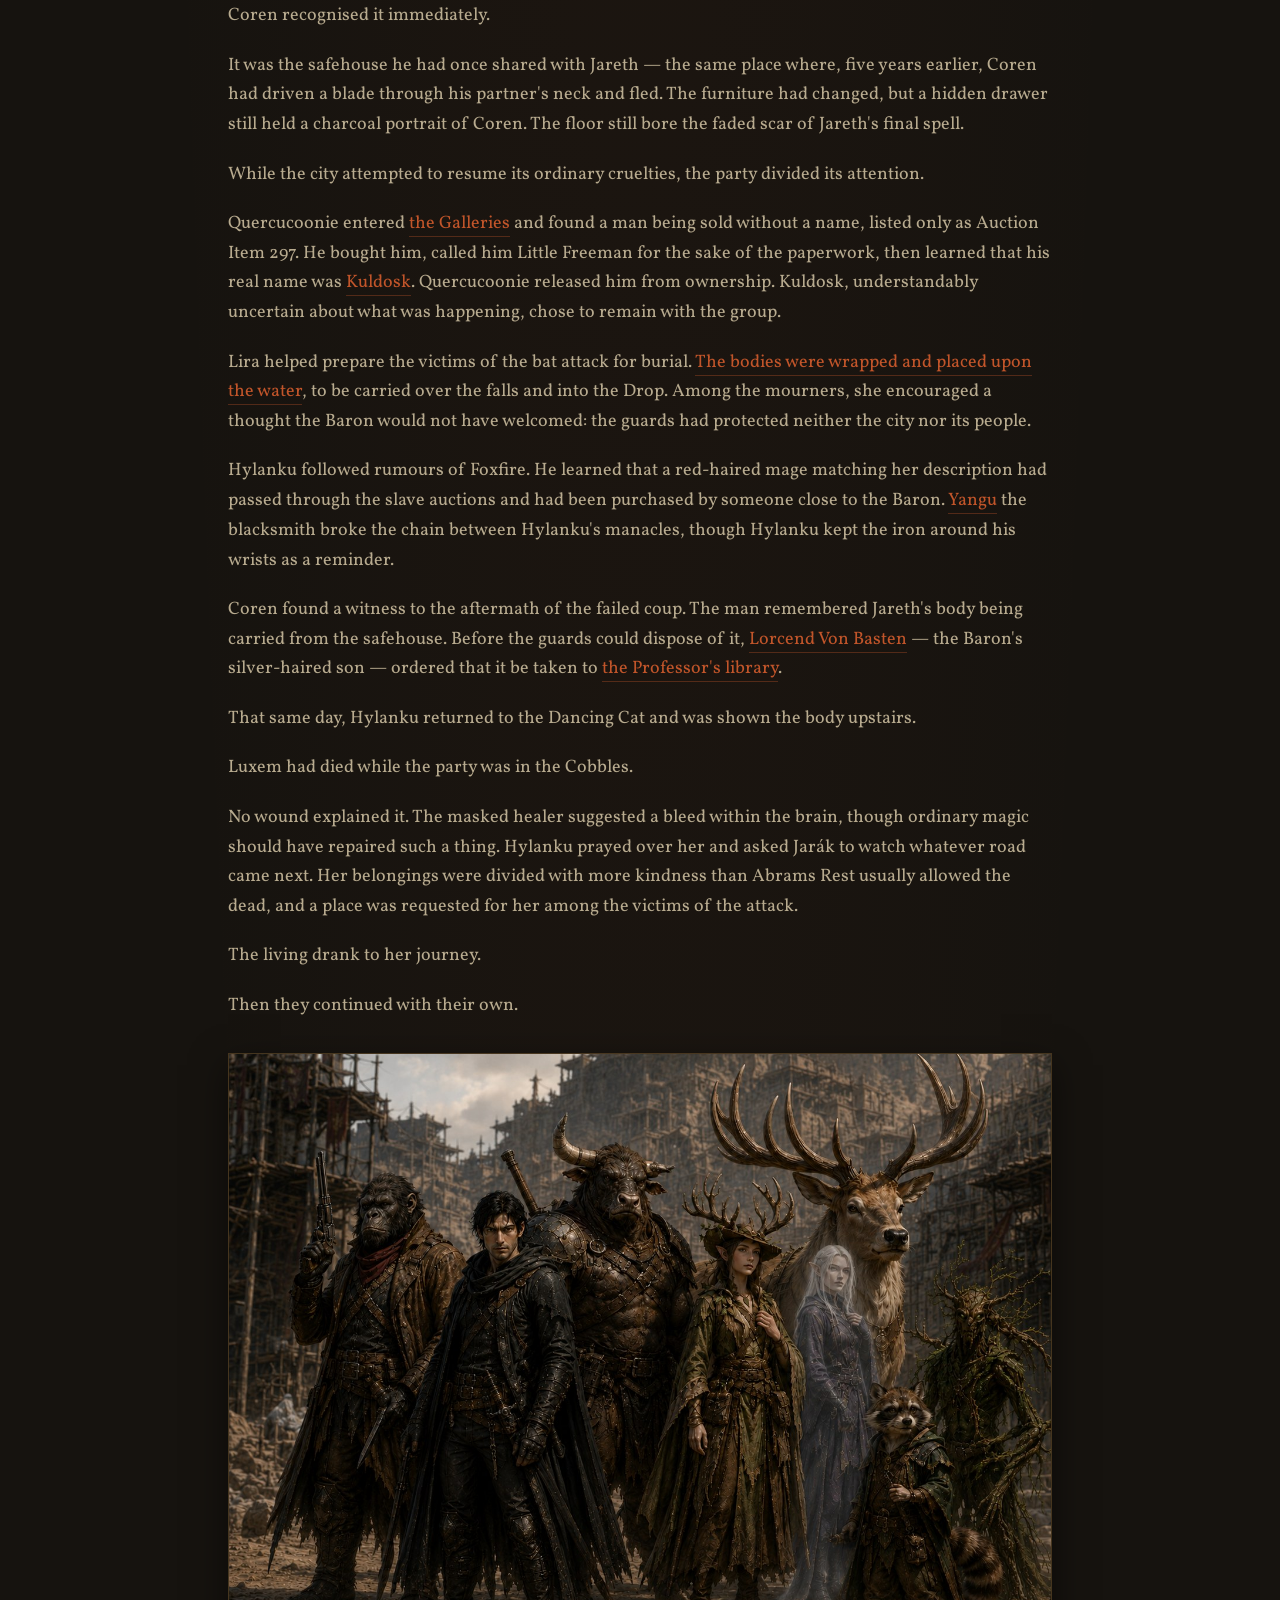
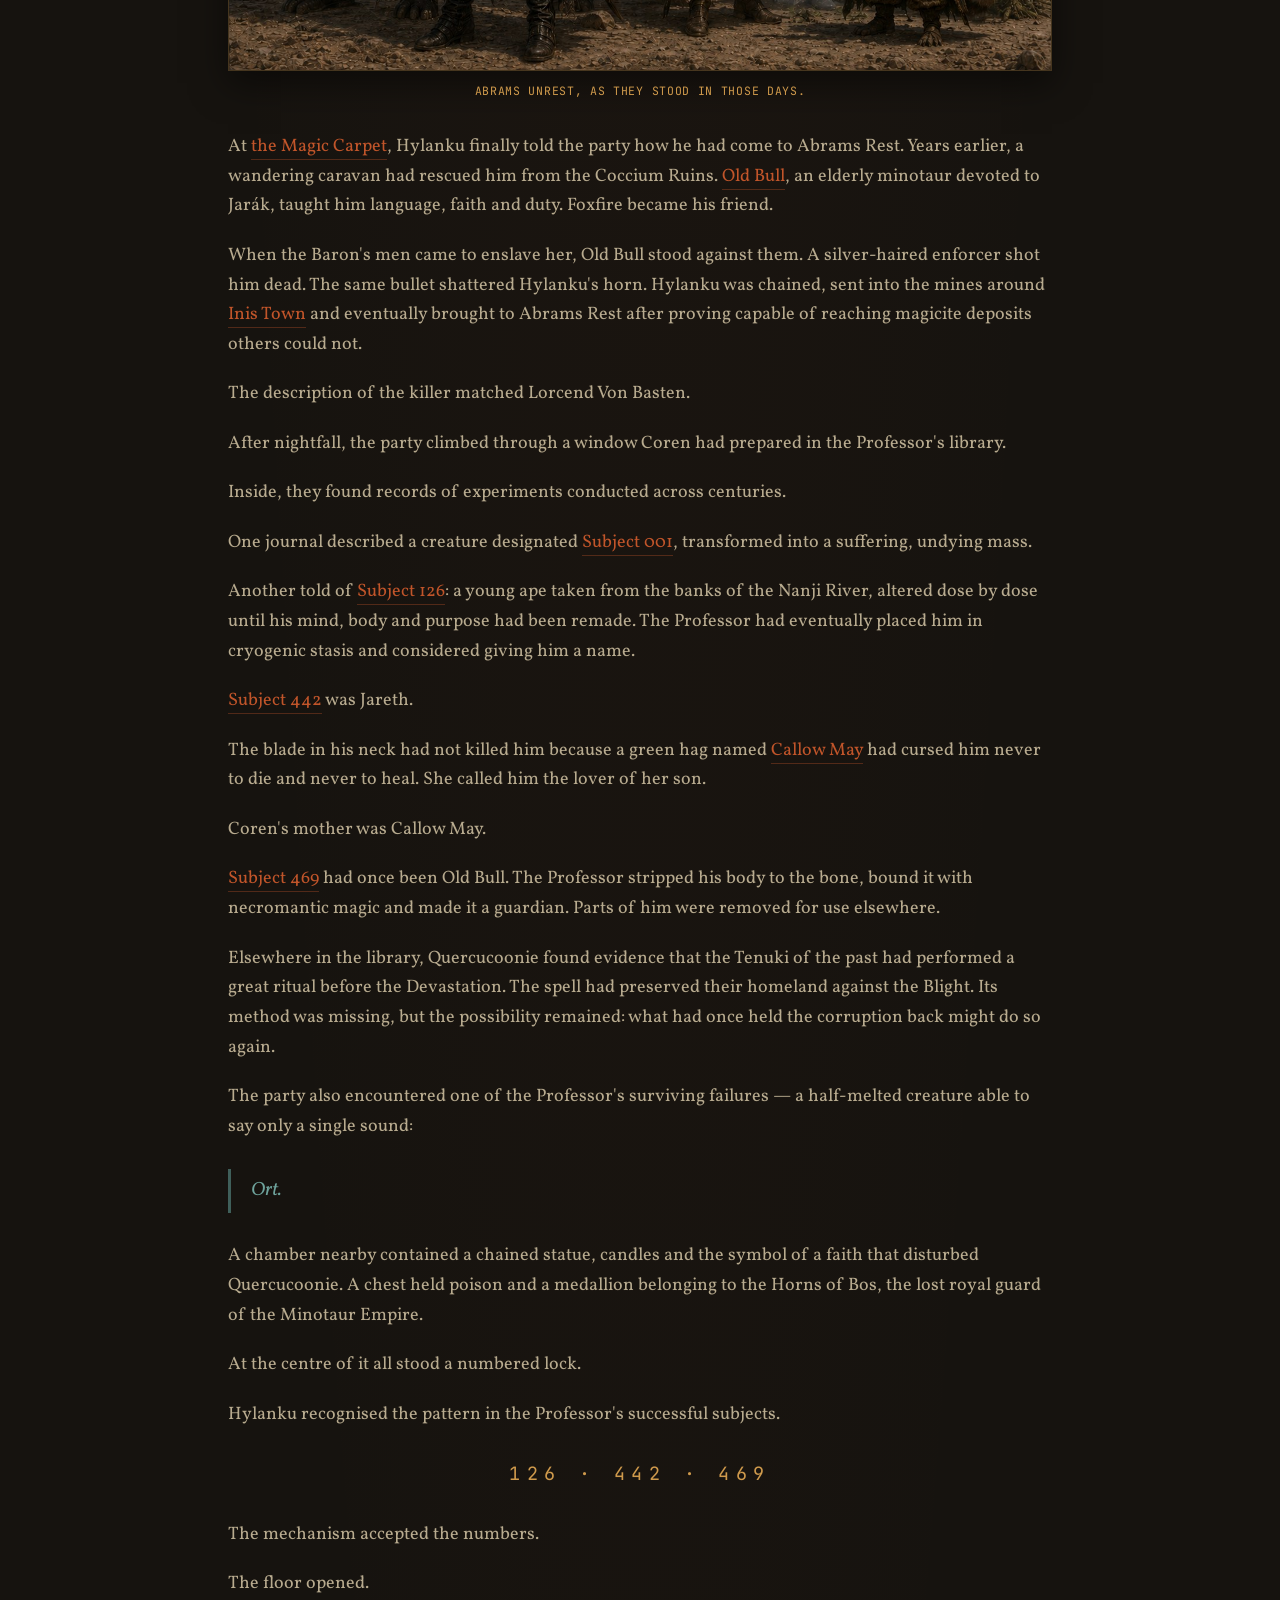
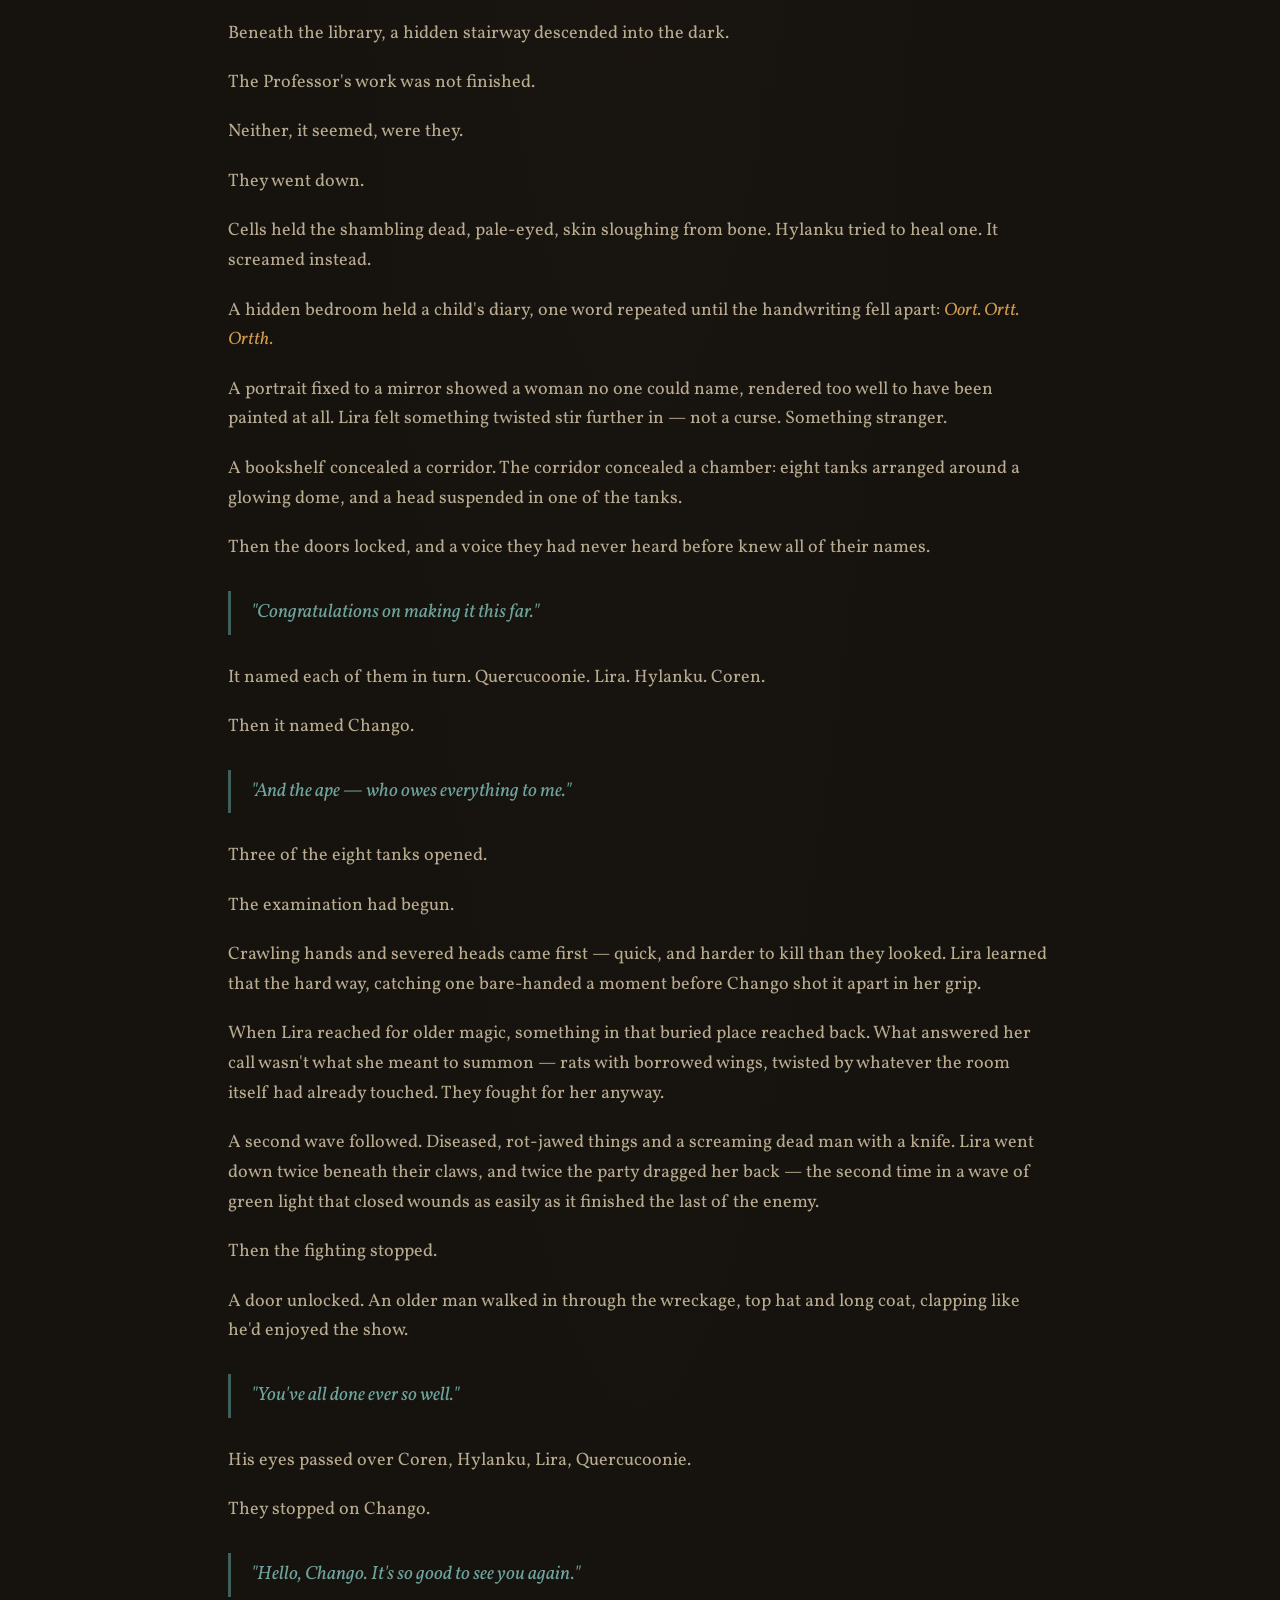
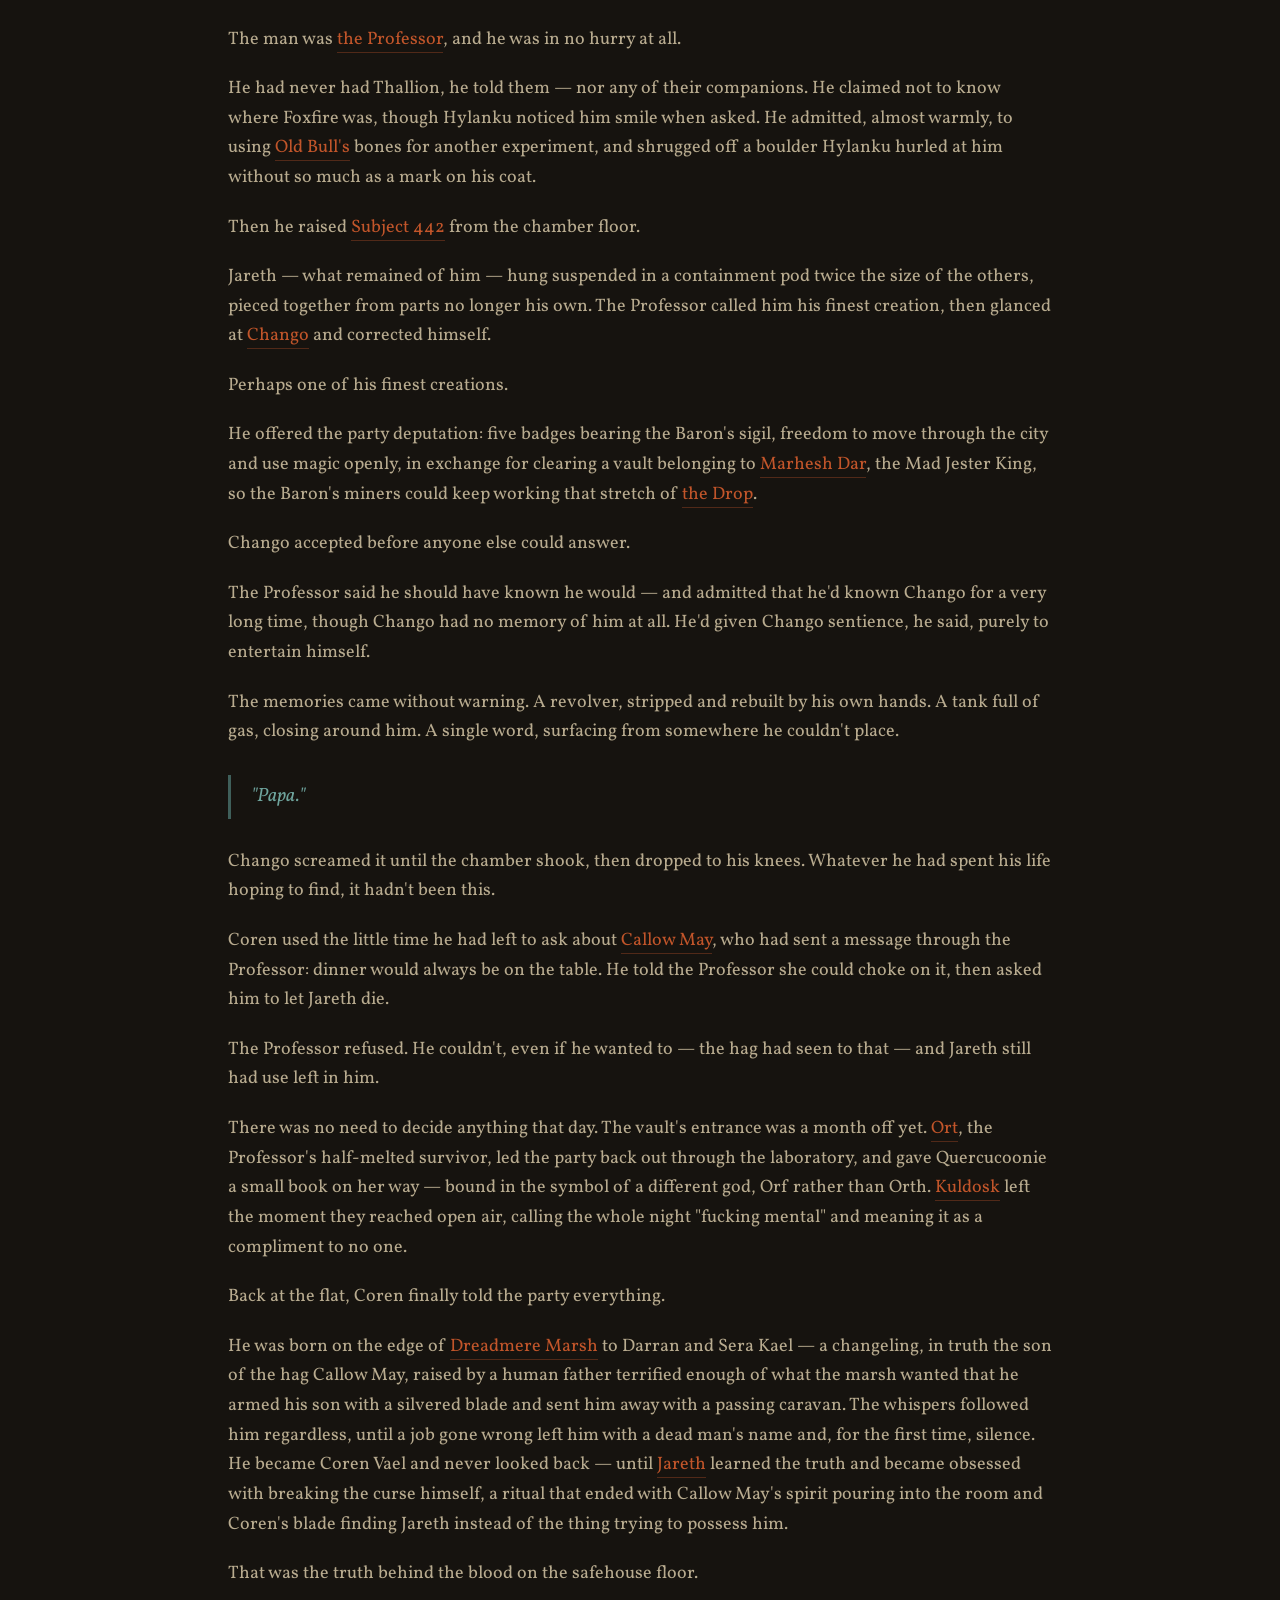
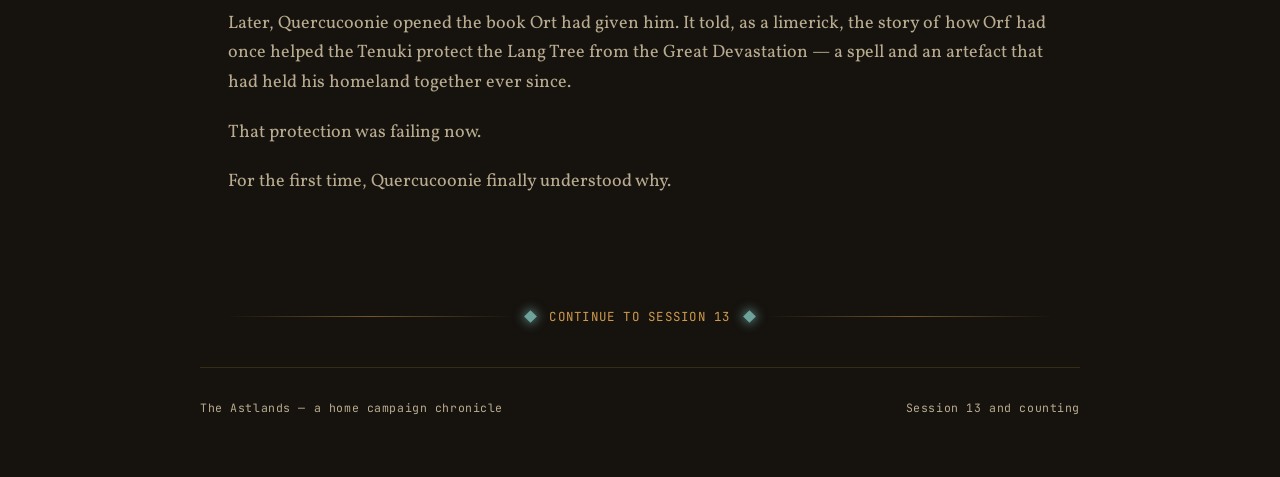
==== commit 417845d6: "Add files via upload" ====
--- a/index.html
+++ b/index.html
@@ -285,7 +285,7 @@
 
     <p>Back at the flat, Coren finally told the party everything.</p>
 
-    <p>He was born Edrin Kael, on the edge of <a href="world.html#loc-dreadmere-marsh">Dreadmere Marsh</a> — a changeling, son of the hag Callow May, raised by a human father terrified enough of what the marsh wanted that he armed his son with a silvered blade and sent him away with a passing caravan. The whispers followed him regardless, until a job gone wrong left him with a dead man's name and, for the first time, silence. He became Coren Vael and never looked back — until <a href="npcs.html#npc-jareth">Jareth</a> learned the truth and became obsessed with breaking the curse himself, a ritual that ended with Callow May's spirit pouring into the room and Coren's blade finding Jareth instead of the thing trying to possess him.</p>
+    <p>He was born on the edge of <a href="world.html#loc-dreadmere-marsh">Dreadmere Marsh</a> to Darran and Sera Kael — a changeling, in truth the son of the hag Callow May, raised by a human father terrified enough of what the marsh wanted that he armed his son with a silvered blade and sent him away with a passing caravan. The whispers followed him regardless, until a job gone wrong left him with a dead man's name and, for the first time, silence. He became Coren Vael and never looked back — until <a href="npcs.html#npc-jareth">Jareth</a> learned the truth and became obsessed with breaking the curse himself, a ritual that ended with Callow May's spirit pouring into the room and Coren's blade finding Jareth instead of the thing trying to possess him.</p>
 
     <p>That was the truth behind the blood on the safehouse floor.</p>
 
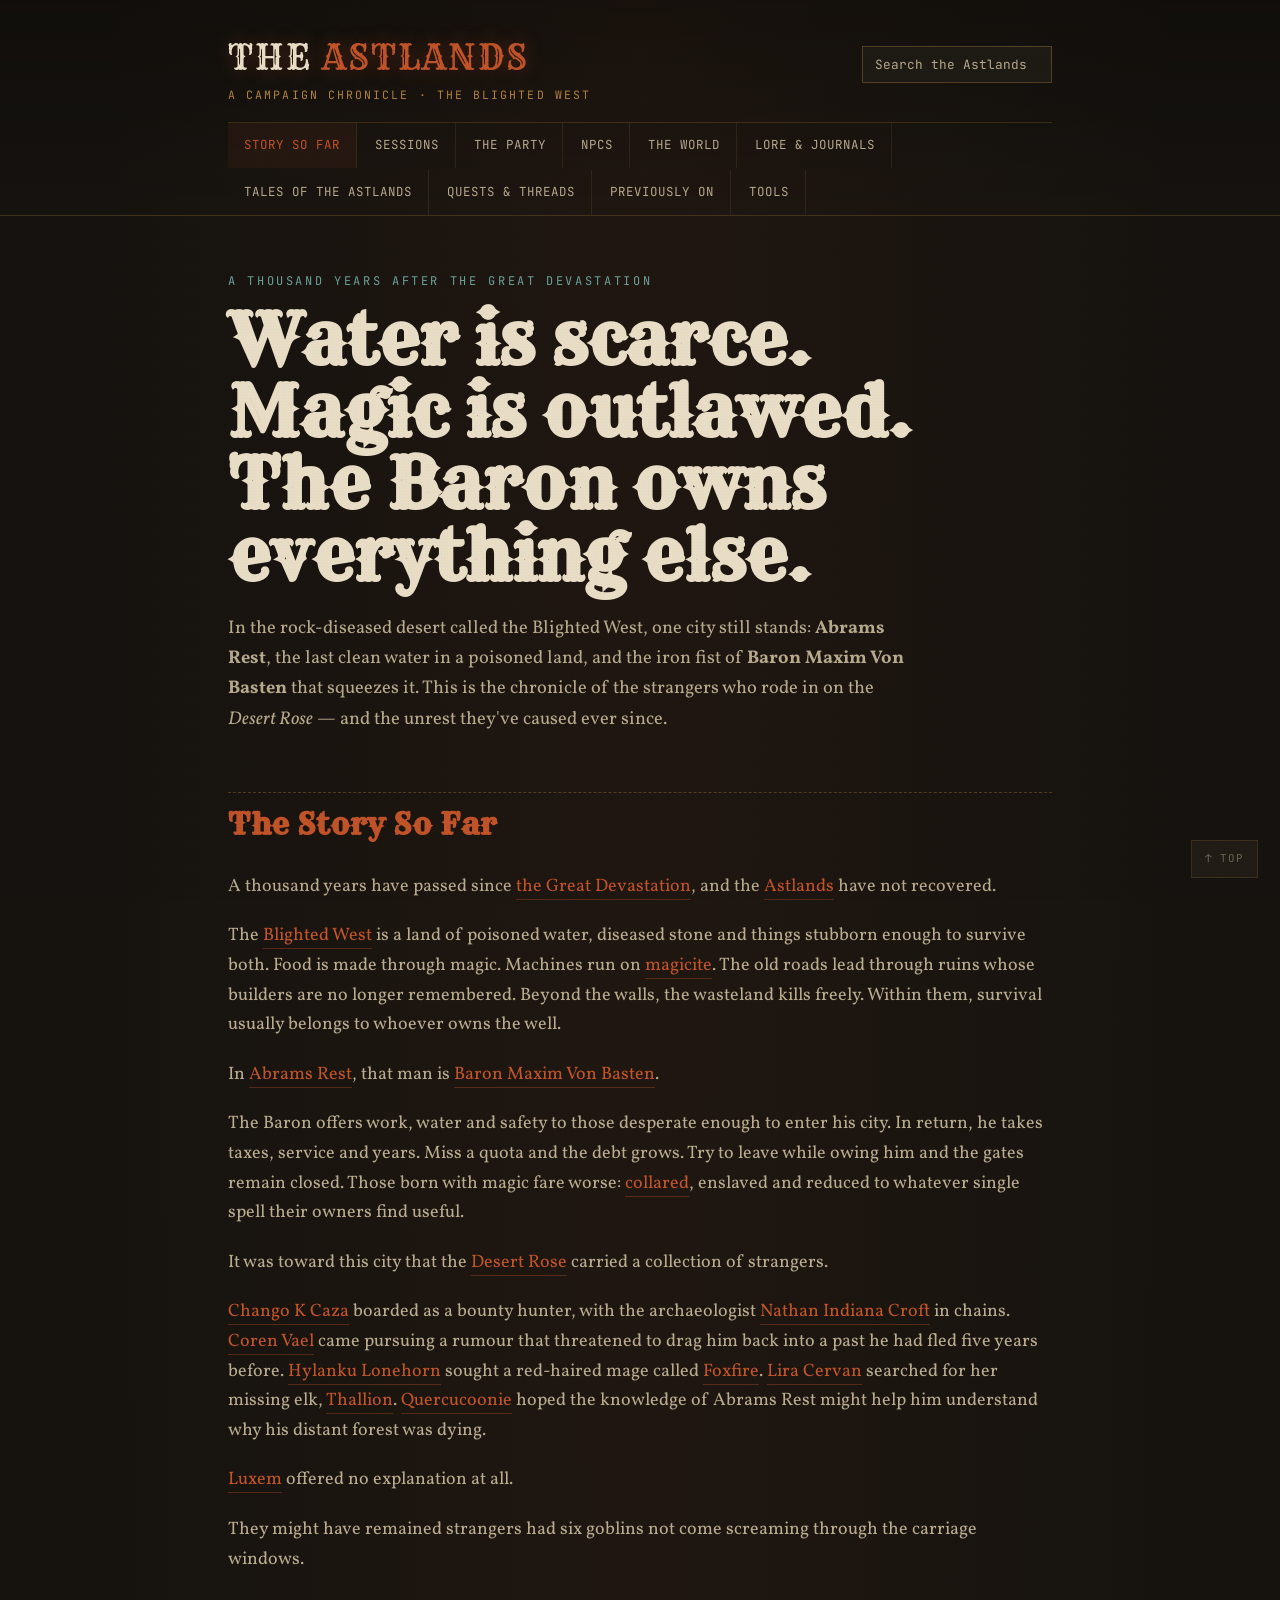
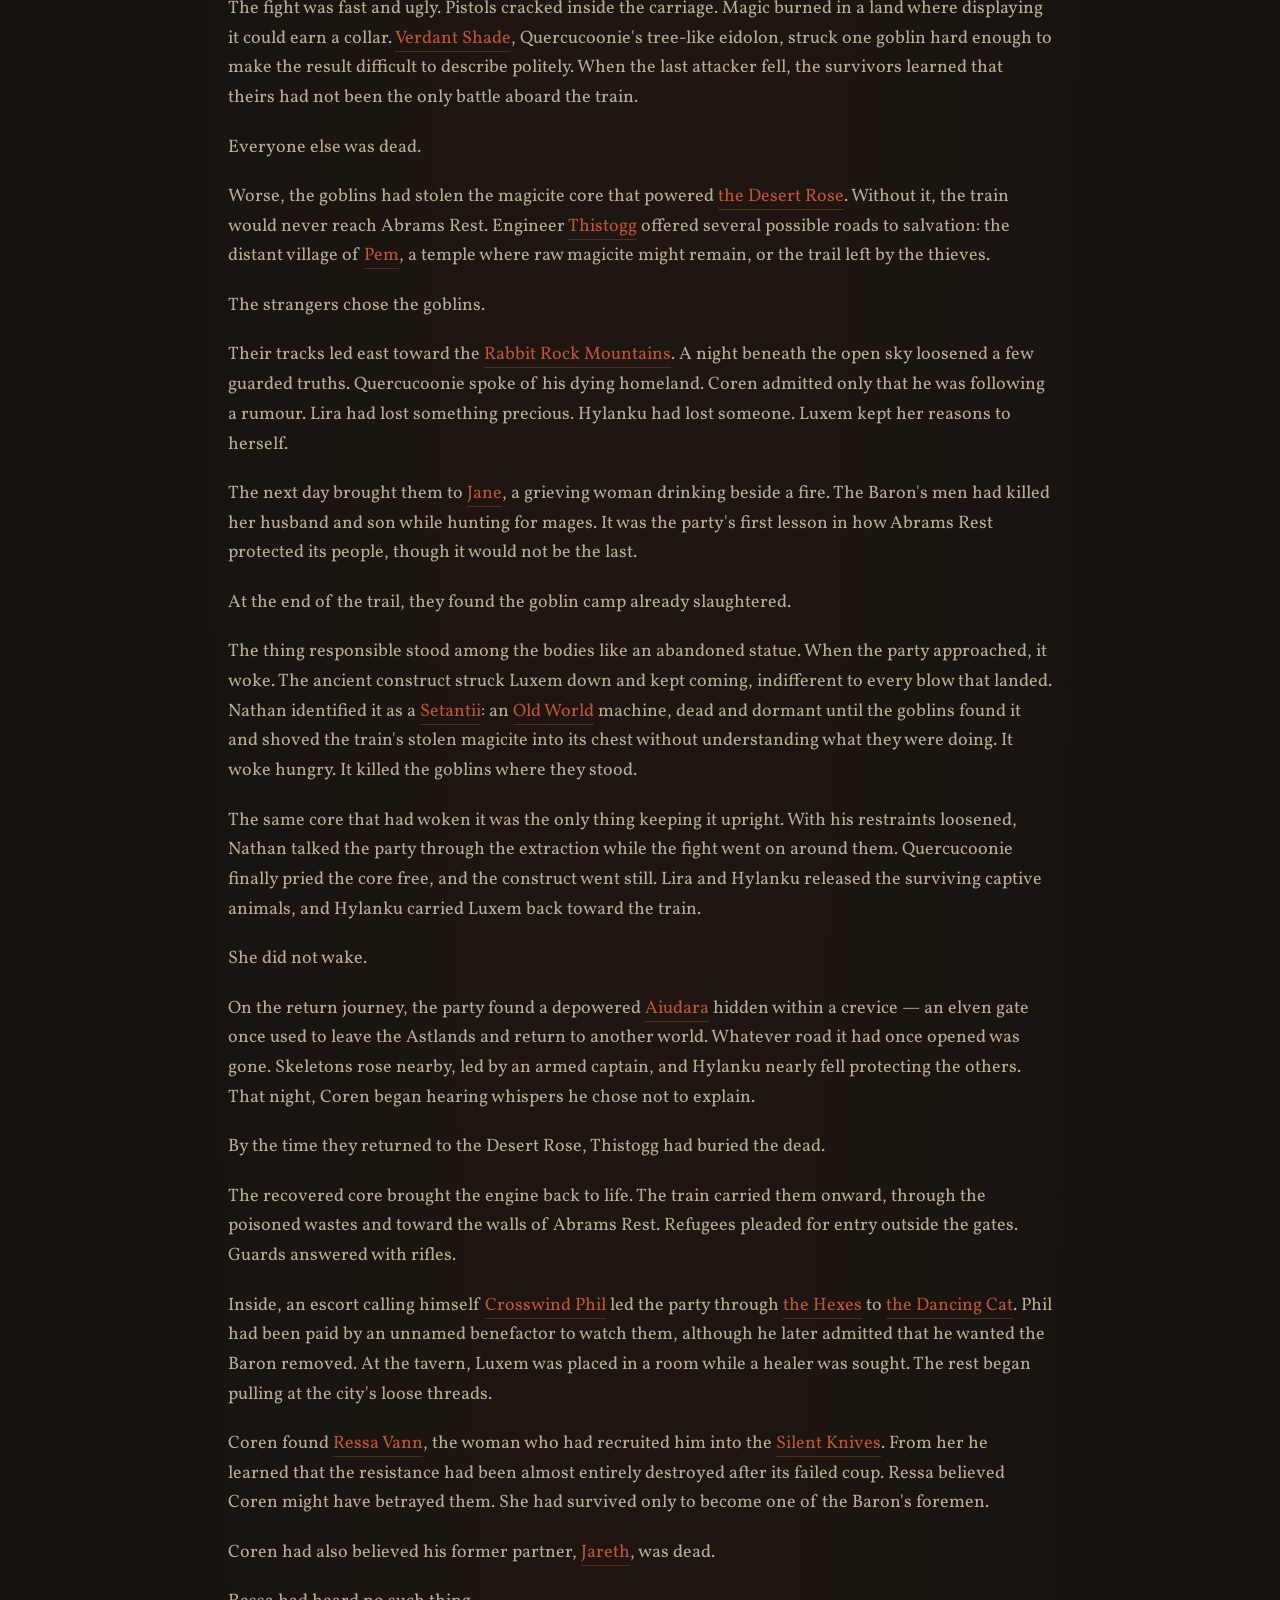
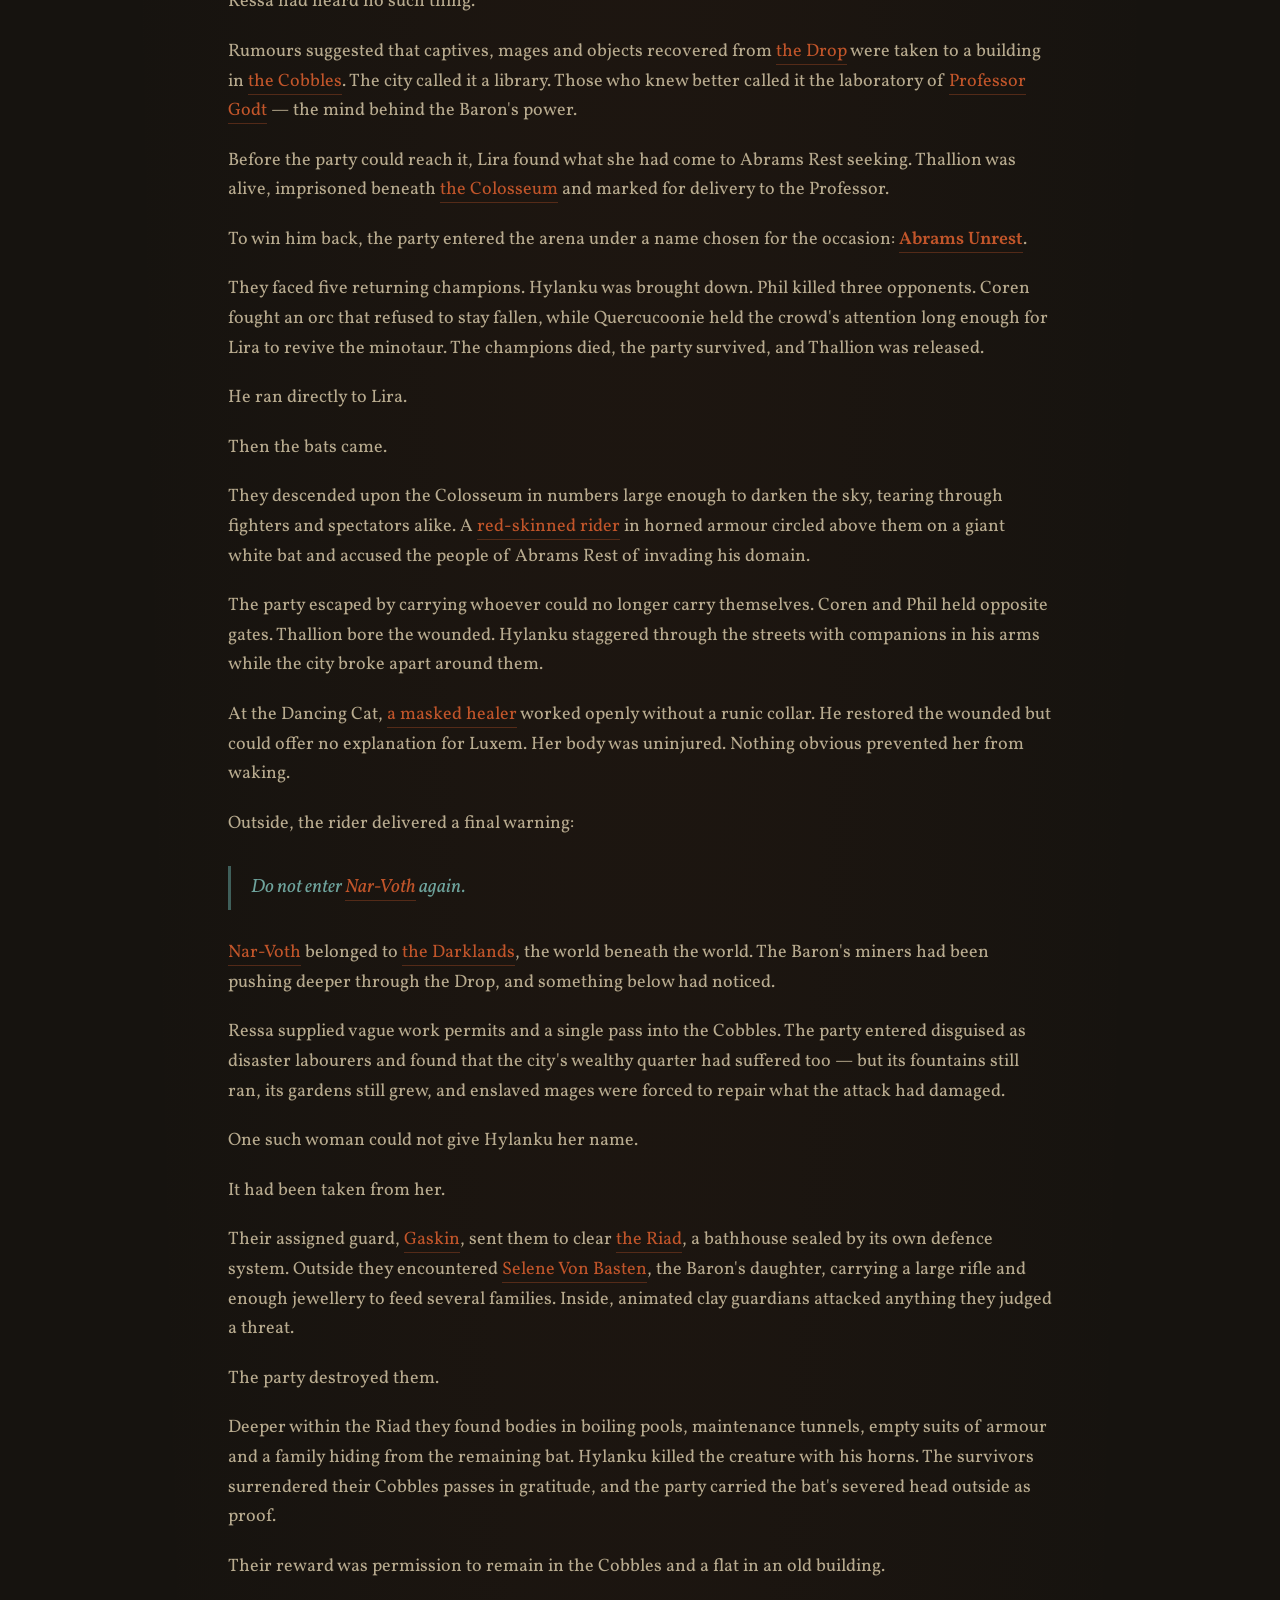
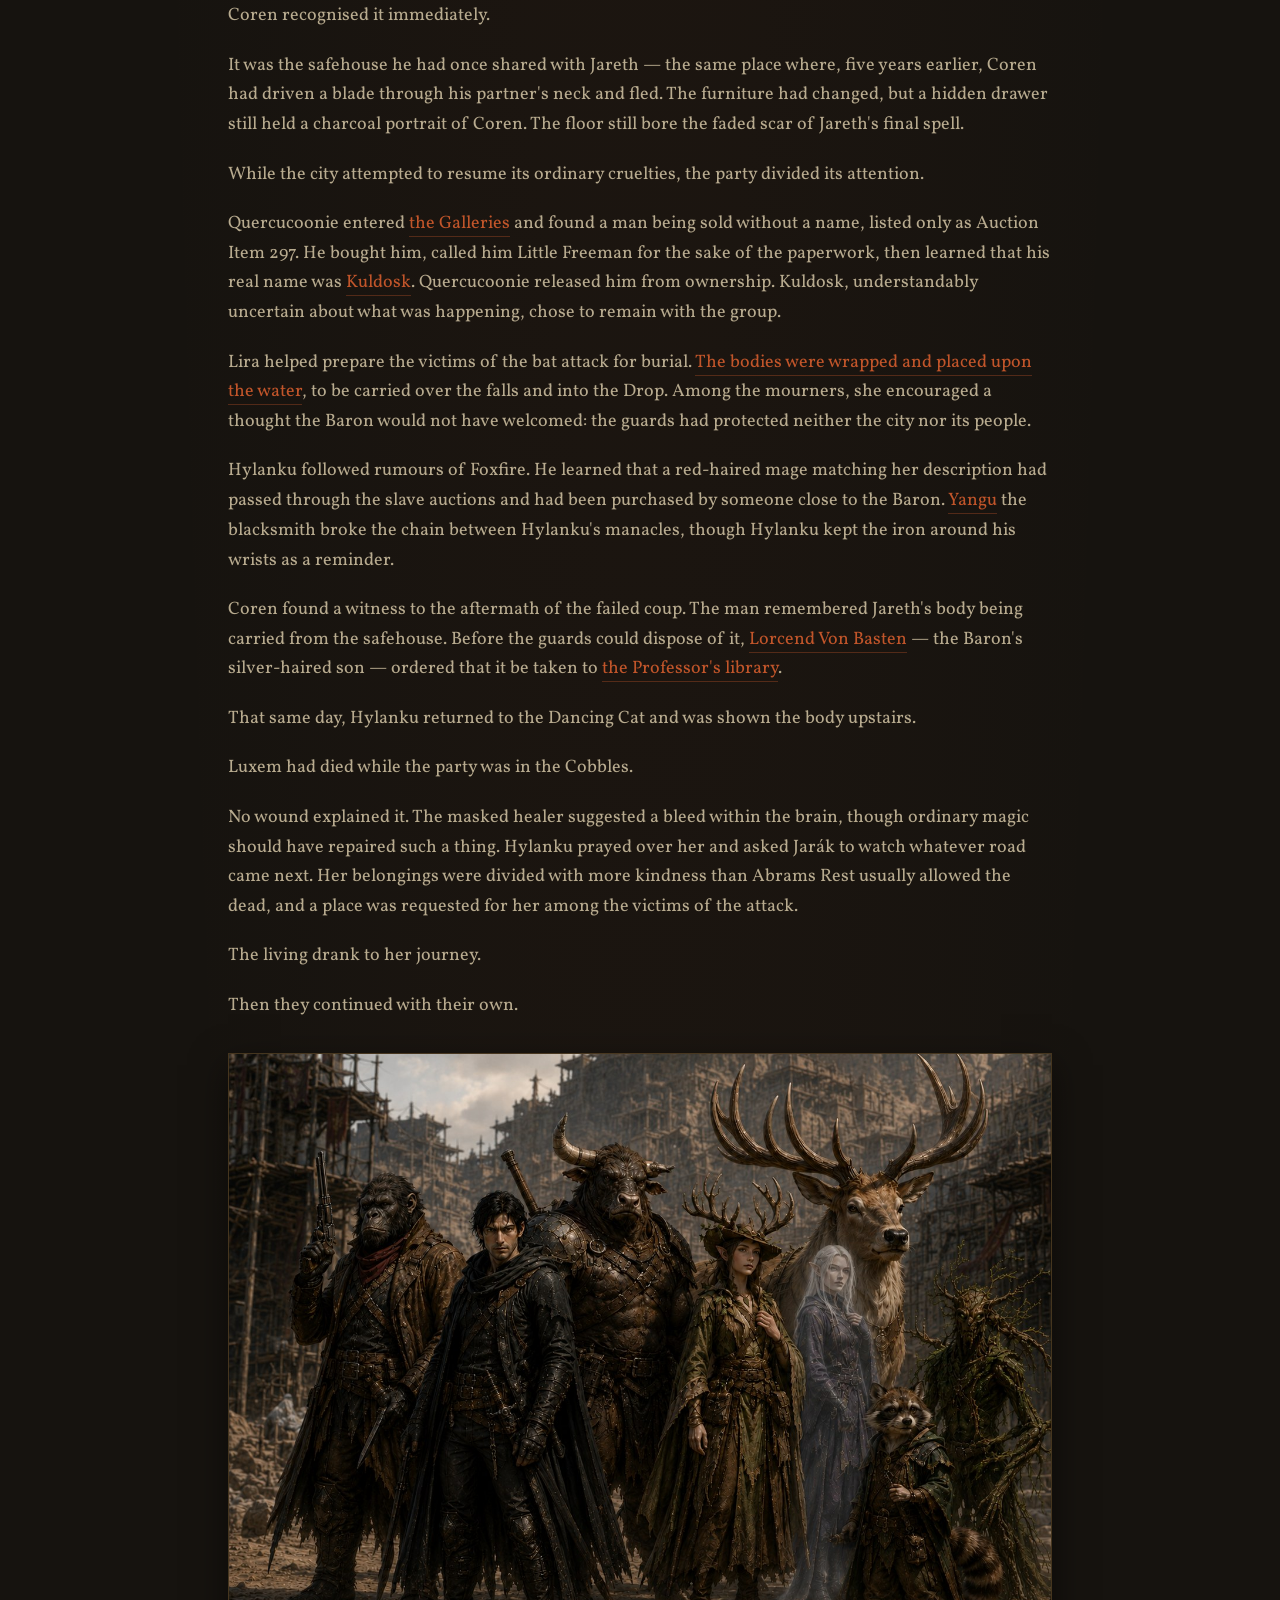
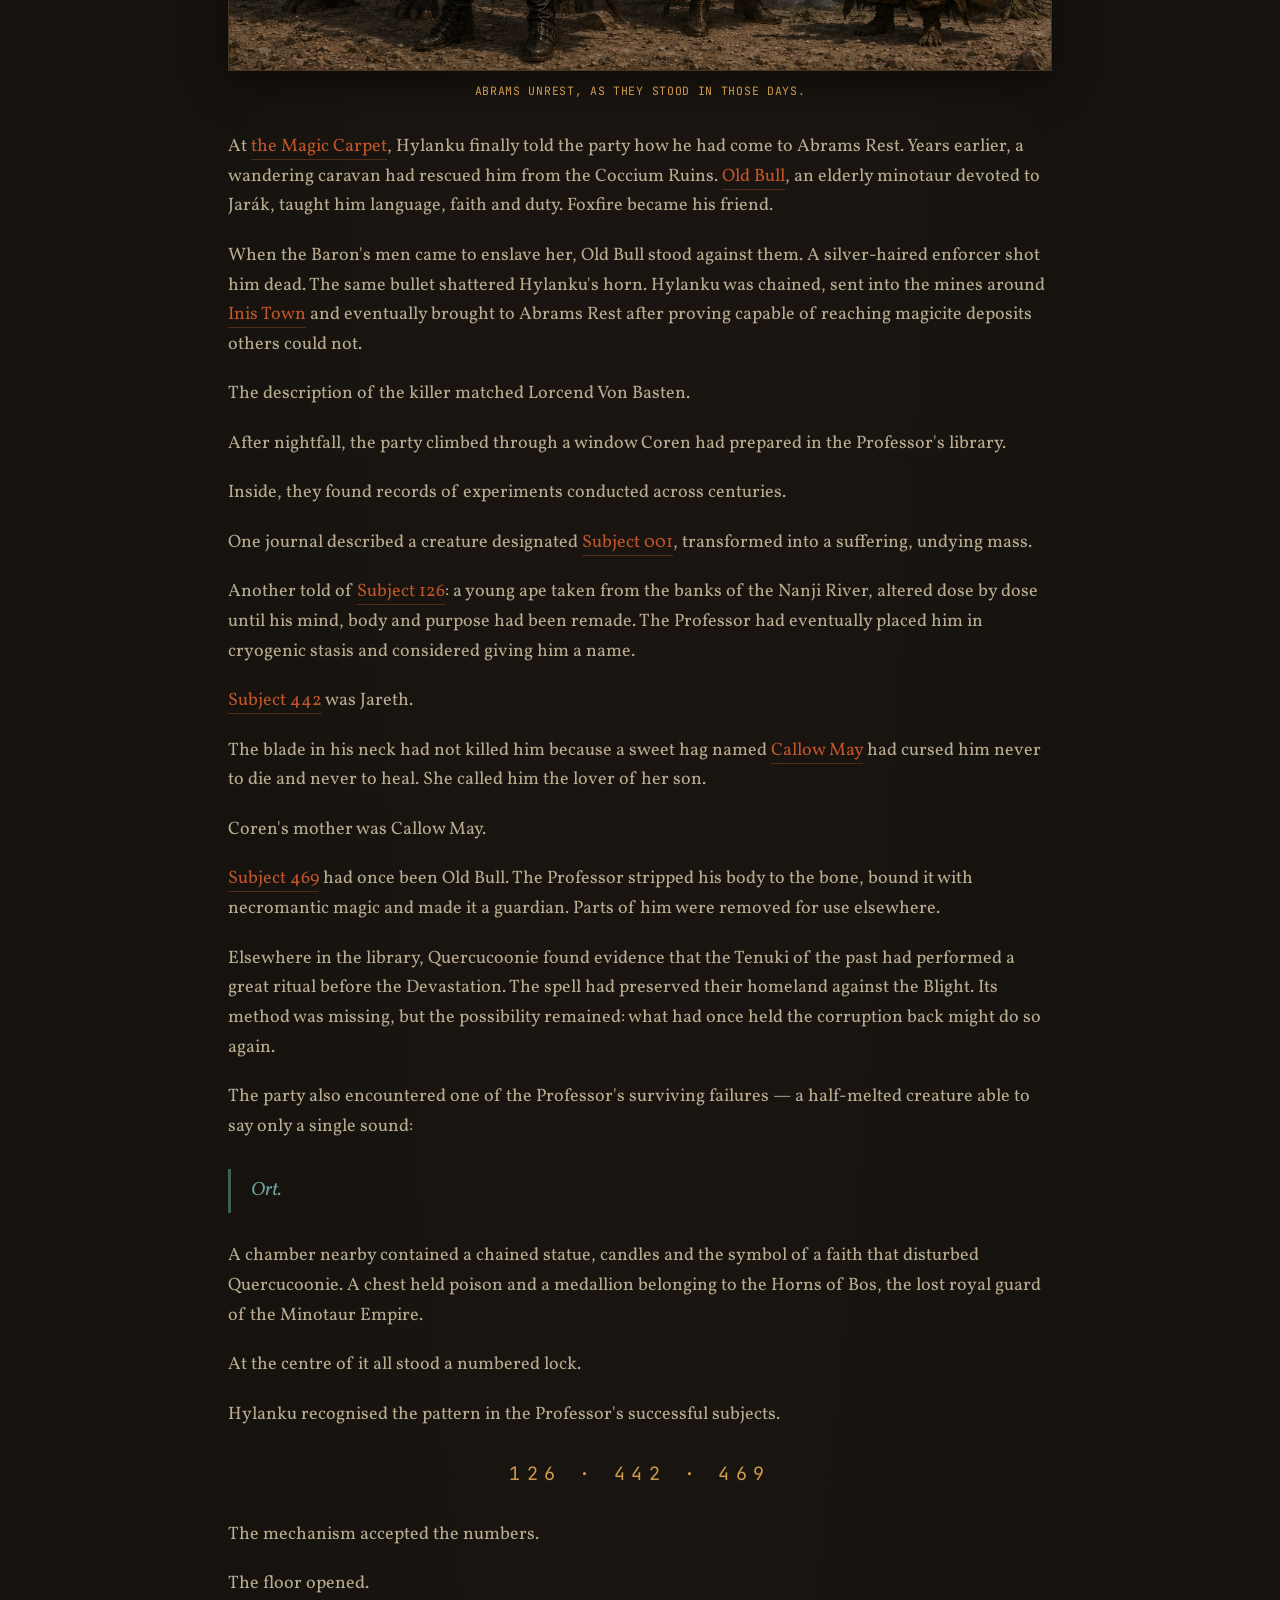
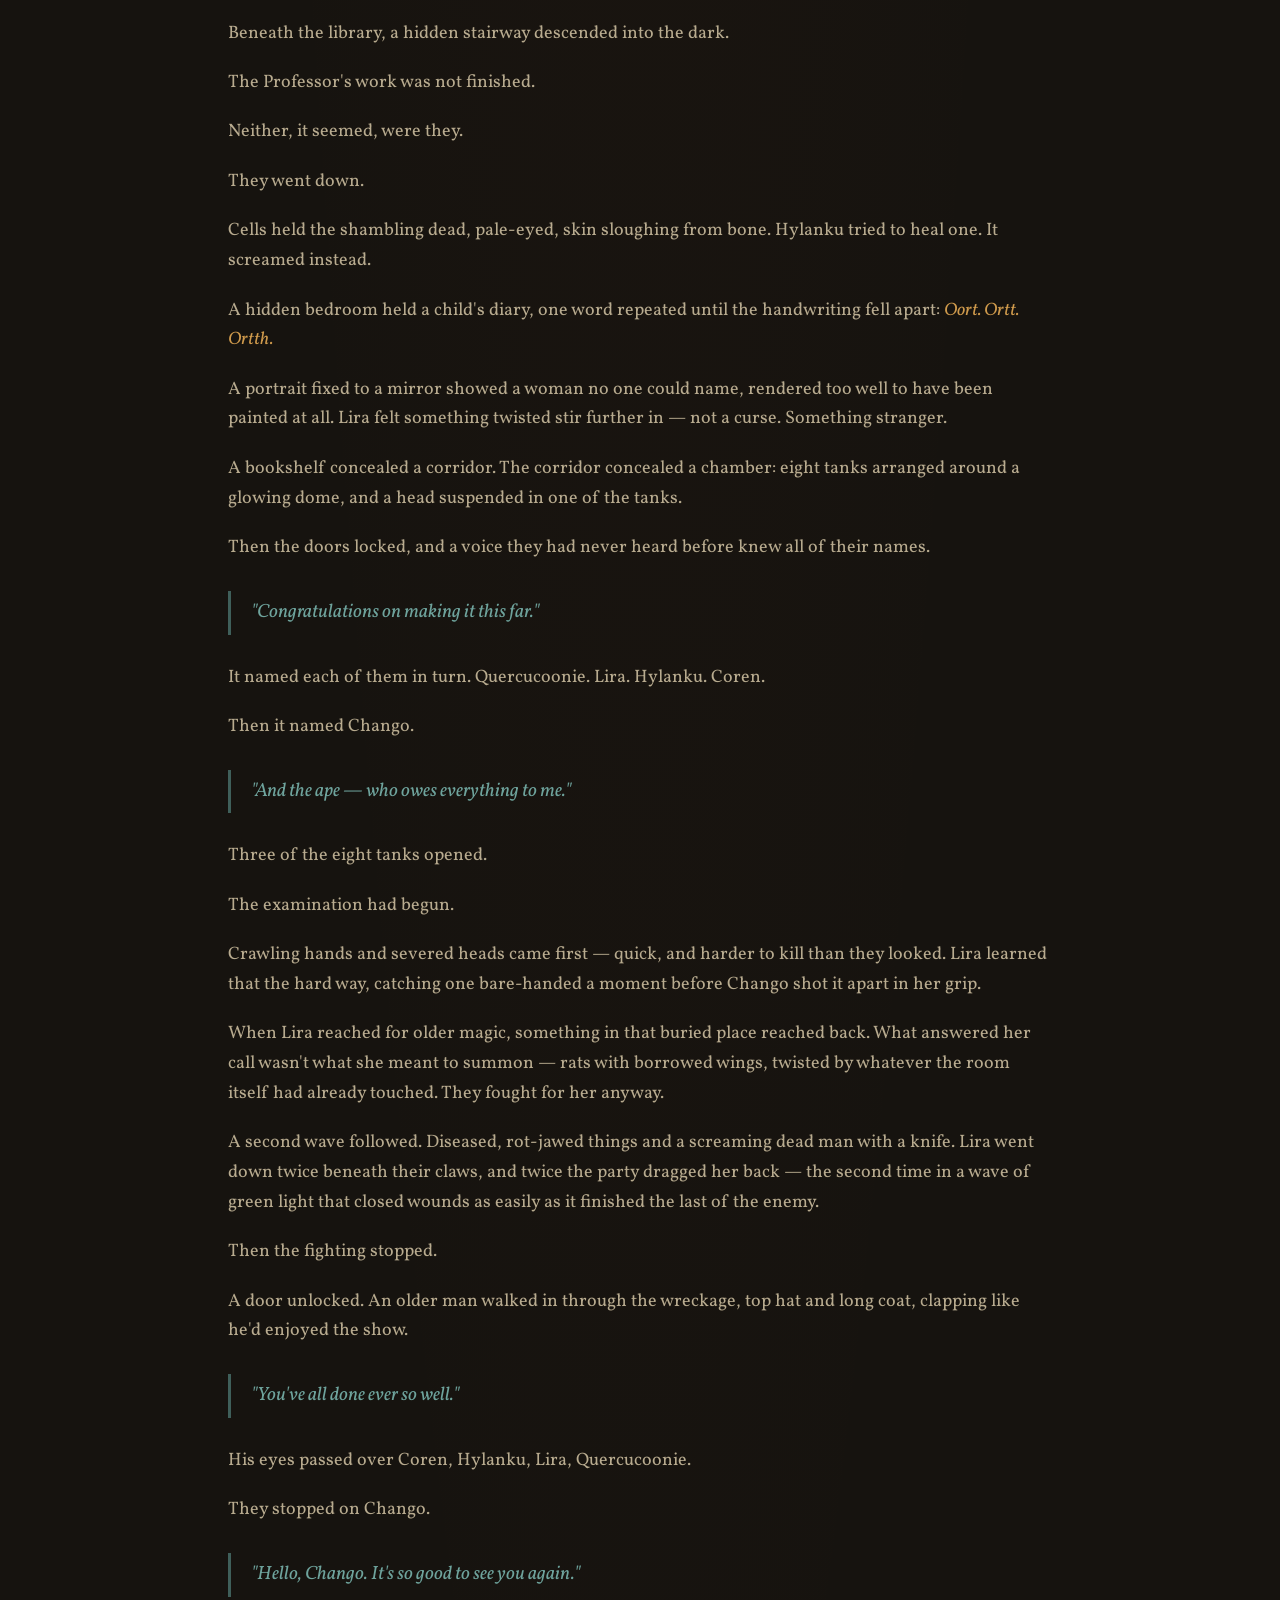
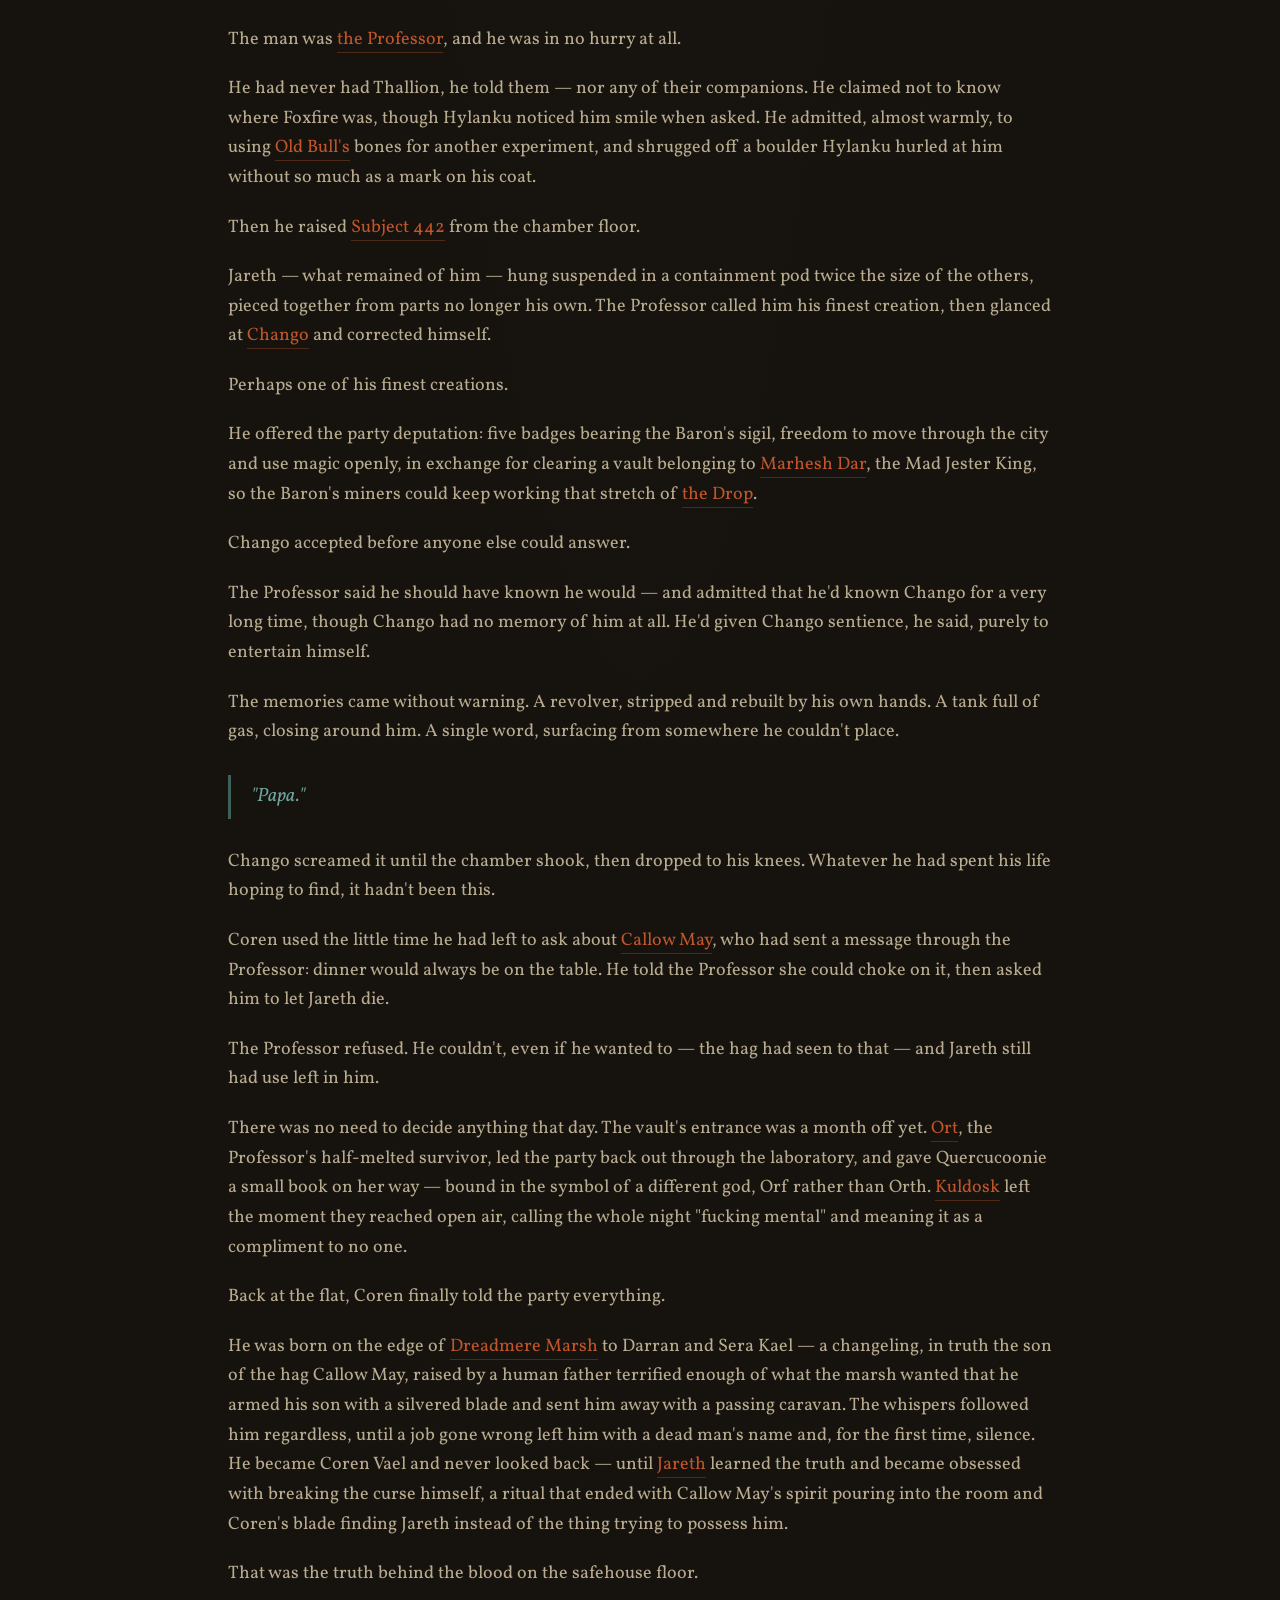
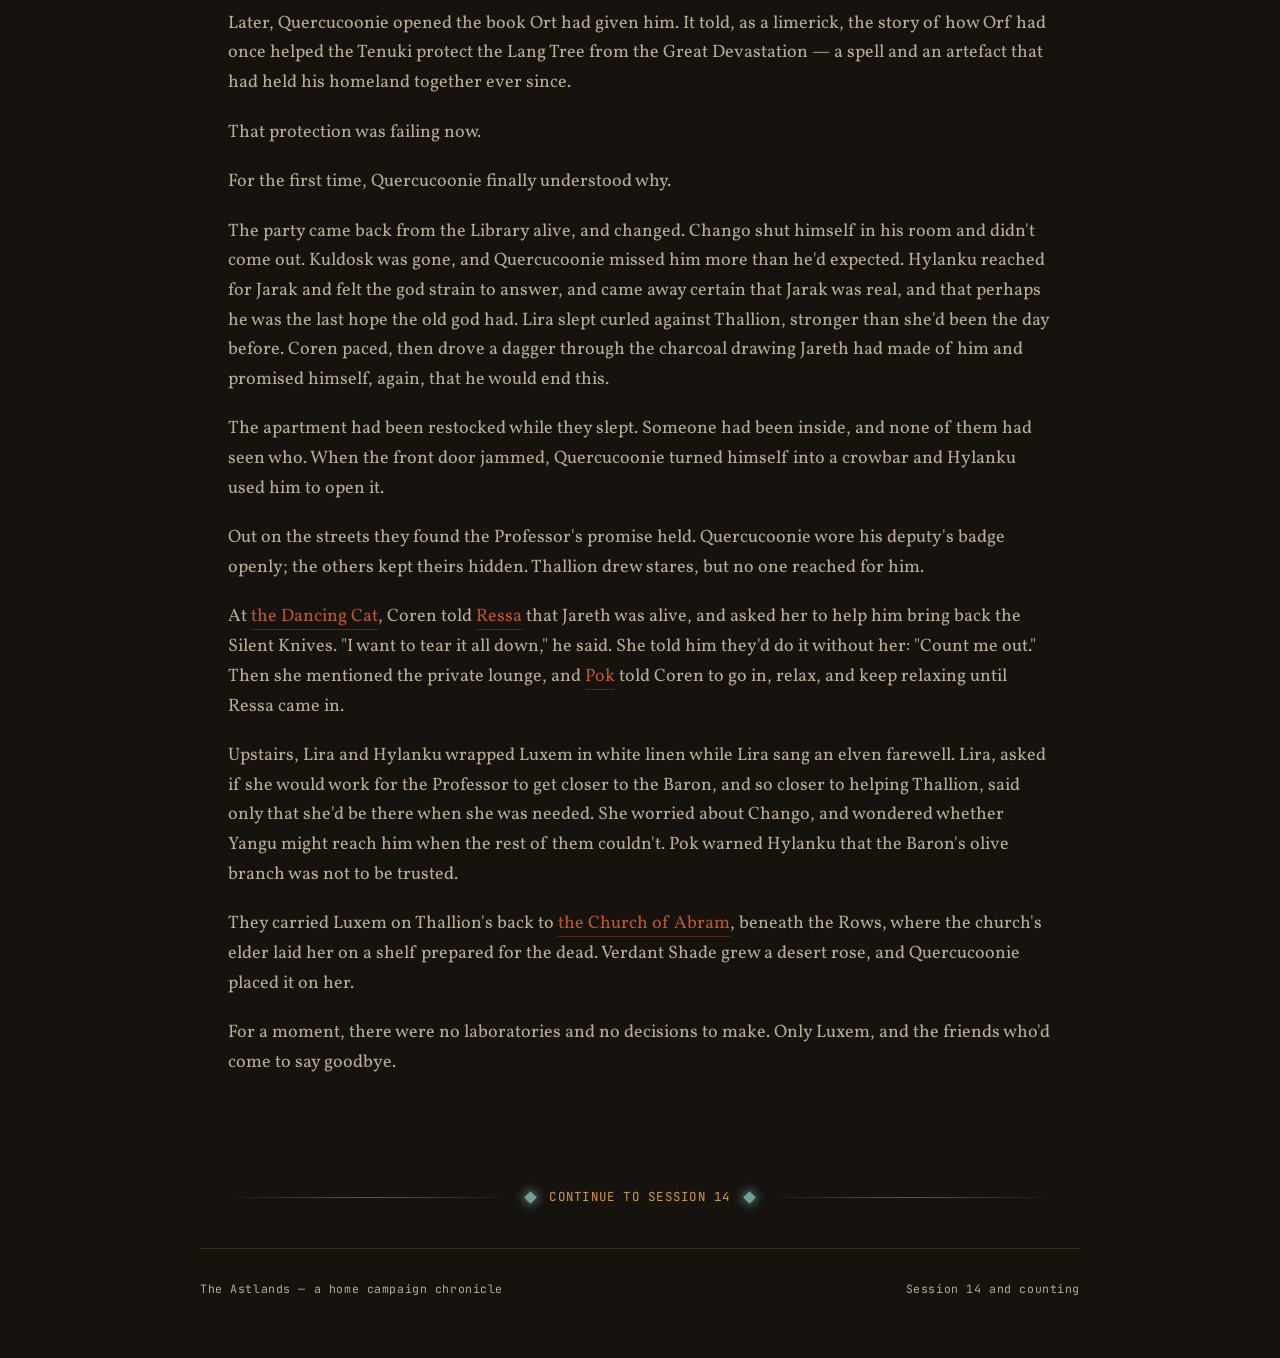
==== commit d04bb21a: "Add files via upload" ====
--- a/index.html
+++ b/index.html
@@ -183,7 +183,7 @@
 
     <p><a href="lore.html#subject-442">Subject 442</a> was Jareth.</p>
 
-    <p>The blade in his neck had not killed him because a green hag named <a href="npcs.html#npc-callow-may">Callow May</a> had cursed him never to die and never to heal. She called him the lover of her son.</p>
+    <p>The blade in his neck had not killed him because a sweet hag named <a href="npcs.html#npc-callow-may">Callow May</a> had cursed him never to die and never to heal. She called him the lover of her son.</p>
 
     <p>Coren's mother was Callow May.</p>
 
@@ -295,15 +295,29 @@
 
     <p>For the first time, Quercucoonie finally understood why.</p>
 
+    <p>The party came back from the Library alive, and changed. Chango shut himself in his room and didn't come out. Kuldosk was gone, and Quercucoonie missed him more than he'd expected. Hylanku reached for Jarak and felt the god strain to answer, and came away certain that Jarak was real, and that perhaps he was the last hope the old god had. Lira slept curled against Thallion, stronger than she'd been the day before. Coren paced, then drove a dagger through the charcoal drawing Jareth had made of him and promised himself, again, that he would end this.</p>
+
+    <p>The apartment had been restocked while they slept. Someone had been inside, and none of them had seen who. When the front door jammed, Quercucoonie turned himself into a crowbar and Hylanku used him to open it.</p>
+
+    <p>Out on the streets they found the Professor's promise held. Quercucoonie wore his deputy's badge openly; the others kept theirs hidden. Thallion drew stares, but no one reached for him.</p>
+
+    <p>At <a href="world.html#loc-dancing-cat">the Dancing Cat</a>, Coren told <a href="npcs.html#npc-ressa">Ressa</a> that Jareth was alive, and asked her to help him bring back the Silent Knives. "I want to tear it all down," he said. She told him they'd do it without her: "Count me out." Then she mentioned the private lounge, and <a href="npcs.html#npc-pok">Pok</a> told Coren to go in, relax, and keep relaxing until Ressa came in.</p>
+
+    <p>Upstairs, Lira and Hylanku wrapped Luxem in white linen while Lira sang an elven farewell. Lira, asked if she would work for the Professor to get closer to the Baron, and so closer to helping Thallion, said only that she'd be there when she was needed. She worried about Chango, and wondered whether Yangu might reach him when the rest of them couldn't. Pok warned Hylanku that the Baron's olive branch was not to be trusted.</p>
+
+    <p>They carried Luxem on Thallion's back to <a href="world.html#loc-church-of-abram">the Church of Abram</a>, beneath the Rows, where the church's elder laid her on a shelf prepared for the dead. Verdant Shade grew a desert rose, and Quercucoonie placed it on her.</p>
+
+    <p>For a moment, there were no laboratories and no decisions to make. Only Luxem, and the friends who'd come to say goodbye.</p>
+
   </section>
 
-  <div class="divider"><div class="gem"></div><a href="sessions.html#session-13" style="color:var(--brass); font-family:var(--font-mono); font-size:0.78rem; letter-spacing:0.1em; text-transform:uppercase; text-decoration:none;">Continue to Session 13</a><div class="gem"></div></div>
+  <div class="divider"><div class="gem"></div><a href="sessions.html#session-14" style="color:var(--brass); font-family:var(--font-mono); font-size:0.78rem; letter-spacing:0.1em; text-transform:uppercase; text-decoration:none;">Continue to Session 14</a><div class="gem"></div></div>
 
 </main>
 
 <footer class="site-footer wrap">
   <span>The Astlands — a home campaign chronicle</span>
-  <span>Session 13 and counting</span>
+  <span>Session 14 and counting</span>
 </footer>
 
 <a href="#page-top" class="back-to-top" aria-label="Back to top">&#8593; TOP</a>
